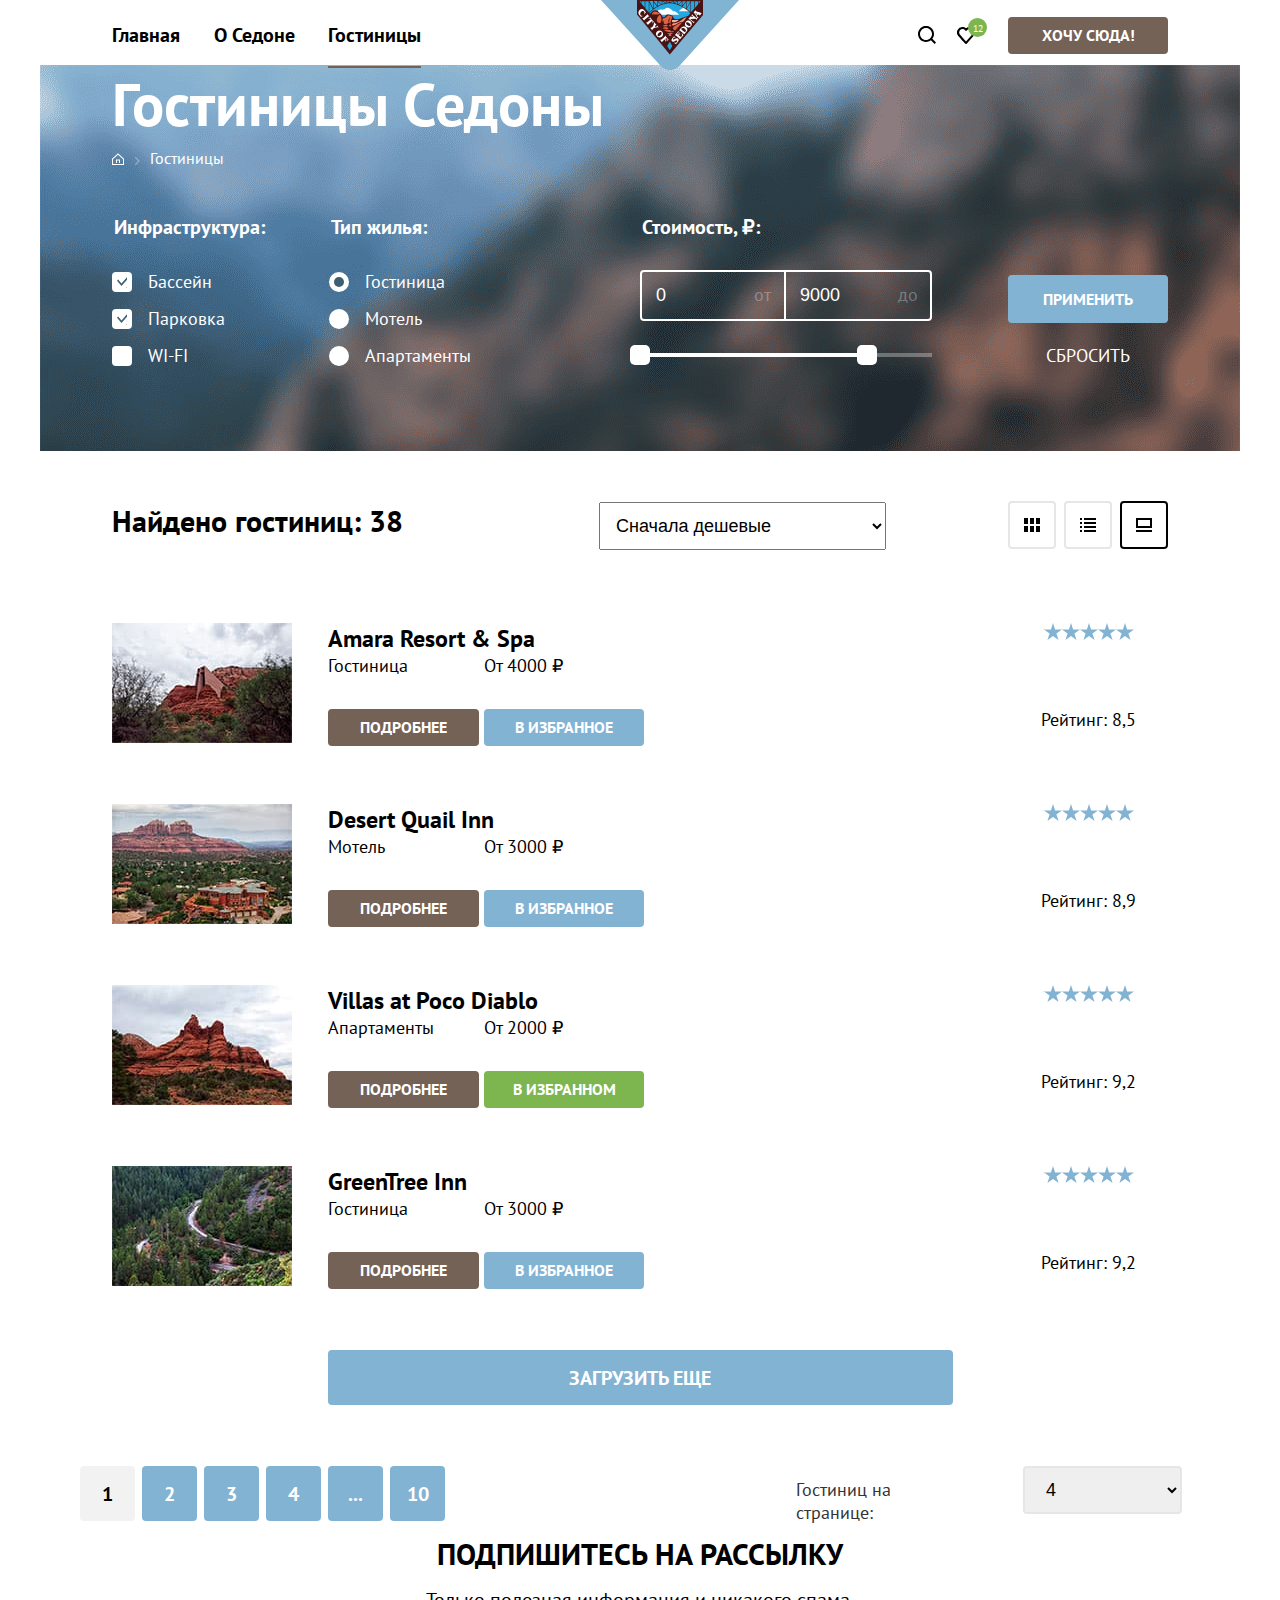
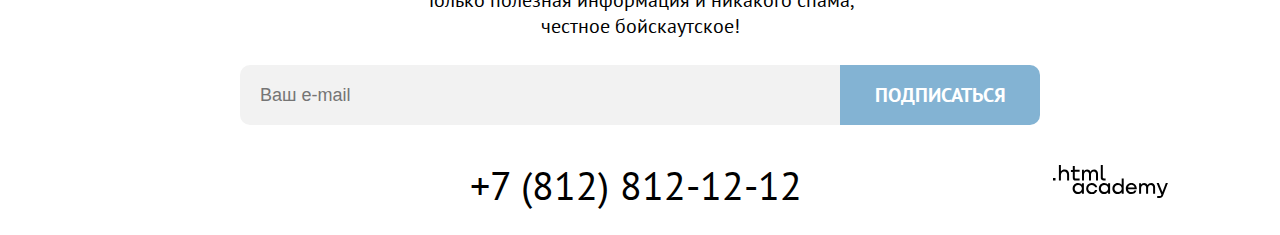
==== catalog.html @ 0dbdfa27 "Декоративные элементы" ====
<!DOCTYPE html>
<html lang="ru">
  <head>
    <meta charset="utf-8">
    <title>HTML Academy: Седона</title>
    <link rel="stylesheet" href="styles/styles.css">
  </head>
  <body>
    <header class="page-header">
      <nav class="navigation">
        <ul class="navigation-list">
          <li class="navigation-item">
            <a class="page page-main" href="index.html">Главная</a>
          </li>
          <li class="navigation-item">
            <a class="page page-about" href="about.html">О Седоне</a>
          </li>
          <li class="navigation-item">
            <a class="page page-hotels page-current" href="hotels.html">Гостиницы</a>
          </li>
        </ul>
        <a class="navigation-logo" href="index.html">
          <img class="page-navigation-logo" src="img/navigation-logo.svg" width="138" height="70" alt="Логотип «СЕДОНА»">
        </a>
        <ul class="navigation-user">
          <li class="navigation-item">
            <a class="navigation-link navigation-search" href="#">
              <svg class="navigation-icon navigation-icon-search" aria-hidden="true" focusable="false" width="18" height="18" fill="none" xmlns="http://www.w3.org/2000/svg">
                <path d="m18 16.5-3.7-3.7c1-1.3 1.7-3 1.7-4.9 0-4.4-3.6-8-8-8S0 3.6 0 8c0 4.4 3.6 8 8 8 1.8 0 3.5-.6 4.9-1.7l3.7 3.7 1.4-1.5ZM8 14c-3.3 0-6-2.7-6-6s2.7-6 6-6 6 2.7 6 6-2.7 6-6 6Z" fill="#000"/>
              </svg>
              <span class="visually-hidden">
                Поиск
              </span>
            </a>
          </li>
          <li class="navigation-item ">
            <a class="navigation-link navigation-favourites" href="#">
              <svg class="navigation-icon navigation-icon-favourites" width="18" height="17" fill="none" xmlns="http://www.w3.org/2000/svg">
                <path d="M8.9 17a.9.9 0 0 1-.8-.4c-5.4-6.1-6.7-7.5-7-7.9A5.4 5.4 0 0 1 5.5 0C6.8 0 8 .5 9 1.3a5.46 5.46 0 0 1 9 4.1c0 1.3-.5 2.5-1.3 3.4l-7 7.9c-.2.2-.4.3-.8.3Zm-6-9.5c.3.4 3.5 4 6.1 6.9l6.2-7c.5-.5.7-1.2.7-2 0-1.8-1.5-3.3-3.3-3.3-1 0-2 .5-2.7 1.3-.3.3-.6.4-.9.4-.3 0-.6-.2-.8-.4-.7-.8-1.7-1.3-2.7-1.3-1.8 0-3.3 1.5-3.3 3.3-.1.9.3 1.6.7 2.1-.1 0-.1 0 0 0Z" fill="#000"/>
              </svg>
              <span class="visually-hidden">
                Избранное
              </span>
            </a>
          </li>
          <li class="navigation-item">
            <button class="button navigation-button" type="button">Хочу сюда!</button>
          </li>
        </ul>
      </nav>
    </header>
    <main class="main-container main-catalog">
      <div class="page-container">
        <div class="catalog-wrap">
          <h1 class="catalog-title"> Гостиницы Седоны</h1>
          <ul class="breadcrumbs">
            <li class="breadcrumbs-item">
              <a class="breadcrumbs-link link-index" href="index.html">

                <p class="visually-hidden">Главная</p>
              </a>
            </li>
            <li class="breadcrumbs-item">
              <a class="breadcrumbs-link">Гостиницы</a>
            </li>
          </ul>
          <section class="catalog-products">
            <h2 class="visually-hidden">Фильтры поиска гостиниц</h2>
            <form class="catalog-filter" action="https://echo.htmlacademy.ru/" method="get">
              <div class="filter-group-infrastructure">
                <fieldset class="catalog-filter-group">
                  <legend class="catalog-filter-title">Инфраструктура:</legend>
                  <ul class="catalog-filter-list">
                    <li class="catalog-filter-item">
                      <label class="control">
                        <input class="visually-hidden control-input" type="checkbox" name="infrastructure" value="pool" checked>
                        <span class="control-square"></span>
                        <span class="control-label"> Бассейн </span>
                      </label>
                    </li>
                    <li class="catalog-filter-item">
                      <label class="control">
                        <input class="visually-hidden control-input" type="checkbox" name="infrastructure" value="parking" checked>
                        <span class="control-square"></span>
                        <span class="control-label"> Парковка </span>
                      </label>
                    </li>
                    <li class="catalog-filter-item">
                      <label class="control">
                        <input class="visually-hidden control-input" type="checkbox" name="infrastructure" value="WI-FI">
                        <span class="control-square"></span>
                        <span class="control-label"> WI-FI </span>
                      </label>
                    </li>
                  </ul>
                </fieldset>
              </div>
              <div class="filter-group-type">
                <fieldset class="catalog-filter-group">
                  <legend class="catalog-filter-title">Тип жилья:</legend>
                  <ul class="catalog-filter-list">
                    <li class="catalog-filter-item">
                      <label class="control">
                        <input class="visually-hidden control-input" type="radio" name="product-group" value="hotel" checked>
                          <span class="control-circle"></span>
                          <span class="control-label"> Гостиница </span>
                      </label>
                    </li>
                    <li class="catalog-filter-item">
                      <label class="control">
                        <input class="visually-hidden control-input" type="radio" name="product-group" value="motel">
                        <span class="control-circle"></span>
                        <span class="control-label"> Мотель </span>
                      </label>
                    </li>
                    <li class="catalog-filter-item">
                      <label class="control">
                        <input class="visually-hidden control-input" type="radio" name="product-group" value="Apartments">
                        <span class="control-circle"></span>
                        <span class="control-label"> Апартаменты </span>
                      </label>
                    </li>
                  </ul>
                </fieldset>
              </div>
              <div class="filter-group-toggle">
                <fieldset class="catalog-filter-group">
                  <legend class="catalog-filter-title">Стоимость, ₽:</legend>
                  <div class="catalog-filter-wrapper">
                    <label class="catalog-filter-label">
                      <input class="catalog-filter-input" type="number" name="min-price" placeholder="0">
                      <span class="catalog-filter-span">от</span>
                    </label>
                    <label class="catalog-filter-label">
                      <input class="catalog-filter-input" type="number" name="min-price" placeholder="9000">
                      <span class="catalog-filter-span">до</span>
                    </label>
                  </div>
                  <div class="range">
                    <div class="range-wrapper">
                      <button class="range-toggle toggle-min" type="button">
                        <span class="visually-hidden">Изменить минимальную цену.</span>
                      </button>
                      <button class="range-toggle toggle-max" type="button">
                        <span class="visually-hidden">Изменить максимальную цену.</span>
                      </button>
                    </div>
                  </div>
                </fieldset>
              </div>

              <div class="button-container">
                <button class="button button-apply" type="submit">Применить</button>
                <button class="button button-reset" type="reset">Сбросить</button>
              </div>
            </form>
          </section>
        </div>
        <div class="sorting-wrap">
          <form class="sorting">
            <label class="sorting-result" for="sorting">Найдено гостиниц: 38</label>
            <select class="select-control" id="sorting" name="sorting">
              <option value="low">Сначала дешевые</option>
              <option value="expensive">Сначала дорогие</option>
            </select>
          </form>
          <div class="sorting-button">
            <a href="#" class="button button-icons">
              <span class="visually-hidden">Показать значки</span>
            </a>
            <a href="#" class="button button-list">
              <span class="visually-hidden">Показать список</span>
            </a>
            <a class="button button-cards" href="#">
              <span class="visually-hidden">Показать карточки</span>
            </a>
          </div>
        </div>
        <section  class="hotels-wrap">
          <ul class="hotels">
            <li class="hotel">
              <img class="hotel-img" src="img/amararesortspa.jpg" width="180" height="120" alt="Amara Resort & Spa">
              <div class="hotel-description">
                <h3 class="hotel-title">Amara Resort & Spa</h3>
                <div class="type-price">
                  <p class="hotel-type"> Гостиница </p>
                  <p class="hotel-price"> От 4000 ₽ </p>
                </div>
              <a class="button button-detailed">Подробнее</a>
              <button class="button button-favourites" type="submit">В избранное</button> <!--нужно наверное тип баттон?-->
              </div>
              <div class="rating">
                <p class="hotel-star star-four"></p>
                <p class="hotel-rating">Рейтинг: 8,5</p>
              </div>
            </li>
            <li class="hotel">
              <img class="hotel-img" src="img/desertquailInn.jpg" width="180" height="120" alt="Desert Quail Inn">
              <div class="hotel-description">
                <h3 class="hotel-title">Desert Quail Inn</h3>
                <div class="type-price">
                  <p class="hotel-type"> Мотель </p>
                  <p class="hotel-price"> От 3000 ₽ </p>
                </div>
                <a class="button button-detailed">Подробнее</a>
                <button class="button button-favourites" type="submit">В избранное</button> <!--нужно наверное тип баттон?-->
              </div>
              <div class="rating">
                <p class="hotel-star star-three"></p>
                <p class="hotel-rating">Рейтинг: 8,9</p>
              </div>
            </li>
            <li class="hotel">
              <img class="hotel-img" src="img/villasatpocodiablo.jpg" width="180" height="120" alt="Villas at Poco Diablo">
              <div class="hotel-description">
                <h3 class="hotel-title">Villas at Poco Diablo</h3>
                <div class="type-price">
                  <p class="hotel-type"> Апартаменты </p>
                  <p class="hotel-price"> От 2000 ₽ </p>
                </div>
                <a class="button button-detailed">Подробнее</a>
                <button class="button button-favourites button-favourites-current" type="submit">В избранном</button> <!--нужно наверное тип баттон?-->
              </div>
              <div class="rating">
                <p class="hotel-star star-two"></p>
                <p class="hotel-rating">Рейтинг: 9,2</p>
              </div>
            </li>
            <li class="hotel">
              <img class="hotel-img" src="img/greentreeInn.jpg" width="180" height="120" alt="GreenTree Inn">
              <div class="hotel-description">
                <h3 class="hotel-title">GreenTree Inn</h3>
                <div class="type-price">
                  <p class="hotel-type"> Гостиница </p>
                  <p class="hotel-price"> От 3000 ₽ </p>
                </div>
                <a class="button button-detailed">Подробнее</a>
                <button class="button button-favourites" type="submit">В избранное</button> <!--нужно наверное тип баттон?-->
              </div>
              <div class="rating">
                <p class="hotel-star star-two"></p>
                <p class="hotel-rating">Рейтинг: 9,2</p>
              </div>
            </li>
          </ul>
          <button class="button button-upload" type="button">Загрузить еще</button>
        </section>
        <section class="pagination-wrap">
          <ul class="pagination">
            <li class="pagination-item">
              <a class="pagination-link pagination-current">1</a>
            </li>
            <li class="pagination-item">
              <a class="pagination-link" href="#">2</a>
            </li>
            <li class="pagination-item">
              <a class="pagination-link" href="#">3</a>
            </li>
            <li class="pagination-item">
              <a class="pagination-link" href="#">4</a>
            <li class="pagination-item">
              <a class="pagination-link" href="#">...</a>
            </li>
            </li>
            <li class="pagination-item">
              <a class="pagination-link" href="#">10</a>
            </li>
          </ul>
          <form class="hotelsonpage">
            <label class="hotelsonpage-result" for="hotelsonpage">Гостиниц на странице:</label>
            <select class="hotelsonpage-control" id="hotelsonpage" name="hotelsonpage">
              <option value="four">4</option>
              <option value="five">5</option>
              <option value="six">6</option>
            </select>
          </form>
        </section>
      </div>
    </main>
    <footer>
      <div class="index-footer-container">
        <section class="subscribe">
          <h2 class="subscribe-title">Подпишитесь на рассылку</h2>
          <p class="subscribe-description">Только полезная информация и никакого спама, <br> честное бойскаутское!</p>
          <form class="subscribe-form" action="https://echo.htmlacademy.ru/" method="post">
              <input class="subscribe-field" type="text" id="subscribe-mail" name="subscribe-mail" placeholder="Ваш e-mail">
              <button class="button button-subscribe" type="button">Подписаться</button>
          </form>
        </section>
        <section class="footer-contacts">
          <h2 class="visually-hidden">Давайте дружить</h2>
          <div class="footer-contacts-container">
            <ul class="social-list">
              <li class="social-item">
                <a class="button-social button-tw" href="https://twitter.com/htmlacademy_ru">
                  <span class="visually-hidden">Твиттер</span>
                </a>
              </li>
              <li class="social-item">
                <a class="button-social button-fb" href="https://www.facebook.com/htmlacademy">
                  <span class="visually-hidden">Фэйсбук</span>
                </a>
              </li>
              <li class="social-item">
                <a class="button-social button-yt" href="https://www.youtube.com/c/HTMLAcademyRUS">
                  <span class="visually-hidden">Ютуб</span>
                </a>
              </li>
            </ul>
            <a class="contacts-phone" href="tel:+781258121212">+7 (812) 812-12-12</a>
            <a class="htmlacademy-link" href="https://htmlacademy.ru/">
              <svg svg class="htmlacademy-link-icon" aria-hidden="true" focusable="false" width="115" height="33" fill="none" xmlns="http://www.w3.org/2000/svg">
                <path d="M0 12.9v2.6h2.5v-2.6H0ZM11.6 4.5c-1.6 0-2.8.7-3.6 1.7h-.1V0h-2v15.5h2v-5.3c0-2.1 1.3-3.6 3.3-3.6 1.8 0 2.9 1.4 2.9 3.2v5.7h2V9.4c.1-3-1.8-4.9-4.5-4.9ZM26.6 4.8h-4.8V1.1h-2v3.8h-1.9v2h1.9v6c0 1.7 1 2.7 2.7 2.7h4.1v-2h-3.7c-.7 0-1.1-.4-1.1-1.1V6.8h4.8v-2ZM41.1 4.6c-1.6 0-2.9.8-3.5 2.1h-.1c-.6-1.2-1.8-2.1-3.4-2.1-1.4 0-2.5.8-3.1 1.8h-.1V4.8H29v10.6h2V10c0-2 1-3.5 2.6-3.5 1.5 0 2.4 1 2.4 2.6v6.3h2V9.8c0-2.4 1.4-3.3 2.6-3.3 1.5 0 2.4 1 2.4 2.6v6.3h2V8.9c.1-2.5-1.4-4.3-3.9-4.3ZM47.8 12.7c0 1.7 1 2.7 2.8 2.7h2v-2h-1.7c-.7 0-1.1-.4-1.1-1.1V0h-2v12.7ZM28.9 19.7c-.9-1.1-2.2-1.8-3.9-1.8-3.1 0-5.4 2.3-5.4 5.6s2.3 5.6 5.4 5.6c1.8 0 3-.8 3.8-1.9h.1v1.6h2V18.2h-2v1.5Zm-3.6 7.4c-2.2 0-3.6-1.6-3.6-3.6s1.4-3.6 3.6-3.6 3.6 1.6 3.6 3.6c0 1.9-1.4 3.6-3.6 3.6ZM44.2 22c-.5-2.4-2.6-4.1-5.4-4.1a5.4 5.4 0 0 0-5.6 5.6c0 3.1 2.2 5.6 5.6 5.6 2.8 0 4.9-1.8 5.4-4.2h-2.1a3.4 3.4 0 0 1-3.3 2.3c-2.2 0-3.6-1.6-3.6-3.6s1.4-3.6 3.6-3.6c1.6 0 2.8 1 3.3 2.2h2.1V22ZM55.1 19.7c-.9-1.1-2.2-1.8-3.9-1.8-3.1 0-5.4 2.3-5.4 5.6s2.3 5.6 5.4 5.6c1.8 0 3-.8 3.8-1.9h.1v1.6h2V18.2h-2v1.5Zm-3.6 7.4c-2.2 0-3.6-1.6-3.6-3.6s1.4-3.6 3.6-3.6 3.6 1.6 3.6 3.6c0 1.9-1.5 3.6-3.6 3.6ZM68.7 19.8c-.9-1.1-2.2-1.9-3.9-1.9-3.1 0-5.4 2.3-5.4 5.6s2.2 5.6 5.4 5.6c1.7 0 3-.8 3.8-1.8h.1v1.5h2V13.4h-2v6.4Zm-3.6 7.3c-2.2 0-3.6-1.6-3.6-3.6s1.4-3.6 3.6-3.6 3.6 1.6 3.6 3.6c-.1 2-1.5 3.6-3.6 3.6ZM78.3 17.9c-3.3 0-5.5 2.5-5.5 5.6 0 3 2.1 5.6 5.5 5.6 2.5 0 4.5-1.3 5.2-3.6h-2.1c-.5 1-1.6 1.6-3 1.6-1.9 0-3.3-1.3-3.4-2.9h8.8c.2-3.6-2-6.3-5.5-6.3Zm0 1.9c1.7 0 3 1 3.3 2.6h-6.5c.3-1.5 1.5-2.6 3.2-2.6ZM98.2 17.9c-1.6 0-2.9.8-3.6 2h-.1c-.6-1.2-1.8-2-3.4-2-1.4 0-2.5.7-3.1 1.8v-1.5h-1.9v10.6h2v-5.4c0-2 1-3.4 2.6-3.5 1.5 0 2.4 1 2.4 2.6v6.3h2v-5.6c0-2.4 1.4-3.3 2.6-3.3 1.5 0 2.4 1 2.4 2.6v6.3h2v-6.5c.1-2.6-1.4-4.4-3.9-4.4ZM109.4 27l-3.6-8.9h-2.2l4.8 11.6c-.3.9-.7 1.2-1.7 1.2h-2.5v2h2.5c1.8 0 2.8-.8 3.5-2.6l4.7-12.2h-2.1l-3.4 8.9Z" fill="#000"/>
              </svg>
              <span class="visually-hidden">
                .html academy
              </span>
            </a>
          </div>
        </section>
      </div>
    </footer>
  </body>
</html>
---- styles/styles.css ----
@font-face {
  font-family: "PT Sans";
  font-style: normal;
  font-weight: 400;
  src: url("../fonts/ptsans-400.woff2") format("woff2");
  font-display: swap;
}

@font-face {
  font-family: "PT Sans";
  font-style: normal;
  font-weight: 700;
  src: url("../fonts/ptsans-700.woff2") format("woff2");
  font-display: swap;
}

html {
  height: 100%;
}

body {

  display: flex;
  flex-direction: column;
  min-height: 100%;
  font-family: "PT Sans", sans-serif;
  font-size: 18px;
  line-height: 21px;
  color: #333333;
  background-color: #FFFFFF;
  margin: 0;
}

a {
  text-decoration: none;
}

.button {
  display: inline-block;
  box-sizing: border-box;
  font-family: inherit;
  font-size: 16px;
  line-height: 21px;
  font-weight: 700;
  text-align: center;
  color: #FFFFFF;
  background-color: #756257;
  text-decoration: none;
  text-transform: uppercase;
  border: none;
  cursor: pointer;
  border-radius: 4px;
}

.visually-hidden {
  position: absolute;
  width: 1px;
  height: 1px;
  margin: -1px;
  padding: 0;
  border: 0;
  clip: rect(0 0 0 0);
  overflow: hidden;
}

.page-header {
  width: 1200px;
  color: #000000;
  background: #FFFFFF;
  margin: 0 auto;  /*Почему оно нужно? Что-то сломало и теперь без этого не центрует.*/}



.navigation {
  display: flex;
  justify-content: space-between;
  align-items: center;
  width: 1056px;
  margin: 0 auto;
}


.navigation-list {
  display: flex;
  justify-content: space-between;
  align-items: center;
  flex-wrap: wrap;
  margin: 19px 0 20px 0;
  padding: 0;
  width: 309px;
  list-style-type: none;
}

.navigation-logo {
  z-index: 2;
}

.page-navigation-logo {
  display: block;
}

.navigation-user {
  display: flex;
  list-style-type: none;
  align-items: center;
  margin: 14px 0;
  padding: 0;
  width: 250px;
}

.navigation-item {
  position: relative;
  margin: 0;
  padding: 0;
}

.page-current::after {
  position: absolute;
  right: 0px;
  bottom: -20px;
  left: 0px;
  height: 2px;
  background-color: #756257;
  content: "";
}

.navigation-link{
  position: relative;
  display: block;
  margin: 0;
  padding: 0;
}




.page {
  display: block;
  font-family: "PT Sans", sans-serif;
  font-size: 20px;
  line-height: 26px;
  font-weight: 700;
  text-align: center;
  color: #000000;  /*  Не понимаю зачем это, если в page-header есть это */
  background-color: #FFFFFF;
  text-decoration: none;
}

.page:hover {
  color: #756257;
}

.page:focus {   /*Не понятно!!!*/
  outline: 3px solid #83B3D3;
  box-sizing: border-box;
  border-radius: 10px;
}

.page:active {
  opacity: 0.3;
  border: none; /*Иначе появляется бордер*/
}


.navigation-user .navigation-link {
  min-width: 18px;
  min-height: 18px;
}

.navigation-icon:hover {
  fill: #756257;
}

.navigation-link:focus {  /*  ФИГНЯ!!  */

  border: 3px solid #83B3D3;
  box-sizing: border-box;
  padding: 10px;
  outline-color: #83B3D3;
  border-radius: 10px;
}

.navigation-link:active {
  opacity: 0.3;
  border: none; /*Иначе появляется бордер*/
}


.navigation-search {
  margin-right: 21px;
}

.navigation-favourites {
  margin-right: 33px;
}

.navigation-icon {
  position: absolute;
  top: 0;
  right: 0;
  bottom: 0;
  left: 0;
  margin: auto;
  fill: #000000;

}

.navigation-favourites::after {
  position: absolute;
  content:  '12';
  /*display: block;*/
  width: 19px;
  height: 19px;
  top: -8px;
  right: -12px;
  background: #7DB54F;
  border-radius: 50%;
  font-size: 10px;
  color: #ffffff;
  text-align: center;
  }

.navigation-button {
  min-width: 160px;
  min-height: 37px;
  padding: 0;
  border-radius: 4px;
  /*margin-left: auto; почему это не работает??*/
}


/*ПОПОВЕР*/
.popover {
  position: absolute;
  top: 36px;
  right: -160px;
  z-index: 1;
  box-sizing: border-box;
  width: 400px;
  color: #000000;
  background-color: #FFFFFF;
  border: 1px solid #E6E6E6;
  min-height: 230px;
  box-shadow: 0px 25px 50px rgba(0, 0, 0, 0.15);
  border-radius: 20px;

}

.popover-close {
  display: none;
}

.popover-content::after {
  content: '';
  position: absolute;
  width: 20px;
  height: 9px;
  top: -9px;
  left: 188px;
  background-image: url("../img/triangle.svg");
  background-color: #FFFFFF;


}




.cart-items-list {
  padding: 0;
  list-style-type: none;
}

.cart-item {
  display: grid;
  position: relative;
  grid-template-columns: 309px 16px;
  margin: 25px;
  column-gap: 25px;
  padding: 4px 0;
}



.cart-item-desert, .cart-item-villas {
  padding-left: 65px;
}



.cart-item-desert::before, .cart-item-villas::before {
  position: absolute;
  content: '';
  width: 48px;
  height: 48px;
  top: 0px;
  left: 0px;

  background-repeat: no-repeat;
  background-position: center;
  border-radius: 50%;
}

.cart-item-desert::before {
  background-image: url("../img/desert.jpg");
}

.cart-item:hover {
  opacity: 0.6;

}

.cart-item:focus {
  outline: 3px solid #83B3D3;
  box-sizing: border-box;
  width: 228px;
  border-radius: 10px;
}


.cart-item:active {
  opacity: 0.3;
}



.cart-item-villas::before {
  background-image: url("../img/villas.jpg");
}

.cart-item-title {
  margin: 0;

  font-size: 18px;
  line-height: 21px;  /* а высота блока почему то 20!*/
  font-weight: 700;
  color: #000000;

}

.cart-item-type {
  margin: 0;
  font-size: 16px;
  line-height: 21px;
  font-weight: 400;
  color: #333333;
}

.cart-item-button {
  width: 16px;
  height: 16px;
  background-color: #FFFFFF;
}

.basket {
  fill: #000000;
  opacity: 0.2;
}

.basket:hover {
  opacity: 1;
}

.basket:focus {  /*ЕРУНДА!!!*/
  outline: 3px solid #83B3D3;
  opacity: 1;
  border-radius: 10px;
  padding: 5px;
}

.basket:active {
  opacity: 0.1;
}




.cart-button-all {
  display: block;
  padding: 20px 0;
  border-radius: 0 0 20px 20px;
}

.cart-button-all:hover {
  background-color: #615048;
}

.cart-button-all:focus {
  outline: 3px solid #83B3D3;
}

.cart-button-all:active {
  background-color:#615048;
  color: rgba(255, 255, 255, 0.3);
}

.main-container {
  display: flex;
  flex-grow: 1; /* не понимаю зачем так и так работает*/
  margin-top: -5px; /*только прозрачность надо наверное? */
}

.main-index {
  color: #000000;
  background-color: #FFFFFF;
  background-size: 100% auto;
}

.page-container {
  width: 1200px;
  margin: 0 auto;
}

.index-logo {
  position: relative;
  color: #000000;
  background-color: #FFFFFF;
  text-align: center;
  margin: 0;
  padding: 0;
}

.index-img {
  display: block;
  margin-bottom: 63px;
}

.index-logo::after {    /*не понятно) почему относительно index-img не работает*/
  content: '';
  display: block;
  position: absolute;
  /*bottom: -63px;*/
  top: 428px;
  left: 0;
  height: 57px;
  width: 1200px;
  background-image: url("../img/index-logo-bottom.svg");
}



.logo-title {
  font-family: "PT Sans", sans-serif;
  font-size: 30px;
  line-height: 36px;
  text-transform: uppercase;
  font-weight: 700;  /*  Почему не работает? Потому что апперкейс есть? */
  padding: 3px 0;
  margin-bottom: 23px;
}

.logo-description {
  font-family: "PT Sans", sans-serif;
  font-size: 22px;
  line-height: 36px;
  margin: 0;
  margin-bottom: 79px;
}

/*Преимущества*/

.advantages {
  display: flex;
  flex-direction: column;
  color: #000000;
  background-color: #FFFFFF;
  text-align: center;

  padding: 0;
  margin: 0;
  list-style-type: none;

}

.advantages-one, .advantages-others-item {
  display: flex;
  margin: 0;
  padding-top: 98px;
  padding-bottom: 77px;
  flex-direction: column;
  width: 400px;

}

.advantages-one {
  background-color: rgba(131, 179, 211);
  color: #FFFFFF;
}

.advantages-others-item {
  background-color: rgba(131, 179, 211, 0.12);
  color: #000000;
}

.advantages-title, .cities-title {
  font-size: 24px;
  line-height: 28px;
  padding-bottom: 25px;
  margin: 0;
}

.advantages-number, .advantages-description, .cities-description {
  font-size: 18px;
  line-height: 21px;
  font-weight: 400;
  margin: 0;
}

.advantages-number {
  padding-bottom: 25px;
}


.advantages-item {
  display: flex;
  padding: 0;
  margin: 0;
  list-style-type: none;
}

.cities-list {
  display: flex;
  justify-content: space-between;
  padding: 0;
  margin: 0;
  list-style-type: none;
}



.cities-item {
  position: relative;
  width: 400px; /* Почему работает только с этим?*/
  margin: 0;
  padding-top: 184px;
  padding-bottom: 79px;
  background-color: rgba(131, 179, 211, 0.12);
  color: #000000;
}

.cities-item:nth-child(2), .advantages-others-item:nth-child(2) {
  background-color: #ffffff;
}

.cities-item::after {
  position: absolute;
  content: '';
  display: block;
  margin: 0 auto;
  background-repeat: no-repeat;
}

.cities-item-housing::after {
  top: 89px;
  left: 163px;
  height: 75px;
  width: 72px;
  background-image: url("../img/housing.svg");
}

.cities-item-food::after {
  top: 91px;
  left: 163px;
  height: 70px;
  width: 74px;
  background-image: url("../img/food.svg");
}

.cities-item-souvenirs::after {
  top: 85px;
  left: 168px;
  height: 76px;
  width: 70px;
  background-image: url("../img/souvenirs.svg");
}


.advantages-others {
  display: flex;
  padding: 0;
  margin: 0;
  list-style-type: none;
}



.cities-img {
  text-align: center;
  margin-bottom: 23px;
}

/*ЗАИНТЕРЕСОВАЛИСЬ*/

.search-hotels {
  color: #000000;
  background-color: #FFFFFF;
  text-align: center;
  margin: 91px 0;
}

.search-hotels-title {
  font-size: 30px;
  line-height: 36px;
  text-transform: uppercase;
  margin-top: 0;
  margin-bottom: 15px;
}

.search-hotels-description {
  font-size: 18px;
  line-height: 21px;
  margin-bottom: 73px;
}

.button-hotels {
  font-size: 20px;
  line-height: 36px;
  min-width: 575px;
  padding-top: 13px;
  padding-bottom: 17px;
  border-radius: 10px;
 }

.button-hotels:hover {
  background-color: #615048;
}

.button-hotels:focus {
  outline: 3px solid #83B3D3;
}

.button-hotels:active {
  background-color:#615048;
  color: rgba(255, 255, 255, 0.3);
}




/*ФУТЕР*/

.index-footer-container {
  width: 1200px;
  margin: 0 auto;
}

.subscribe {
  color: #000000;
  background-color: #FFFFFF;
  text-align: center;

}

.subscribe-index {
  color: #FFFFFF;
  background-color: #000000;
  background-image: url("../img/footer-background.png");
  background-size: 100% auto;
  background-repeat: no-repeat;
  text-align: center;
  text-decoration: none;
  margin: 0;
  padding: 94px 0;
}

.subscribe-title {
  font-size: 30px;
  line-height: 36px;
  text-transform: uppercase;
  margin: 0;
  padding-bottom: 15px;

}

.subscribe-description, .button-subscribe {
  font-size: 20px;
  line-height: 26px;
  margin: 0;
  padding-bottom: 26px;


}

.subscribe-form {
  display: flex;
  width: 800px;
  margin: 0 auto;
}

.subscribe-field {
  margin: 0;
  padding: 0 20px;
  font-size: 18px;
  line-height: 26px;
  font-weight: 400;
  border: none;
  flex-grow: 1;
  width: 600px;
  border-radius: 10px 0 0 10px;
  background-color: #F2F2F2;
 }

.subscribe-field:hover {
  background-color: #E6E6E6;
}

.subscribe-field:focus {
  border: 3px solid #83B3D3;
}

.subscribe-field:active {
  background-color: #FFFFFF;
  border: 2px solid #000000;
}
.subscribe-field:disabled {
  background-color: #FFFFFF;
  border: 2px solid #FF5757;
}

.button-subscribe {
  background-color: #83B3D3;
  color: #FFFFFF;
  min-width: 200px;
  font-weight: 700;
  padding: 17px 0;
  border-radius: 0 10px 10px 0;
 }

 .button-subscribe:hover {
  background-color: #68A2CA;
}

.button-subscribe:focus {
  background-color: #68A2CA;
  outline: 3px solid #756257;
}

.button-subscribe:active {
  background-color:#68A2CA;
  color: rgba(255, 255, 255, 0.3);
}

.footer-contacts {
  width: 1056px;
  color: #000000;
  background-color: #FFFFFF;
  margin: 0 auto;
}

.footer-contacts-container {
  display: flex;
  justify-content: space-between;
  margin-top: 40px;
  margin-bottom: 30px;
}

.social-list {
  display: flex;
  align-items: center;
  width: 107px;
  margin: 0;
  padding: 0;
  list-style-type: none;
  gap: 30px;
}

.button-social {
  display: block;
  background-repeat: no-repeat;
  background-position: center;

}

.button-social:last-child {
  margin-right: 0; /*почему-то не обнуляет*/
}

.social-img {
  fill: #83B3D3;
}


/*.button-tw {
  width: 15px;
  height: 18px;
  background-image: url("../img/twitter.svg");
}

.button-fb {
  width: 10px;
  height: 18px;
  background-image: url("../img/facebook.svg");
}

.button-yt {
  width: 16px;
  height: 20px;
  background-image: url("../img/youtube.svg");
}*/

.button-social:hover {
  background-color: #68A2CA;
}



.contacts-phone {
  font-size: 40px;
  line-height: 40px;
  color: #000000;
}

.htmlacademy-link-icon {
  fill: #000000;
}

/*Каталог страница*/

.catalog-wrap {
  color: #FFFFFF;
  width: 1056px;
  margin: 0 auto;
  background-color: #000000;
  background-image: url("../img/catalog-background.png");
  background-size: 100% auto;
  background-repeat: no-repeat;
  text-decoration: none;
  padding: 0 72px;
}

.catalog-title {
  font-size: 60px;
  line-height: 78px;
  font-weight: 700;
  margin: 0;
  margin-right: auto;

}

.breadcrumbs {
  display: flex;
  margin-top: 5px;
  margin-bottom: 45px;
  padding: 0;
  list-style-type: none;
}

.breadcrumbs-item {
  display: flex;
  align-items: center
}

.link-index {
  display: block;
  position: relative;
  width: 12px;
  height: 12px;
  margin-right: 26px;
  background-image: url("../img/home.svg");
}


.link-index::after {
  content: "";
  position: absolute;
  right: 0px;
  bottom: 0px;
  left: 23px;
  height: 8px;
  width: 5px;
  background-image: url("../img/arrow.svg");
  background-repeat: no-repeat;
  color: #FFFFFF;

}



.breadcrumbs-link {
  font-size: 16px;
  line-height: 21px;
  align-items: center;
}


/*Поиск каталога*/

.catalog-products {
  padding-bottom: 83px;
}

.catalog-filter {
  display: flex;
  margin: 0;
  padding: 0;
  }



.filter-group-infrastructure {
  display: flex;
  margin: 0;
  padding: 0;
  width: 150px;
  margin-right: 67px;
  text-align: left;
}





.filter-group-type {
  width: 144px;
  margin: 0;      /*почему не работает без этого, хотя все отступы и размеры остальных 3- блоков выставил?*/
  margin-right: 167px; /*Если это указываешь то апартаменты не влезают в одну строку*/

}

.catalog-filter-group {
  margin: 0;
  padding: 0;
  border: 0; /* Все равно ширина 154. Почему?*/

}

.catalog-filter-title {
  font-size: 20px;
  line-height: 26px;
  font-weight: 700;
  margin-bottom: 30px;
}



.catalog-filter-list {
  margin: 0;
  padding: 0;
  list-style-type: none;
}

.control {
  display: flex;
  position: relative;
  padding-left: 36px;
}

.catalog-filter-item:not(:last-child) {
  margin-bottom: 13px;
}

.control-input {
  display: block;
  margin: 0;
  width: 20px;
  height: 20px;
  margin-right: 19px;
  background: #FFFFFF;
  border: none;
}

.control-square {
  position: absolute;
  top: 2px;
  left: 0;
  width: 20px;
  height: 20px;
  background-color: #FFFFFF;
  border-radius: 4px;
}

.control-input[type="checkbox"]:checked + .control-square::after {
  content: '';
  position: absolute;
  top: 4px;
  left: 5px;
  background-image: url("../img/check.svg");
  width: 10px;
  height: 12px;

}

.control-label {
  font-size: 18px;
  line-height: 24px;
}

.control-circle {
  position: absolute;
  top: 2px;
  left: 0;
  width: 20px;
  height: 20px;
  background-color: #FFFFFF;
  border-radius: 50%;
}

.control-input[type="radio"]:checked + .control-circle::after {
  content: '';
  position: absolute;
  top: 5px;
  left: 5px;
  width: 10px;
  height: 10px;
  border-radius: 50%;
  background-color: #3F5E72;

}

.filter-group-toggle {
  margin: 0;
  padding: 0;


 }


 .catalog-filter-wrapper {
  display: flex;
  border:2px solid #FFFFFF;
  border-radius: 4px;

}

.catalog-filter-label {
  display: flex;
  box-sizing: border-box;
  width: 144px;
}

.catalog-filter-label:nth-child(1) {
  border-right: 2px solid #FFFFFF;
}

.catalog-filter-input {
  box-sizing: border-box;
  width: 112px;  /*почему без этого не работает?*/
  margin: 0;
  padding: 12px 14px;
  font-size: 18px;
  line-height: 23px;
  font-weight: 400;
  border: none;
  background-color: transparent;

}
.catalog-filter-input::-webkit-input-placeholder {
  color: #FFFFFF;
 }
 .catalog-filter-input::-moz-placeholder {
  color: #FFFFFF;
 }

 .catalog-filter-span {
  padding: 12px 0;
  color: rgba(255, 255, 255, 0.3);
 }




.range {
  position: relative;
  height: 4px;
  margin-top: 32px;
  background-color: rgba(255, 255, 255, 0.3);

}

.range-wrapper {
  position: absolute;
  height: 4px;
  width: 227px;
  background-color: #FFFFFF;

}

.range-toggle {
  position: absolute;
  width: 20px;
  height: 20px;
  background: #FFFFFF;
  border-radius: 5px;
  cursor: pointer;
  border: none;
}

.range-toggle:hover {
  background-color: #DBB590;
}

.range-toggle:active,
.range-toggle:focus {
  outline: 3px solid #DBB590;
}

.toggle-min {
  top: -8px;
  left: -10px;
}

.toggle-max {
  top: -8px;
  right: -10px;
}


.button-container {
  display: flex;
  flex-direction: column;
  margin-left: auto;
  padding: 0;
  width: 160px;
  justify-content: flex-end;
}

 .button-apply {
   min-height: 48px;
}


.button-apply, .button-favourites {
  background-color: #83B3D3;
  color: #FFFFFF;

}

.button-reset {
  background-color: transparent;
  margin-top: 20px;
  font-size: 18px;
  line-height: 23px;
  font-weight: 400;
  border: 0;
  color: #ffffff;
}

.sorting-wrap, .hotels-wrap {
  color: #000000;
  background-color: #FFFFFF;
  text-decoration: none;
}

.sorting-wrap {
  display: flex;
  width: 1056px;
  margin: 0 auto;
  padding-top: 50px;
  padding-bottom: 45px

}

.sorting {
  margin-right: 81px;
}

.sorting-result {
  font-size: 30px;
  line-height: 39px;
  font-weight: 700;
  margin-right: 191px;

}

.select-control {
  font-size: 18px;
  line-height: 23px;
  width: 287px;
  padding: 12px;
}


.sorting-button {
  display: flex;
  margin-left: auto;
}

.sorting-wrap .button {
  display: block;
  width: 48px;
  height: 48px;
  background-color: #FFFFFF;
  border: 2px solid #E6E6E6;
  box-sizing: border-box;
  border-radius: 4px;
  background-repeat: no-repeat;
  background-position: center;
}

.sorting-wrap .button:not(:last-child){
  margin-right: 8px;
}

.button-icons {
  background-image: url("../img/icons.svg");
}

.button-list {
  background-image: url("../img/list.svg");
}

.sorting-wrap .button-cards {
  background-image: url("../img/cards.svg");
  border: 2px solid #000000;
}


.hotels-wrap {
  width: 1056px;
  display: flex;
  flex-direction: column;
  margin: 0 auto;

}

.hotels {
  display: flex;
  flex-direction: column;
  margin: 0;
  padding: 0;
  list-style-type: none;
}

.hotel {
  display: flex;
  margin-top: 28px;
  margin-bottom: 30px;


}

.hotel-img {
  width: 180px;
  margin-right: 36px;
}

.hotel-title {
  font-size: 24px;
  line-height: 31px;
  font-weight: 700;
  margin: 0;
}

.type-price{
  display: flex;
  width: 235px;
  justify-content: space-between;
  margin-bottom: 31px;
}


.hotel-type, .hotel-price {
  font-size: 18px;
  line-height: 24px;
  margin: 0;
}

.button-detailed {
  display: inline-block;
  margin: 0;
  padding: 8px 0;
  width: 151px;


}

.button-favourites {
  width: 160px;
  height: 37px;
  padding: 0;
}

.rating {
  display: flex;
  flex-direction: column;
  justify-content: space-between;
  margin-left: auto;
  align-items: center;
}

.hotel-star {
  display: flex;
  justify-content: space-between;
  width: 91px;
  height: 17px;
  margin: 0 auto;
  background-color: #FFFFFF;
  background-image: url("../img/star.svg");
  background-position: center;
}



.hotel-rating {
  display: block;
  width: 160px;
  height: 37px;
  margin: 0;
  padding: 0;
  text-align: center;   /*По вертикали по центру не сделать*/
}

.button-favourites-current {
  background-color: #7DB54F;
  color: #FFFFFF;
}

.button-upload {
  width: 625px;
  height: 55px;
  font-size: 20px;
  line-height: 26px;
  background-color: #83B3D3;
  color: #FFFFFF;
  margin: 0 auto;
  margin-top: 31px;
  margin-bottom: 30px;  /*Что-то ту не то)))*/
}

.pagination-wrap {
  display: flex;
  margin-top: 31px;

}

.pagination {
  display: flex;
  color: #000000;
  background-color: #FFFFFF;
  list-style-type: none;
  margin: 0;
  margin-right: 351px;
}

.pagination-link {

  display: block;
  box-sizing: border-box;
  width: 55px;
  height: 55px;
  color: #FFFFFF;
  background-color: #83B3D3;
  text-align: center;
  padding: 15px 0;
  text-decoration: none;
  font-size: 20px;
  line-height: 26px;
  font-weight: 700;
  border-radius: 4px;
}

.pagination-item:not(:last-child) {
  margin-right: 7px;
}

.pagination-current {
  background-color: #F2F2F2;
  color: #000000;
}

.hotelsonpage {
  display: flex;
  width: 386px;



}

.hotelsonpage-result {
  padding: 12px 0;
  line-height: 23px;
  margin-right: 51px;

}

.hotelsonpage-control {
  width: 160px;
  height: 48px;
  font-size: 18px;
  line-height: 23px;
  font-weight: 400;
  padding-left: 17px;
  border: 2px solid #E6E6E6;
  box-sizing: border-box;
  border-radius: 4px;
}

.modal-container {
  position: fixed;
  top: 0;
  left: 0;
  display: flex;
  width: 100%;
  height: 100%;
  background-color: rgba(242, 242, 242, 0.8);
}

.modal {
  position: relative;
  margin: auto;
  box-sizing: border-box;
  padding: 62px 70px 70px 70px;
  background-color: #FFFFFF;
  border-radius: 30px;
  width: 715px;
}

.modal-title {
  margin: 0;
  font-family: "PT Sans Narrow", sans-serif;
  font-size: 30px;
  line-height: 40px;
  font-weight: 700;
  color: #000000;
  text-transform: uppercase;

}

.modal-close-button {
  position: absolute;
  padding: 0;
  top: 54px;
  right: 70px;
  width: 53px;
  height: 53px;
  background-color: #F2F2F2;
  border: none;
  border-radius: 50%;
  background-image: url("../img/close.svg");
  background-repeat: no-repeat;
  background-position: center;
  cursor: pointer;
}

.modal-form {
  margin-top: 54px;
}

.field-group {
  display: flex;
  width: 575px;
  margin: 0;

}

.field-group-form {
  position: relative;
}

.field-label {
  width: 155px;
  font-size: 18px;
  line-height: 50px;
  font-weight: 700;

}

.field-input {
  width: 420px;
  background-color: #F2F2F2;
  color: #000000;
  border: none;
  border-radius: 4px;
  font-size: 18px;
  font-weight: 700;
}



.field-input::-webkit-input-placeholder {
  color: #000000;
  padding-left: 19px;
 }

.field-input::-moz-placeholder {
  color: #000000;
  padding-left: 19px;
}


.calendar {
  position: absolute;
  margin: 0;
  top: 18px;
  right: 19px;
  opacity: 0.3;
  width: 15px;
  height: 15px;
  background-image: url("../img/calendar.svg");
}


.field-description {
  margin: 0;
  margin-left: 155px;
  font-size: 16px;
  line-height: 40px;
}

.field-description:last-of-type {
  color: #FF5757;

}

.field-group-adults, .field-group-children {
  display: flex;
  position: relative;
}




.field-group-adults {
  margin-right: 56px;
}

.field-adults, .field-children {

  font-size: 18px;
  line-height: 50px;
  font-weight: 700;
  margin: 0;
}

.field-adults{
  width: 155px;
}

.field-children {
  display: flex;
  width: 97px;
}

.field-children::after {
  content: '';
  display: block;
  width: 25px;
  height: 25px;
  margin-top: 14px;
  margin-left: 7px;
  padding: 0;
  border: none;
  background-image: url("../img/info.svg");
  background-repeat: no-repeat;
  background-position: center;
}

.field-number {
  display: block;
  width: 133px;
  font-size: 18px;
  line-height: 50px;
  font-weight: 700;
  margin: 0 auto;
  text-align: center;
  background-color: #F2F2F2;
  border-radius: 4px;
}

.button-form-search {
  display: block;
  margin-top: 40px;
  font-size: 20px;
  line-height: 40px;
  padding: 10px 0;
  background-color: #83B3D3;
  border-radius: 10px;
}

.minus, .plus {
  margin: 0;
}

.minus::after {
  position: absolute;

  /*top: 7px;
  left: 170px;  /*!!!!!!!! Почему не работает!!!!!!!!!!!*/
  margin-left: 10px;
  margin-top: 24px;
  width: 13px;
  height: 1px;
  background-color: rgba(0, 0, 0, 0.3);
  content: "";
}


.plus::before, .plus::after {
  display: block;
  position: absolute;

  /*margin-right: -10px;*/  /*!! Не работает!!!!*/
  margin-left: -23px;
  margin-top: 24px;
  width: 13px;
  height: 1px;
  background-color: rgba(0, 0, 0, 0.3);
  content: "";
}

.plus::after {
  transform: rotate(90deg);
}

.modal-container-close {
  display: none;
}
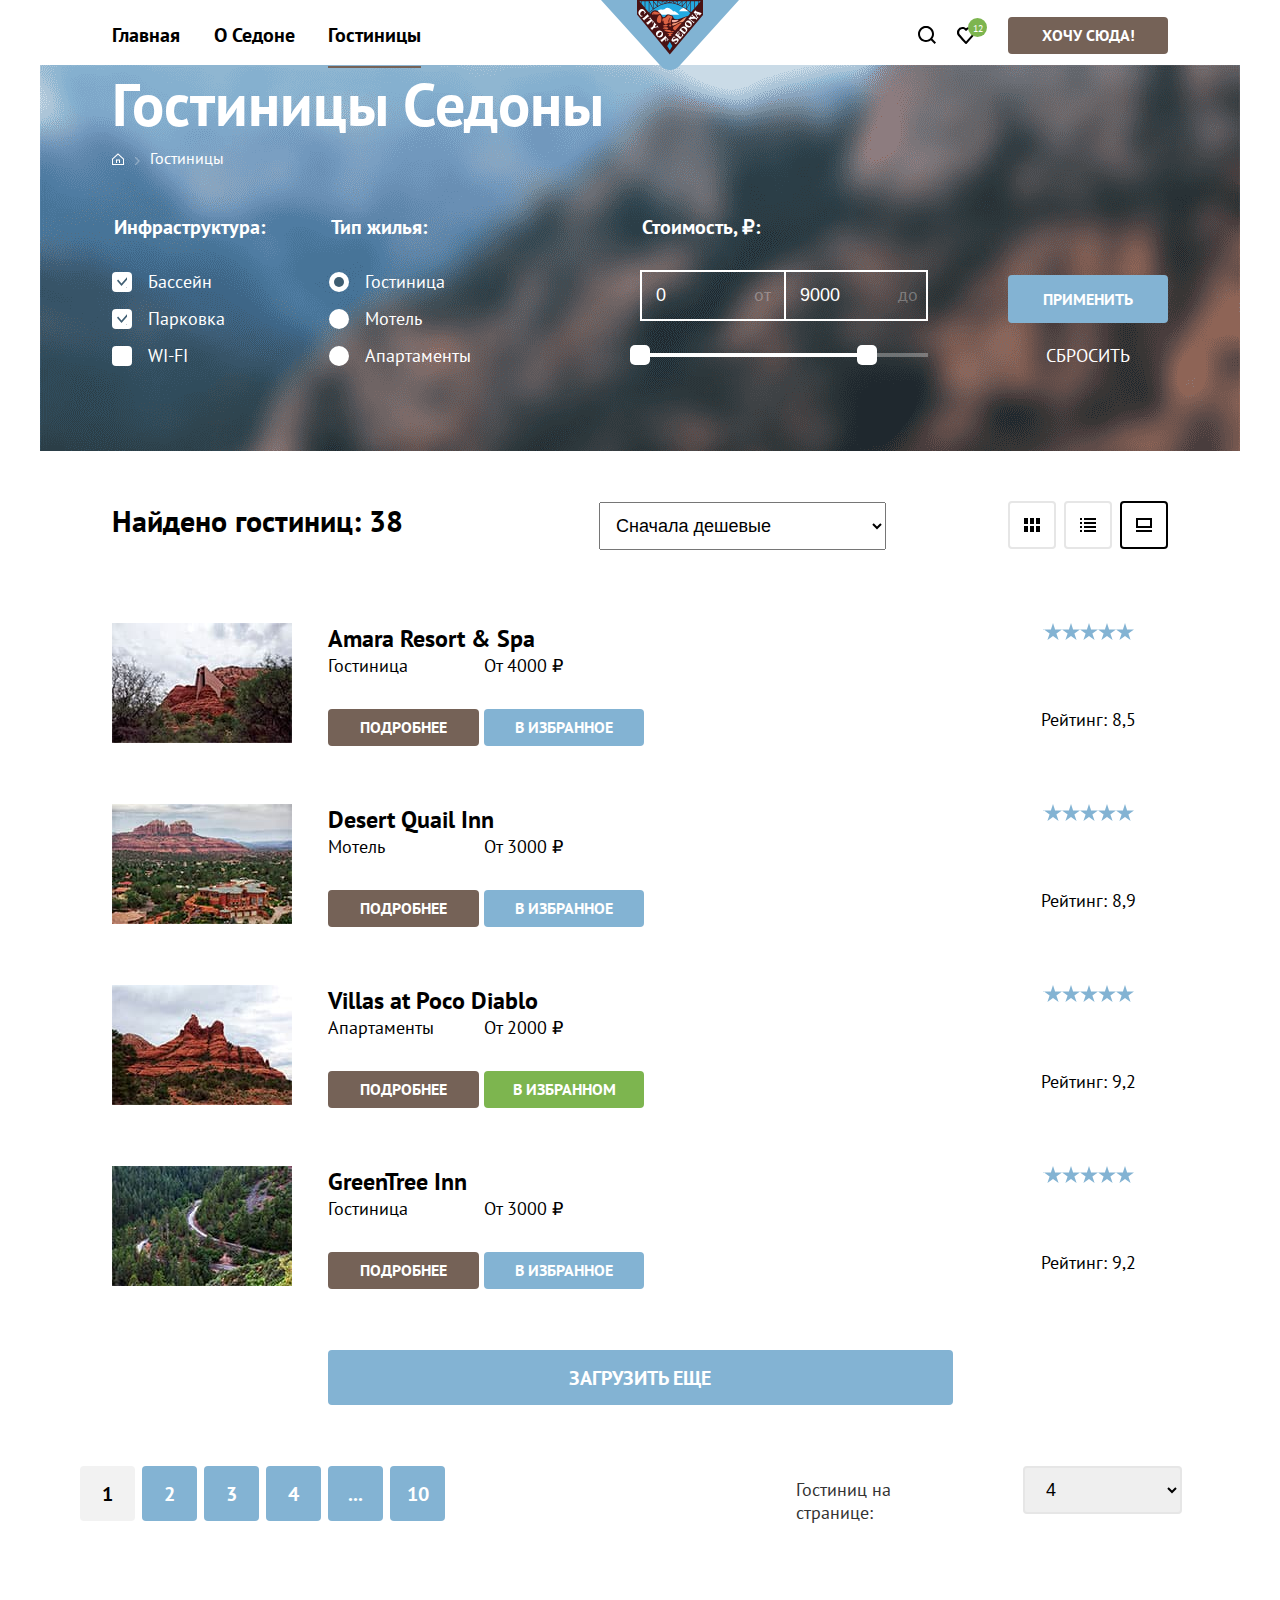
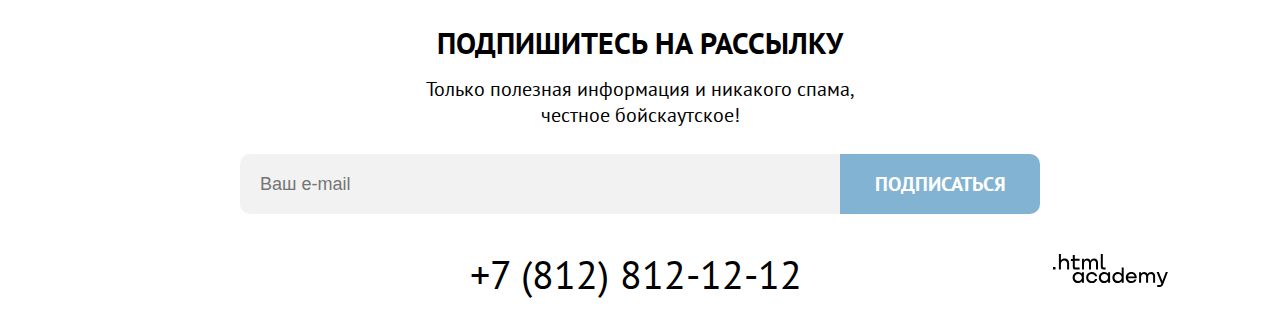
==== commit 4d855834: "доделки" ====
--- a/catalog.html
+++ b/catalog.html
@@ -56,7 +56,6 @@
           <ul class="breadcrumbs">
             <li class="breadcrumbs-item">
               <a class="breadcrumbs-link link-index" href="index.html">
-
                 <p class="visually-hidden">Главная</p>
               </a>
             </li>
--- a/styles/styles.css
+++ b/styles/styles.css
@@ -771,38 +771,22 @@
 
 }
 
-.button-social:last-child {
-  margin-right: 0; /*почему-то не обнуляет*/
-}
-
 .social-img {
   fill: #83B3D3;
 }
 
-
-/*.button-tw {
-  width: 15px;
-  height: 18px;
-  background-image: url("../img/twitter.svg");
-}
-
-.button-fb {
-  width: 10px;
-  height: 18px;
-  background-image: url("../img/facebook.svg");
-}
-
-.button-yt {
-  width: 16px;
-  height: 20px;
-  background-image: url("../img/youtube.svg");
-}*/
-
-.button-social:hover {
-  background-color: #68A2CA;
-}
-
-
+.social-img:hover {
+  fill: #68A2CA;
+}
+
+.social-img:focus {
+  outline: 3px solid #83B3D3;
+  border-radius: 10px;
+}
+
+.social-img:active {
+  opacity: 0.3;
+}
 
 .contacts-phone {
   font-size: 40px;
@@ -810,9 +794,38 @@
   color: #000000;
 }
 
+.contacts-phone:hover {
+  color: #756257;
+}
+
+.contacts-phone:focus {
+  outline: 3px solid #83B3D3;
+  border-radius: 10px;
+}
+
+.contacts-phone:active {
+  color: #756257;
+  opacity: 0.3;
+}
+
 .htmlacademy-link-icon {
   fill: #000000;
 }
+
+.htmlacademy-link-icon:hover {
+  fill: #756257;
+}
+
+.htmlacademy-link-icon:focus {
+  outline: 3px solid #83B3D3;
+  border-radius: 10px;
+}
+
+.htmlacademy-link-icon:active {
+  fill: #756257;
+  opacity: 0.3;
+}
+
 
 /*Каталог страница*/
 
@@ -882,6 +895,18 @@
   align-items: center;
 }
 
+.breadcrumbs-link:hover {
+  opacity: 0.6;
+}
+
+.breadcrumbs-link:focus {   /*Не понятно!!!*/
+  outline: 3px solid #83B3D3;
+  border-radius: 10px;
+}
+
+.breadcrumbs-link:active {
+  opacity: 0.3;
+}
 
 /*Поиск каталога*/
 
@@ -967,6 +992,7 @@
   height: 20px;
   background-color: #FFFFFF;
   border-radius: 4px;
+  cursor: pointer;
 }
 
 .control-input[type="checkbox"]:checked + .control-square::after {
@@ -979,6 +1005,20 @@
   height: 12px;
 
 }
+
+.control-square:hover {
+  background-color: rgba(255, 255, 255, 0.6);
+}
+
+.control-square:focus {
+  background-color: rgba(255, 255, 255, 0.6);
+  outline: 3px solid #83B3D3;
+}
+
+.control-square:active {
+  background-color: rgba(255, 255, 255, 0.3);
+}
+
 
 .control-label {
   font-size: 18px;
@@ -1010,14 +1050,16 @@
 .filter-group-toggle {
   margin: 0;
   padding: 0;
-
-
- }
+}
+
+.control-circle:focus {
+  outline: 3px solid #83B3D3;
+}
 
 
  .catalog-filter-wrapper {
   display: flex;
-  border:2px solid #FFFFFF;
+
   border-radius: 4px;
 
 }
@@ -1026,10 +1068,24 @@
   display: flex;
   box-sizing: border-box;
   width: 144px;
+  border:2px solid #FFFFFF;
 }
 
 .catalog-filter-label:nth-child(1) {
-  border-right: 2px solid #FFFFFF;
+  border-right: none;
+}
+
+.catalog-filter-label:hover{
+  border:2px solid rgba(255, 255, 255, 0.6);
+
+}
+
+.catalog-filter-label:focus {
+  outline: 3px solid #83B3D3;
+}
+
+.catalog-filter-label:active {
+  background-color: #756257;
 }
 
 .catalog-filter-input {
@@ -1122,8 +1178,22 @@
 .button-apply, .button-favourites {
   background-color: #83B3D3;
   color: #FFFFFF;
-
-}
+}
+
+.button-apply:hover {
+  background-color: #68A2CA;
+}
+
+.button-apply:focus {
+  background-color: #68A2CA;
+  outline: 3px solid #FFFFFF;
+}
+
+.button-apply:active {
+  background-color:#68A2CA;
+  color: rgba(255, 255, 255, 0.3);
+}
+
 
 .button-reset {
   background-color: transparent;
@@ -1320,6 +1390,7 @@
 .pagination-wrap {
   display: flex;
   margin-top: 31px;
+  margin-bottom: 89px;
 
 }
 
@@ -1349,6 +1420,22 @@
   border-radius: 4px;
 }
 
+.pagination-link:hover {
+  background-color: #68A2CA;
+}
+
+.pagination-link:focus {
+  background-color: #68A2CA;
+  outline: 3px solid #756257;
+}
+
+.pagination-link:active {
+  background-color:#68A2CA;
+  color: rgba(255, 255, 255, 0.3);
+}
+
+
+
 .pagination-item:not(:last-child) {
   margin-right: 7px;
 }
@@ -1403,6 +1490,10 @@
   background-color: #FFFFFF;
   border-radius: 30px;
   width: 715px;
+}
+
+.modal-container-close {
+  display: none;
 }
 
 .modal-title {
@@ -1432,6 +1523,21 @@
   cursor: pointer;
 }
 
+.modal-close-button:hover {
+  background-color: #E6E6E6;
+}
+
+.modal-close-button:focus {
+  background-color: #E6E6E6;
+  outline: 3px solid #83B3D3;
+}
+
+.modal-close-button:active {
+  background-color: #E6E6E6;
+  opacity: 0.3;  /*как сделать как в фигме? Прозрачен должен быть только крестик */
+}
+
+
 .modal-form {
   margin-top: 54px;
 }
@@ -1465,6 +1571,14 @@
   font-weight: 700;
 }
 
+.field-input:hover {
+  background-color: #E6E6E6;
+}
+
+.field-input:focus {
+  background-color: #E6E6E6;
+  outline: 3px solid #83B3D3;
+}
 
 
 .field-input::-webkit-input-placeholder {
@@ -1567,6 +1681,21 @@
   border-radius: 10px;
 }
 
+.button-form-search:hover {
+  background-color: #68A2CA;
+}
+
+.button-form-search:focus {
+  background-color: #68A2CA;
+  outline: 3px solid #756257;
+}
+
+.button-form-search:active {
+  background-color:#68A2CA;
+  color: rgba(255, 255, 255, 0.3);
+}
+
+
 .minus, .plus {
   margin: 0;
 }
@@ -1596,12 +1725,18 @@
   height: 1px;
   background-color: rgba(0, 0, 0, 0.3);
   content: "";
+  cursor: pointer;
 }
 
 .plus::after {
   transform: rotate(90deg);
 }
 
-.modal-container-close {
-  display: none;
-}
+.minus:hover::after, .plus:hover::before, .plus:hover::after {
+  background-color: #000000;
+}
+
+.minus:focus::after, .plus:focus::before, .plus:focus::after {
+  background-color: #000000;
+  outline: 3px solid #83B3D3;
+}
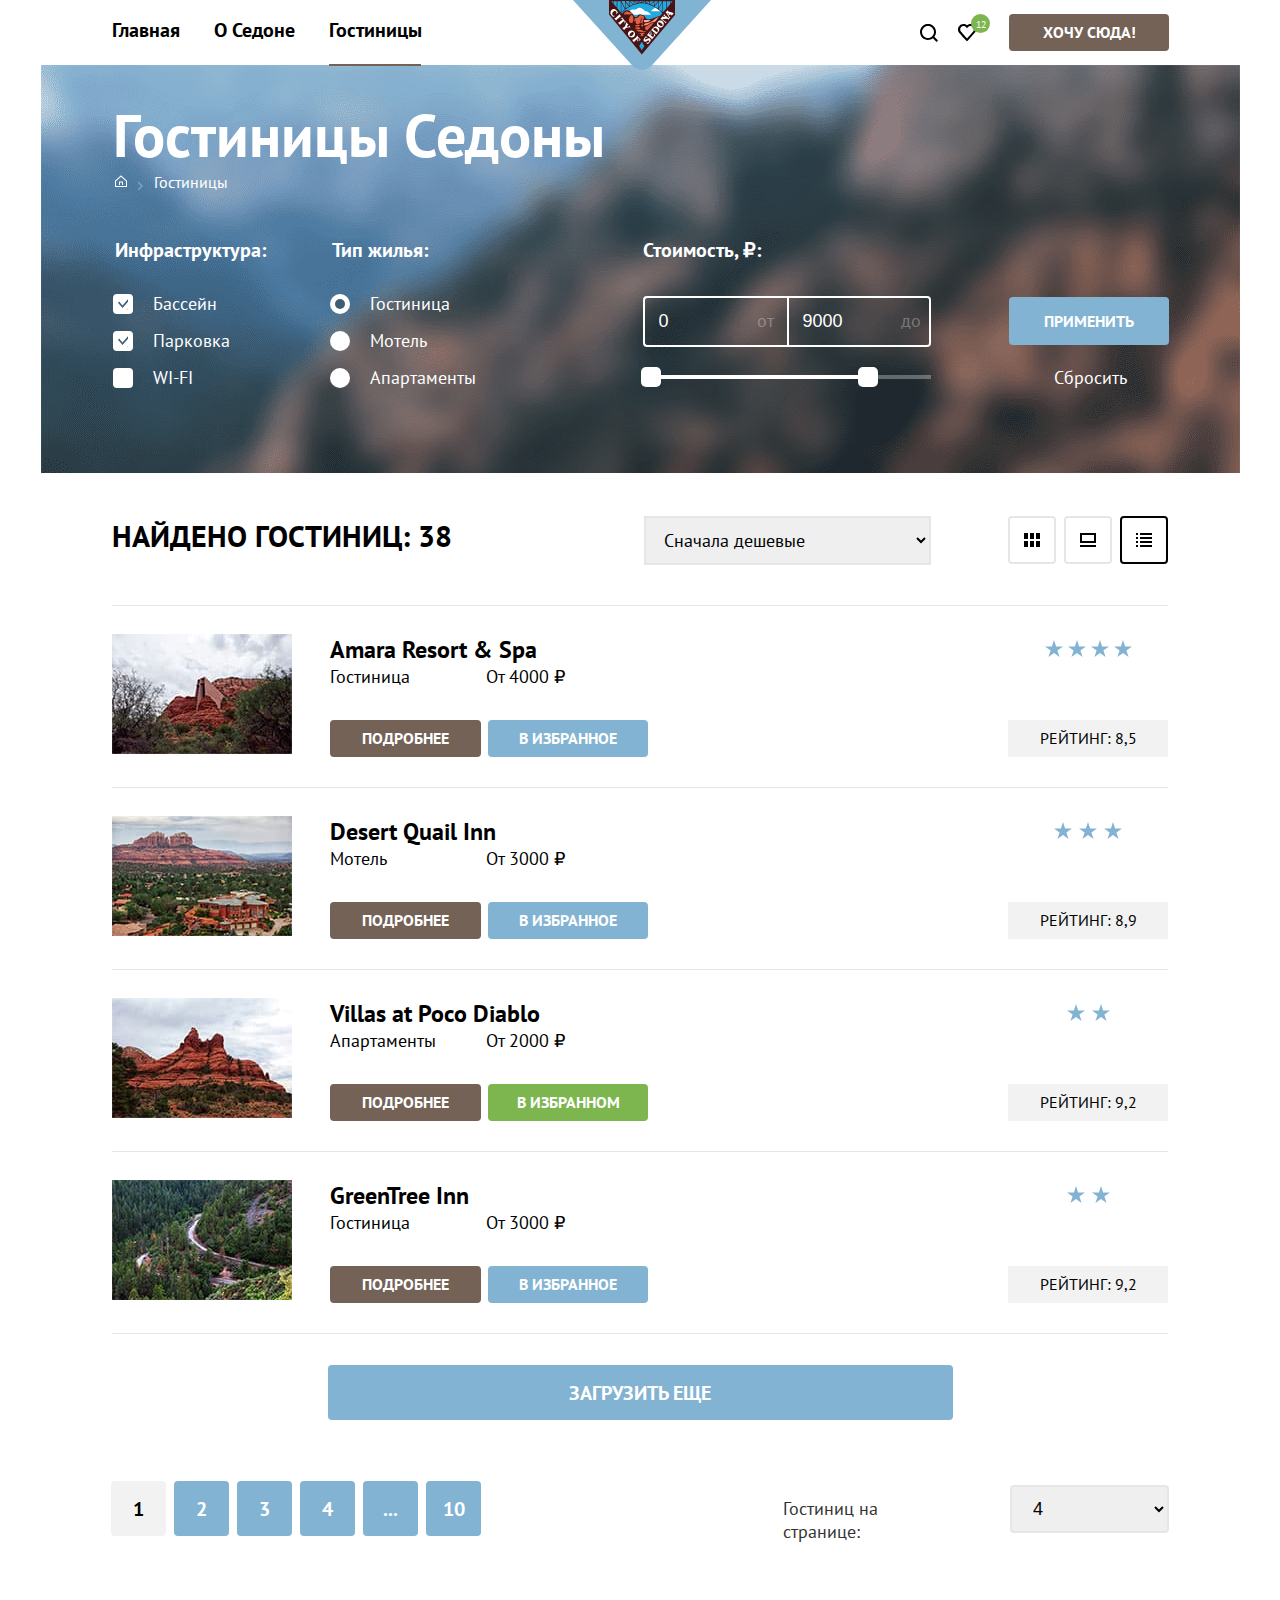
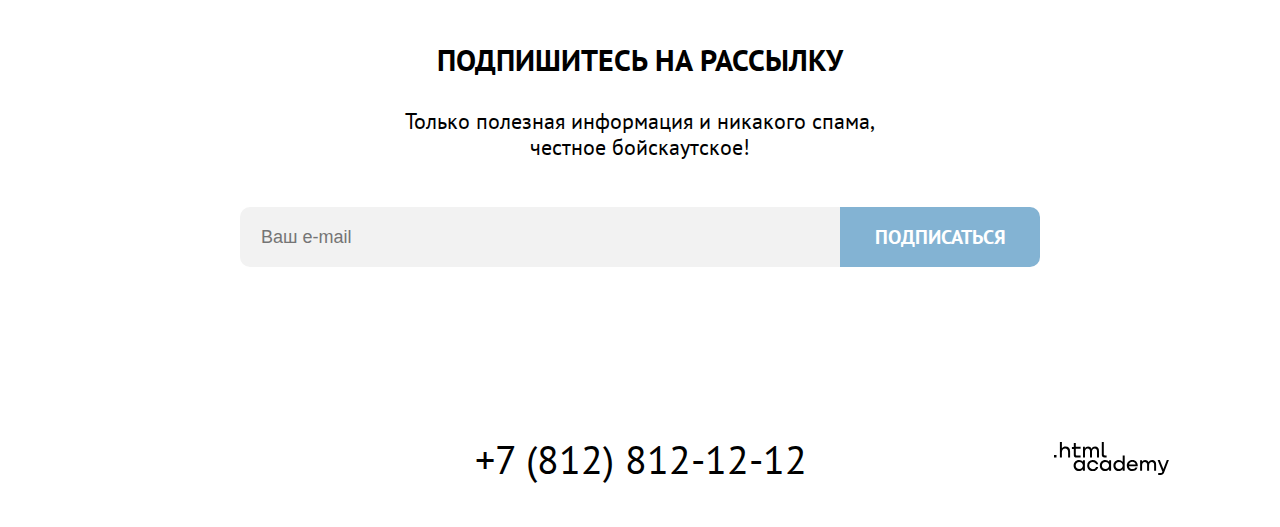
==== commit ae569641: "Завершаем вёрстку" ====
--- a/catalog.html
+++ b/catalog.html
@@ -16,7 +16,7 @@
             <a class="page page-about" href="about.html">О Седоне</a>
           </li>
           <li class="navigation-item">
-            <a class="page page-hotels page-current" href="hotels.html">Гостиницы</a>
+            <a class="page page-hotels page-hotels-current" href="hotels.html">Гостиницы</a>
           </li>
         </ul>
         <a class="navigation-logo" href="index.html">
@@ -60,7 +60,7 @@
               </a>
             </li>
             <li class="breadcrumbs-item">
-              <a class="breadcrumbs-link">Гостиницы</a>
+              <a class="breadcrumbs-link link-hotels">Гостиницы</a>
             </li>
           </ul>
           <section class="catalog-products">
@@ -186,7 +186,7 @@
                   <p class="hotel-price"> От 4000 ₽ </p>
                 </div>
               <a class="button button-detailed">Подробнее</a>
-              <button class="button button-favourites" type="submit">В избранное</button> <!--нужно наверное тип баттон?-->
+              <button class="button button-favourites" type="button">В избранное</button>
               </div>
               <div class="rating">
                 <p class="hotel-star star-four"></p>
@@ -202,7 +202,7 @@
                   <p class="hotel-price"> От 3000 ₽ </p>
                 </div>
                 <a class="button button-detailed">Подробнее</a>
-                <button class="button button-favourites" type="submit">В избранное</button> <!--нужно наверное тип баттон?-->
+                <button class="button button-favourites" type="button">В избранное</button>
               </div>
               <div class="rating">
                 <p class="hotel-star star-three"></p>
@@ -218,7 +218,7 @@
                   <p class="hotel-price"> От 2000 ₽ </p>
                 </div>
                 <a class="button button-detailed">Подробнее</a>
-                <button class="button button-favourites button-favourites-current" type="submit">В избранном</button> <!--нужно наверное тип баттон?-->
+                <button class="button button-favourites button-favourites-current" type="button">В избранном</button>
               </div>
               <div class="rating">
                 <p class="hotel-star star-two"></p>
@@ -234,7 +234,7 @@
                   <p class="hotel-price"> От 3000 ₽ </p>
                 </div>
                 <a class="button button-detailed">Подробнее</a>
-                <button class="button button-favourites" type="submit">В избранное</button> <!--нужно наверное тип баттон?-->
+                <button class="button button-favourites" type="button">В избранное</button>
               </div>
               <div class="rating">
                 <p class="hotel-star star-two"></p>
@@ -288,7 +288,7 @@
         </section>
         <section class="footer-contacts">
           <h2 class="visually-hidden">Давайте дружить</h2>
-          <div class="footer-contacts-container">
+          <div class="footer-contacts-container footer-contacts-catalog">
             <ul class="social-list">
               <li class="social-item">
                 <a class="button-social button-tw" href="https://twitter.com/htmlacademy_ru">
--- a/styles/styles.css
+++ b/styles/styles.css
@@ -67,15 +67,14 @@
   width: 1200px;
   color: #000000;
   background: #FFFFFF;
-  margin: 0 auto;  /*Почему оно нужно? Что-то сломало и теперь без этого не центрует.*/}
-
+  margin: 0 auto;
+}
 
 
 .navigation {
   display: flex;
-  justify-content: space-between;
   align-items: center;
-  width: 1056px;
+  width: 1080px;
   margin: 0 auto;
 }
 
@@ -85,9 +84,9 @@
   justify-content: space-between;
   align-items: center;
   flex-wrap: wrap;
-  margin: 19px 0 20px 0;
-  padding: 0;
-  width: 309px;
+  margin: 8px 139px 17px 0;
+  padding: 0;
+  width: 334px;
   list-style-type: none;
 }
 
@@ -103,9 +102,9 @@
   display: flex;
   list-style-type: none;
   align-items: center;
-  margin: 14px 0;
-  padding: 0;
-  width: 250px;
+  padding: 0;
+  width: 260px;
+  margin: 10px 0 15px 199px;
 }
 
 .navigation-item {
@@ -116,19 +115,30 @@
 
 .page-current::after {
   position: absolute;
-  right: 0px;
   bottom: -20px;
-  left: 0px;
+  left: 12px;
   height: 2px;
   background-color: #756257;
   content: "";
+  width: 70px;
+}
+
+.page-hotels-current::after {
+  position: absolute;
+  bottom: -19px;
+  left: 12px;
+  height: 2px;
+  background-color: #756257;
+  content: "";
+  width: 92px;
 }
 
 .navigation-link{
   position: relative;
   display: block;
   margin: 0;
-  padding: 0;
+  padding: 10px;
+  cursor: pointer;
 }
 
 
@@ -138,27 +148,27 @@
   display: block;
   font-family: "PT Sans", sans-serif;
   font-size: 20px;
-  line-height: 26px;
+  line-height: 21px;
   font-weight: 700;
   text-align: center;
-  color: #000000;  /*  Не понимаю зачем это, если в page-header есть это */
+  color: #000000;
   background-color: #FFFFFF;
   text-decoration: none;
+  padding: 6px 12px;
 }
 
 .page:hover {
   color: #756257;
 }
 
-.page:focus {   /*Не понятно!!!*/
-  outline: 3px solid #83B3D3;
-  box-sizing: border-box;
+.page:focus {
+  outline: 3px solid #83B3D3;
   border-radius: 10px;
 }
 
 .page:active {
   opacity: 0.3;
-  border: none; /*Иначе появляется бордер*/
+  border: none;
 }
 
 
@@ -173,25 +183,19 @@
 
 .navigation-link:focus {  /*  ФИГНЯ!!  */
 
-  border: 3px solid #83B3D3;
-  box-sizing: border-box;
-  padding: 10px;
-  outline-color: #83B3D3;
+  outline: 3px solid #83B3D3;
   border-radius: 10px;
 }
 
 .navigation-link:active {
   opacity: 0.3;
-  border: none; /*Иначе появляется бордер*/
-}
-
-
-.navigation-search {
-  margin-right: 21px;
+  border: none;
 }
 
 .navigation-favourites {
-  margin-right: 33px;
+  position: relative;
+  margin-right: 23px;
+
 }
 
 .navigation-icon {
@@ -211,8 +215,8 @@
   /*display: block;*/
   width: 19px;
   height: 19px;
-  top: -8px;
-  right: -12px;
+  top: 0px;
+  right: -4px;
   background: #7DB54F;
   border-radius: 50%;
   font-size: 10px;
@@ -225,14 +229,26 @@
   min-height: 37px;
   padding: 0;
   border-radius: 4px;
-  /*margin-left: auto; почему это не работает??*/
-}
-
+}
+
+.navigation-button:hover {
+  background-color: #615048;
+}
+
+.navigation-button:focus {
+  background-color: #615048;
+  outline: 3px solid #83B3D3;
+}
+
+.navigation-button:active {
+  background-color:#615048;
+  color: rgba(255, 255, 255, 0.3);
+}
 
 /*ПОПОВЕР*/
 .popover {
   position: absolute;
-  top: 36px;
+  top: 47px;
   right: -160px;
   z-index: 1;
   box-sizing: border-box;
@@ -274,27 +290,36 @@
 .cart-item {
   display: grid;
   position: relative;
-  grid-template-columns: 309px 16px;
-  margin: 25px;
-  column-gap: 25px;
-  padding: 4px 0;
+  grid-template-columns: 245px 16px;
+  margin-top: 17px;
+  margin-left: 13px;
+  column-gap: 84px;
+  box-sizing: border-box;
+
 }
 
 
 
 .cart-item-desert, .cart-item-villas {
-  padding-left: 65px;
-}
-
-
+  padding: 10px 10px 10px 75px;
+  cursor: pointer;
+}
+
+.cart-item-desert {
+  margin-bottom: -6px;
+}
+
+.cart-item-villas{
+  margin-bottom: 18px;
+}
 
 .cart-item-desert::before, .cart-item-villas::before {
   position: absolute;
   content: '';
   width: 48px;
   height: 48px;
-  top: 0px;
-  left: 0px;
+  top: 7px;
+  left: 10px;
 
   background-repeat: no-repeat;
   background-position: center;
@@ -305,20 +330,18 @@
   background-image: url("../img/desert.jpg");
 }
 
-.cart-item:hover {
+.cart-item-desert:hover, .cart-item-villas:hover {
   opacity: 0.6;
 
 }
 
-.cart-item:focus {
-  outline: 3px solid #83B3D3;
-  box-sizing: border-box;
-  width: 228px;
+.cart-item-desert:focus, .cart-item-villas:focus {
+  outline: 3px solid #83B3D3;
   border-radius: 10px;
 }
 
 
-.cart-item:active {
+.cart-item-desert:active, .cart-item-villas:active {
   opacity: 0.3;
 }
 
@@ -332,7 +355,7 @@
   margin: 0;
 
   font-size: 18px;
-  line-height: 21px;  /* а высота блока почему то 20!*/
+  line-height: 21px;
   font-weight: 700;
   color: #000000;
 
@@ -355,17 +378,18 @@
 .basket {
   fill: #000000;
   opacity: 0.2;
+  margin-top: 3px;
+  padding: 10px;
 }
 
 .basket:hover {
   opacity: 1;
 }
 
-.basket:focus {  /*ЕРУНДА!!!*/
+.basket:focus {
   outline: 3px solid #83B3D3;
   opacity: 1;
   border-radius: 10px;
-  padding: 5px;
 }
 
 .basket:active {
@@ -386,6 +410,7 @@
 }
 
 .cart-button-all:focus {
+  background-color: #615048;
   outline: 3px solid #83B3D3;
 }
 
@@ -422,14 +447,23 @@
 
 .index-img {
   display: block;
-  margin-bottom: 63px;
+  margin-bottom: 58px;
+}
+
+.index-logo::before {
+  content: '';
+  position: absolute;
+  top: 51px;
+  left: 371px;
+  height: 352px;
+  width: 458px;
+  background-image: url("../img/welcome.svg");
+
 }
 
 .index-logo::after {    /*не понятно) почему относительно index-img не работает*/
   content: '';
-  display: block;
   position: absolute;
-  /*bottom: -63px;*/
   top: 428px;
   left: 0;
   height: 57px;
@@ -446,13 +480,14 @@
   text-transform: uppercase;
   font-weight: 700;  /*  Почему не работает? Потому что апперкейс есть? */
   padding: 3px 0;
-  margin-bottom: 23px;
+  margin-bottom: 33px;
 }
 
 .logo-description {
   font-family: "PT Sans", sans-serif;
   font-size: 22px;
   line-height: 36px;
+  font-weight: 400;
   margin: 0;
   margin-bottom: 79px;
 }
@@ -476,7 +511,6 @@
   display: flex;
   margin: 0;
   padding-top: 98px;
-  padding-bottom: 77px;
   flex-direction: column;
   width: 400px;
 
@@ -485,18 +519,24 @@
 .advantages-one {
   background-color: rgba(131, 179, 211);
   color: #FFFFFF;
+  padding-bottom: 77px;
 }
 
 .advantages-others-item {
   background-color: rgba(131, 179, 211, 0.12);
   color: #000000;
+  padding-bottom: 110px;
 }
 
 .advantages-title, .cities-title {
   font-size: 24px;
   line-height: 28px;
-  padding-bottom: 25px;
-  margin: 0;
+  text-transform: uppercase;
+  margin: 0;
+}
+
+.advantages-title {
+  padding-bottom: 29px;
 }
 
 .advantages-number, .advantages-description, .cities-description {
@@ -507,7 +547,7 @@
 }
 
 .advantages-number {
-  padding-bottom: 25px;
+  padding-bottom: 32px;
 }
 
 
@@ -532,14 +572,22 @@
   position: relative;
   width: 400px; /* Почему работает только с этим?*/
   margin: 0;
-  padding-top: 184px;
-  padding-bottom: 79px;
+  padding-top: 185px;
+  padding-bottom: 90px;
   background-color: rgba(131, 179, 211, 0.12);
   color: #000000;
 }
 
-.cities-item:nth-child(2), .advantages-others-item:nth-child(2) {
+.cities-title {
+  padding-bottom: 21px;
+}
+
+.cities-item:nth-child(2) {
   background-color: #ffffff;
+}
+
+.advantages-others-item:nth-child(2) {
+  background-color: rgba(131, 179, 211, 0.2);
 }
 
 .cities-item::after {
@@ -595,29 +643,33 @@
   color: #000000;
   background-color: #FFFFFF;
   text-align: center;
-  margin: 91px 0;
+  margin-top: 89px;
+  margin-bottom: 93px;
 }
 
 .search-hotels-title {
+  display: block;
   font-size: 30px;
   line-height: 36px;
   text-transform: uppercase;
   margin-top: 0;
-  margin-bottom: 15px;
+  margin-bottom: 30px;
 }
 
 .search-hotels-description {
-  font-size: 18px;
-  line-height: 21px;
-  margin-bottom: 73px;
+  font-size: 22px;
+  line-height: 26px;
+  margin: 0;
+  margin-bottom: 59px;
+
 }
 
 .button-hotels {
   font-size: 20px;
   line-height: 36px;
   min-width: 575px;
-  padding-top: 13px;
-  padding-bottom: 17px;
+  padding-top: 12px;
+  padding-bottom: 12px;
   border-radius: 10px;
  }
 
@@ -626,6 +678,7 @@
 }
 
 .button-hotels:focus {
+  background-color: #615048;
   outline: 3px solid #83B3D3;
 }
 
@@ -660,7 +713,8 @@
   text-align: center;
   text-decoration: none;
   margin: 0;
-  padding: 94px 0;
+  padding-top: 92px;
+  padding-bottom: 95px;
 }
 
 .subscribe-title {
@@ -668,17 +722,15 @@
   line-height: 36px;
   text-transform: uppercase;
   margin: 0;
-  padding-bottom: 15px;
-
-}
-
-.subscribe-description, .button-subscribe {
-  font-size: 20px;
+  margin-bottom: 30px;
+
+}
+
+.subscribe-description {
+  font-size: 22px;
   line-height: 26px;
   margin: 0;
-  padding-bottom: 26px;
-
-
+  margin-bottom: 47px;
 }
 
 .subscribe-form {
@@ -689,7 +741,7 @@
 
 .subscribe-field {
   margin: 0;
-  padding: 0 20px;
+  padding-left: 21px;
   font-size: 18px;
   line-height: 26px;
   font-weight: 400;
@@ -705,6 +757,7 @@
 }
 
 .subscribe-field:focus {
+  background-color: #E6E6E6;
   border: 3px solid #83B3D3;
 }
 
@@ -719,6 +772,9 @@
 
 .button-subscribe {
   background-color: #83B3D3;
+  font-size: 20px;
+  line-height: 26px;
+  margin: 0;
   color: #FFFFFF;
   min-width: 200px;
   font-weight: 700;
@@ -741,7 +797,7 @@
 }
 
 .footer-contacts {
-  width: 1056px;
+  width: 1200px;
   color: #000000;
   background-color: #FFFFFF;
   margin: 0 auto;
@@ -749,19 +805,23 @@
 
 .footer-contacts-container {
   display: flex;
-  justify-content: space-between;
-  margin-top: 40px;
+  margin-top: 23px;
+  margin-left: 60px;
   margin-bottom: 30px;
 }
 
+.footer-contacts-catalog {
+  margin-top: 157px;
+}
+
 .social-list {
   display: flex;
   align-items: center;
-  width: 107px;
+  width: 130px;
   margin: 0;
   padding: 0;
   list-style-type: none;
-  gap: 30px;
+  margin-right: 230px;
 }
 
 .button-social {
@@ -770,21 +830,33 @@
   background-position: center;
 
 }
+.button-tw {
+  padding: 12.5px 11px;
+}
+
+.button-fb {
+  padding: 11px 17px;
+}
+
+.button-yt {
+  padding: 11px 12.5px;
+}
 
 .social-img {
   fill: #83B3D3;
 }
 
-.social-img:hover {
+.button-social:hover {
   fill: #68A2CA;
 }
 
-.social-img:focus {
+.button-social:focus {
+  fill: #68A2CA;
   outline: 3px solid #83B3D3;
   border-radius: 10px;
 }
 
-.social-img:active {
+.button-social:active {
   opacity: 0.3;
 }
 
@@ -792,6 +864,8 @@
   font-size: 40px;
   line-height: 40px;
   color: #000000;
+  padding: 15px;
+  margin-right: 210px;
 }
 
 .contacts-phone:hover {
@@ -799,6 +873,7 @@
 }
 
 .contacts-phone:focus {
+  color: #756257;
   outline: 3px solid #83B3D3;
   border-radius: 10px;
 }
@@ -809,6 +884,7 @@
 }
 
 .htmlacademy-link-icon {
+  padding: 18px 22px;
   fill: #000000;
 }
 
@@ -817,6 +893,7 @@
 }
 
 .htmlacademy-link-icon:focus {
+  fill: #756257;
   outline: 3px solid #83B3D3;
   border-radius: 10px;
 }
@@ -838,12 +915,12 @@
   background-size: 100% auto;
   background-repeat: no-repeat;
   text-decoration: none;
-  padding: 0 72px;
+  padding: 35px 71px 0 72px;
 }
 
 .catalog-title {
   font-size: 60px;
-  line-height: 78px;
+  line-height: 70px;
   font-weight: 700;
   margin: 0;
   margin-right: auto;
@@ -852,8 +929,8 @@
 
 .breadcrumbs {
   display: flex;
-  margin-top: 5px;
-  margin-bottom: 45px;
+  margin: 0;
+  margin-bottom: 42px;
   padding: 0;
   list-style-type: none;
 }
@@ -866,12 +943,20 @@
 .link-index {
   display: block;
   position: relative;
+  box-sizing: border-box;
   width: 12px;
   height: 12px;
-  margin-right: 26px;
+  margin-left: 2px;
+  margin-right: 15px;
   background-image: url("../img/home.svg");
-}
-
+  background-repeat: no-repeat;
+  padding: 6px 8px 9px 8px;
+
+}
+
+.link-hotels {
+  padding: 2px 8px;
+}
 
 .link-index::after {
   content: "";
@@ -953,7 +1038,7 @@
   font-size: 20px;
   line-height: 26px;
   font-weight: 700;
-  margin-bottom: 30px;
+  margin-bottom: 29px;
 }
 
 
@@ -967,7 +1052,7 @@
 .control {
   display: flex;
   position: relative;
-  padding-left: 36px;
+  padding-left: 40px;
 }
 
 .catalog-filter-item:not(:last-child) {
@@ -1059,7 +1144,8 @@
 
  .catalog-filter-wrapper {
   display: flex;
-
+  margin-top: 4px;
+  margin-left: 2px;
   border-radius: 4px;
 
 }
@@ -1069,10 +1155,17 @@
   box-sizing: border-box;
   width: 144px;
   border:2px solid #FFFFFF;
+
 }
 
 .catalog-filter-label:nth-child(1) {
+  border-radius: 4px 0 0 4px;
   border-right: none;
+}
+
+.catalog-filter-label:nth-child(2) {
+  border-radius: 0 4px 4px 0;
+
 }
 
 .catalog-filter-label:hover{
@@ -1118,7 +1211,7 @@
 .range {
   position: relative;
   height: 4px;
-  margin-top: 32px;
+  margin-top: 28px;
   background-color: rgba(255, 255, 255, 0.3);
 
 }
@@ -1141,18 +1234,18 @@
   border: none;
 }
 
-.range-toggle:hover {
-  background-color: #DBB590;
-}
-
-.range-toggle:active,
+
 .range-toggle:focus {
-  outline: 3px solid #DBB590;
+  outline: 3px solid #83B3D3;
+}
+
+.range-toggle:active {
+  outline: 2px solid #83B3D3;
 }
 
 .toggle-min {
   top: -8px;
-  left: -10px;
+  left: 0px;
 }
 
 .toggle-max {
@@ -1198,6 +1291,8 @@
 .button-reset {
   background-color: transparent;
   margin-top: 20px;
+  margin-left: 3px;
+  text-transform: none;
   font-size: 18px;
   line-height: 23px;
   font-weight: 400;
@@ -1215,20 +1310,21 @@
   display: flex;
   width: 1056px;
   margin: 0 auto;
-  padding-top: 50px;
-  padding-bottom: 45px
+  padding-top: 43px;
+  padding-bottom: 40px
 
 }
 
 .sorting {
-  margin-right: 81px;
+  margin-right: 75px;
 }
 
 .sorting-result {
   font-size: 30px;
   line-height: 39px;
   font-weight: 700;
-  margin-right: 191px;
+  margin-right: 187px;
+  text-transform: uppercase;
 
 }
 
@@ -1236,7 +1332,12 @@
   font-size: 18px;
   line-height: 23px;
   width: 287px;
-  padding: 12px;
+  padding: 10px;
+  padding-left: 14px;
+  border: 2px solid #E6E6E6;
+  font-family: "PT Sans", sans-serif;
+
+
 }
 
 
@@ -1266,13 +1367,22 @@
 }
 
 .button-list {
+  background-image: url("../img/cards.svg");
+}
+
+.sorting-wrap .button-cards {
   background-image: url("../img/list.svg");
-}
-
-.sorting-wrap .button-cards {
-  background-image: url("../img/cards.svg");
   border: 2px solid #000000;
 }
+
+.select-control:hover, .sorting-wrap .button:hover, .select-control:focus, .sorting-wrap .button:focus {
+  border: 2px solid #83B3D3;
+}
+
+.select-control:active {
+  color: rgba(0, 0, 0, 0.3);
+}
+
 
 
 .hotels-wrap {
@@ -1293,15 +1403,35 @@
 
 .hotel {
   display: flex;
-  margin-top: 28px;
-  margin-bottom: 30px;
-
-
+  padding-top: 28px;
+  padding-bottom: 30px;
+  border-top: 1px solid #E6E6E6;
+}
+
+.hotel:last-of-type {
+  border-bottom: 1px solid #E6E6E6;
 }
 
 .hotel-img {
   width: 180px;
-  margin-right: 36px;
+  margin-right: 38px;
+}
+
+.hotel-img:hover {
+  opacity: 0.6;
+}
+
+.hotel-img:focus {
+  outline: 3px solid #83B3D3;
+}
+
+
+.hotel-img:active {
+  opacity: 0.3;
+}
+
+.hotel-description {
+
 }
 
 .hotel-title {
@@ -1311,6 +1441,21 @@
   margin: 0;
 }
 
+.hotel-title:hover {
+  color: #756257;
+}
+
+.hotel-title:focus {
+  color: #756257;
+  outline: 3px solid #83B3D3;
+  border-radius: 10px;
+}
+
+.hotel-title:active {
+  opacity: 0.3;
+  color: #756257;
+}
+
 .type-price{
   display: flex;
   width: 235px;
@@ -1327,17 +1472,44 @@
 
 .button-detailed {
   display: inline-block;
-  margin: 0;
+  margin-right: 2px;
   padding: 8px 0;
   width: 151px;
-
-
-}
+}
+
+.button-detailed:hover {
+  background-color: #615048;
+}
+
+.button-detailed:focus {
+  background-color: #615048;
+  outline: 3px solid #83B3D3;
+}
+
+.button-detailed:active {
+  background-color:#615048;
+  color: rgba(255, 255, 255, 0.3);
+}
+
 
 .button-favourites {
   width: 160px;
   height: 37px;
   padding: 0;
+}
+
+.button-favourites:hover, .button-upload:hover {
+  background-color: #68A2CA;
+}
+
+.button-favourites:focus, .button-upload:focus {
+  background-color: #68A2CA;
+  outline: 3px solid #756257;
+}
+
+.button-favourites:active, .button-upload:active{
+  background-color:#68A2CA;
+  color: rgba(255, 255, 255, 0.3);
 }
 
 .rating {
@@ -1354,25 +1526,54 @@
   width: 91px;
   height: 17px;
   margin: 0 auto;
+  margin-top: 6px;
+  background-repeat: space;
   background-color: #FFFFFF;
   background-image: url("../img/star.svg");
   background-position: center;
 }
 
-
+.star-four {
+  width: 87px;
+}
+
+.star-three {
+  width: 68px;
+}
+
+.star-two {
+  width: 43px;
+}
 
 .hotel-rating {
   display: block;
   width: 160px;
-  height: 37px;
-  margin: 0;
-  padding: 0;
-  text-align: center;   /*По вертикали по центру не сделать*/
+  font-size: 16px;
+  margin: 0;
+  padding: 8px 0;
+  text-align: center;
+  text-transform: uppercase;
+  font-family: "PT Sans", sans-serif;
+  background-color: #F2F2F2;
 }
 
 .button-favourites-current {
   background-color: #7DB54F;
   color: #FFFFFF;
+}
+
+.button-favourites:hover {
+  background-color: #6C9E42;
+}
+
+.button-favourites:focus {
+  background-color: #6C9E42;
+  outline: 3px solid #756257;
+}
+
+.button-favourites:active {
+  background-color:#6C9E42;
+  color: rgba(255, 255, 255, 0.3);
 }
 
 .button-upload {
@@ -1389,8 +1590,10 @@
 
 .pagination-wrap {
   display: flex;
+  width: 1058px;
+  margin: 0 auto;
   margin-top: 31px;
-  margin-bottom: 89px;
+  margin-bottom: 87px;
 
 }
 
@@ -1399,8 +1602,9 @@
   color: #000000;
   background-color: #FFFFFF;
   list-style-type: none;
-  margin: 0;
-  margin-right: 351px;
+  padding: 0;
+  margin: 0;
+  margin-right: 302px;
 }
 
 .pagination-link {
@@ -1437,7 +1641,7 @@
 
 
 .pagination-item:not(:last-child) {
-  margin-right: 7px;
+  margin-right: 8px;
 }
 
 .pagination-current {
@@ -1448,6 +1652,7 @@
 .hotelsonpage {
   display: flex;
   width: 386px;
+  padding-top: 4px;
 
 
 
@@ -1470,6 +1675,7 @@
   border: 2px solid #E6E6E6;
   box-sizing: border-box;
   border-radius: 4px;
+
 }
 
 .modal-container {
@@ -1480,13 +1686,14 @@
   width: 100%;
   height: 100%;
   background-color: rgba(242, 242, 242, 0.8);
+  z-index: 2;
 }
 
 .modal {
   position: relative;
   margin: auto;
   box-sizing: border-box;
-  padding: 62px 70px 70px 70px;
+  padding: 63px 67px 66px 72px;
   background-color: #FFFFFF;
   border-radius: 30px;
   width: 715px;
@@ -1498,12 +1705,14 @@
 
 .modal-title {
   margin: 0;
-  font-family: "PT Sans Narrow", sans-serif;
+  font-family: "PT Sans", sans-serif;
   font-size: 30px;
   line-height: 40px;
   font-weight: 700;
   color: #000000;
   text-transform: uppercase;
+  margin-bottom: 60px;
+
 
 }
 
@@ -1538,9 +1747,6 @@
 }
 
 
-.modal-form {
-  margin-top: 54px;
-}
 
 .field-group {
   display: flex;
@@ -1563,6 +1769,7 @@
 
 .field-input {
   width: 420px;
+  font-family: "PT Sans", sans-serif;
   background-color: #F2F2F2;
   color: #000000;
   border: none;
@@ -1611,9 +1818,8 @@
   line-height: 40px;
 }
 
-.field-description:last-of-type {
+.field-description:first-of-type {  /*что-то не работает!!*/
   color: #FF5757;
-
 }
 
 .field-group-adults, .field-group-children {
@@ -1627,6 +1833,7 @@
 .field-group-adults {
   margin-right: 56px;
 }
+
 
 .field-adults, .field-children {
 
@@ -1650,8 +1857,8 @@
   display: block;
   width: 25px;
   height: 25px;
-  margin-top: 14px;
-  margin-left: 7px;
+  margin-top: 13px;
+  margin-left: 10px;
   padding: 0;
   border: none;
   background-image: url("../img/info.svg");
@@ -1659,16 +1866,18 @@
   background-position: center;
 }
 
+
 .field-number {
   display: block;
-  width: 133px;
+  width: 37px;
   font-size: 18px;
   line-height: 50px;
   font-weight: 700;
+  padding: 0;
   margin: 0 auto;
   text-align: center;
   background-color: #F2F2F2;
-  border-radius: 4px;
+  border: none;
 }
 
 .button-form-search {
@@ -1695,48 +1904,44 @@
   color: rgba(255, 255, 255, 0.3);
 }
 
+.field-number-people::-moz-placeholder {
+  color: #000000;
+}
+
+.field-number::-webkit-input-placeholder {
+  color: #000000;
+}
 
 .minus, .plus {
   margin: 0;
-}
-
-.minus::after {
-  position: absolute;
-
-  /*top: 7px;
-  left: 170px;  /*!!!!!!!! Почему не работает!!!!!!!!!!!*/
-  margin-left: 10px;
-  margin-top: 24px;
-  width: 13px;
-  height: 1px;
-  background-color: rgba(0, 0, 0, 0.3);
-  content: "";
-}
-
-
-.plus::before, .plus::after {
-  display: block;
-  position: absolute;
-
-  /*margin-right: -10px;*/  /*!! Не работает!!!!*/
-  margin-left: -23px;
-  margin-top: 24px;
-  width: 13px;
-  height: 1px;
-  background-color: rgba(0, 0, 0, 0.3);
-  content: "";
-  cursor: pointer;
-}
-
-.plus::after {
-  transform: rotate(90deg);
-}
-
-.minus:hover::after, .plus:hover::before, .plus:hover::after {
-  background-color: #000000;
-}
-
-.minus:focus::after, .plus:focus::before, .plus:focus::after {
-  background-color: #000000;
-  outline: 3px solid #83B3D3;
-}
+  width: 48px;
+  height: 50px;
+  background-color: #F2F2F2;
+}
+
+.minus-svg {
+  fill: #000000;
+  opacity: 0.3;
+  padding: 12px 6px;
+}
+
+.plus-svg {
+  fill: #000000;
+  opacity: 0.3;
+  padding: 6px;
+}
+
+
+.plus-svg:hover, .minus-svg:hover {
+  opacity: 1;
+}
+
+.plus-svg:focus, .minus-svg:focus {
+  opacity: 1;
+  outline: 3px solid #83B3D3;
+}
+
+.plus-svg:active, .minus-svg:active {
+  opacity: 0.2;
+}
+
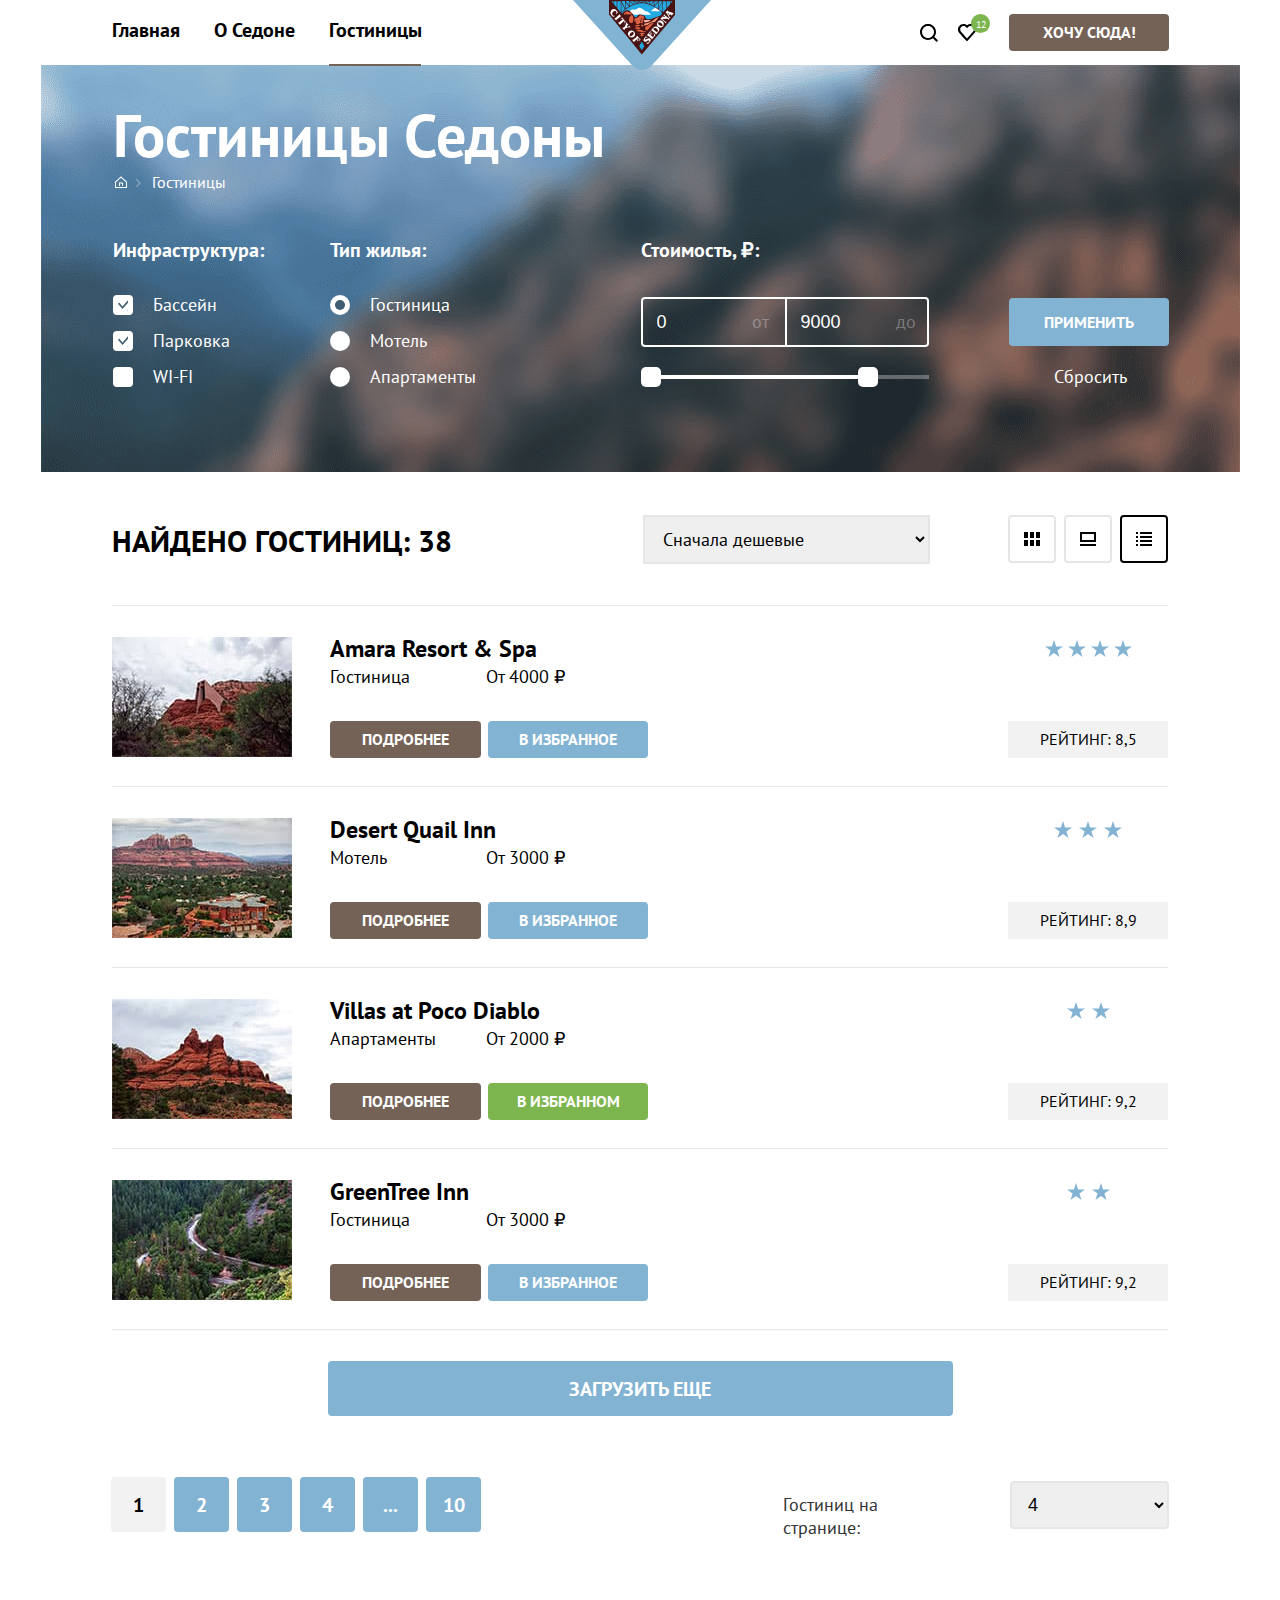
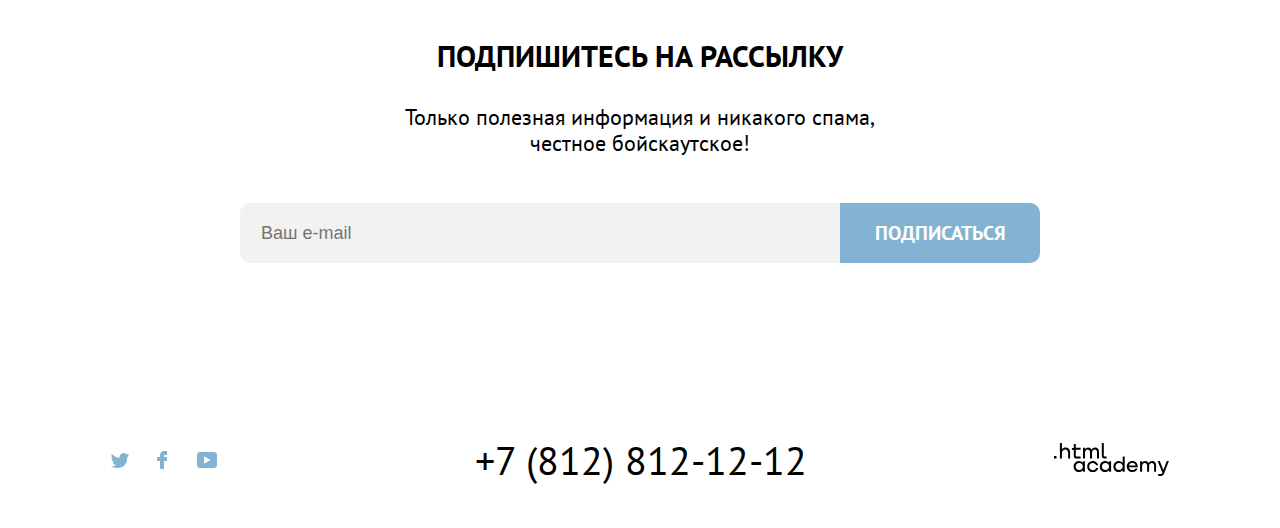
==== commit 74833d07: "еще" ====
--- a/catalog.html
+++ b/catalog.html
@@ -292,24 +292,33 @@
             <ul class="social-list">
               <li class="social-item">
                 <a class="button-social button-tw" href="https://twitter.com/htmlacademy_ru">
+                  <svg class="social-img" aria-hidden="true" focusable="false" width="18" height="15" fill="none" xmlns="http://www.w3.org/2000/svg">
+                    <path d="M11.6.2c1.8-.5 3.2.3 3.8 1.2.7-.2 1.4-.5 2.1-.7 0 .9-.6 1.5-.9 1.8.7.1 1.4-.6 1.4-.6-.2 1-1.1 1.8-1.7 2C16.1 10.7 13 15.1 5.7 15h-.5c-.4 0-4.4-.5-5.2-1.9 2.4.2 4.1-.4 5-1.2-1-.3-2.9-.4-3.2-2.9.4.1.6.2 1.3.1C1.8 8.3.4 7.5.5 5.3c.3.3 1.1.5 1.4.5C1.1 5.6-.2 2.5.9.9c1.9 1.9 4 3.6 7.6 3.8C8.7 2.3 9.7.8 11.6.2Z" />
+                  </svg>
                   <span class="visually-hidden">Твиттер</span>
                 </a>
               </li>
               <li class="social-item">
                 <a class="button-social button-fb" href="https://www.facebook.com/htmlacademy">
+                  <svg class="social-img" aria-hidden="true" focusable="false" width="10" height="18" fill="none" xmlns="http://www.w3.org/2000/svg">
+                    <path d="M7 0C4.8 0 3 1.8 3 4v2H0v4h3v8h4v-8h3V6H7V4h3V0H7Z"/>
+                  </svg>
                   <span class="visually-hidden">Фэйсбук</span>
                 </a>
               </li>
               <li class="social-item">
                 <a class="button-social button-yt" href="https://www.youtube.com/c/HTMLAcademyRUS">
+                  <svg class="social-img" aria-hidden="true" focusable="false" width="20" height="16" fill="none" xmlns="http://www.w3.org/2000/svg">
+                    <path d="M17 0H2.9C1.2 0 0 1.5 0 3.2v9.5C0 14.5 1.2 16 2.9 16h14.3c1.5 0 2.9-1.5 2.9-3.2V3.2C19.9 1.5 18.7 0 17 0ZM7 11.8V4.2L13.7 8 7 11.8Z"/>
+                  </svg>
                   <span class="visually-hidden">Ютуб</span>
                 </a>
               </li>
             </ul>
             <a class="contacts-phone" href="tel:+781258121212">+7 (812) 812-12-12</a>
             <a class="htmlacademy-link" href="https://htmlacademy.ru/">
-              <svg svg class="htmlacademy-link-icon" aria-hidden="true" focusable="false" width="115" height="33" fill="none" xmlns="http://www.w3.org/2000/svg">
-                <path d="M0 12.9v2.6h2.5v-2.6H0ZM11.6 4.5c-1.6 0-2.8.7-3.6 1.7h-.1V0h-2v15.5h2v-5.3c0-2.1 1.3-3.6 3.3-3.6 1.8 0 2.9 1.4 2.9 3.2v5.7h2V9.4c.1-3-1.8-4.9-4.5-4.9ZM26.6 4.8h-4.8V1.1h-2v3.8h-1.9v2h1.9v6c0 1.7 1 2.7 2.7 2.7h4.1v-2h-3.7c-.7 0-1.1-.4-1.1-1.1V6.8h4.8v-2ZM41.1 4.6c-1.6 0-2.9.8-3.5 2.1h-.1c-.6-1.2-1.8-2.1-3.4-2.1-1.4 0-2.5.8-3.1 1.8h-.1V4.8H29v10.6h2V10c0-2 1-3.5 2.6-3.5 1.5 0 2.4 1 2.4 2.6v6.3h2V9.8c0-2.4 1.4-3.3 2.6-3.3 1.5 0 2.4 1 2.4 2.6v6.3h2V8.9c.1-2.5-1.4-4.3-3.9-4.3ZM47.8 12.7c0 1.7 1 2.7 2.8 2.7h2v-2h-1.7c-.7 0-1.1-.4-1.1-1.1V0h-2v12.7ZM28.9 19.7c-.9-1.1-2.2-1.8-3.9-1.8-3.1 0-5.4 2.3-5.4 5.6s2.3 5.6 5.4 5.6c1.8 0 3-.8 3.8-1.9h.1v1.6h2V18.2h-2v1.5Zm-3.6 7.4c-2.2 0-3.6-1.6-3.6-3.6s1.4-3.6 3.6-3.6 3.6 1.6 3.6 3.6c0 1.9-1.4 3.6-3.6 3.6ZM44.2 22c-.5-2.4-2.6-4.1-5.4-4.1a5.4 5.4 0 0 0-5.6 5.6c0 3.1 2.2 5.6 5.6 5.6 2.8 0 4.9-1.8 5.4-4.2h-2.1a3.4 3.4 0 0 1-3.3 2.3c-2.2 0-3.6-1.6-3.6-3.6s1.4-3.6 3.6-3.6c1.6 0 2.8 1 3.3 2.2h2.1V22ZM55.1 19.7c-.9-1.1-2.2-1.8-3.9-1.8-3.1 0-5.4 2.3-5.4 5.6s2.3 5.6 5.4 5.6c1.8 0 3-.8 3.8-1.9h.1v1.6h2V18.2h-2v1.5Zm-3.6 7.4c-2.2 0-3.6-1.6-3.6-3.6s1.4-3.6 3.6-3.6 3.6 1.6 3.6 3.6c0 1.9-1.5 3.6-3.6 3.6ZM68.7 19.8c-.9-1.1-2.2-1.9-3.9-1.9-3.1 0-5.4 2.3-5.4 5.6s2.2 5.6 5.4 5.6c1.7 0 3-.8 3.8-1.8h.1v1.5h2V13.4h-2v6.4Zm-3.6 7.3c-2.2 0-3.6-1.6-3.6-3.6s1.4-3.6 3.6-3.6 3.6 1.6 3.6 3.6c-.1 2-1.5 3.6-3.6 3.6ZM78.3 17.9c-3.3 0-5.5 2.5-5.5 5.6 0 3 2.1 5.6 5.5 5.6 2.5 0 4.5-1.3 5.2-3.6h-2.1c-.5 1-1.6 1.6-3 1.6-1.9 0-3.3-1.3-3.4-2.9h8.8c.2-3.6-2-6.3-5.5-6.3Zm0 1.9c1.7 0 3 1 3.3 2.6h-6.5c.3-1.5 1.5-2.6 3.2-2.6ZM98.2 17.9c-1.6 0-2.9.8-3.6 2h-.1c-.6-1.2-1.8-2-3.4-2-1.4 0-2.5.7-3.1 1.8v-1.5h-1.9v10.6h2v-5.4c0-2 1-3.4 2.6-3.5 1.5 0 2.4 1 2.4 2.6v6.3h2v-5.6c0-2.4 1.4-3.3 2.6-3.3 1.5 0 2.4 1 2.4 2.6v6.3h2v-6.5c.1-2.6-1.4-4.4-3.9-4.4ZM109.4 27l-3.6-8.9h-2.2l4.8 11.6c-.3.9-.7 1.2-1.7 1.2h-2.5v2h2.5c1.8 0 2.8-.8 3.5-2.6l4.7-12.2h-2.1l-3.4 8.9Z" fill="#000"/>
+              <svg class="htmlacademy-link-icon" aria-hidden="true" focusable="false" width="115" height="33" fill="none" xmlns="http://www.w3.org/2000/svg">
+                <path d="M0 12.9v2.6h2.5v-2.6H0ZM11.6 4.5c-1.6 0-2.8.7-3.6 1.7h-.1V0h-2v15.5h2v-5.3c0-2.1 1.3-3.6 3.3-3.6 1.8 0 2.9 1.4 2.9 3.2v5.7h2V9.4c.1-3-1.8-4.9-4.5-4.9ZM26.6 4.8h-4.8V1.1h-2v3.8h-1.9v2h1.9v6c0 1.7 1 2.7 2.7 2.7h4.1v-2h-3.7c-.7 0-1.1-.4-1.1-1.1V6.8h4.8v-2ZM41.1 4.6c-1.6 0-2.9.8-3.5 2.1h-.1c-.6-1.2-1.8-2.1-3.4-2.1-1.4 0-2.5.8-3.1 1.8h-.1V4.8H29v10.6h2V10c0-2 1-3.5 2.6-3.5 1.5 0 2.4 1 2.4 2.6v6.3h2V9.8c0-2.4 1.4-3.3 2.6-3.3 1.5 0 2.4 1 2.4 2.6v6.3h2V8.9c.1-2.5-1.4-4.3-3.9-4.3ZM47.8 12.7c0 1.7 1 2.7 2.8 2.7h2v-2h-1.7c-.7 0-1.1-.4-1.1-1.1V0h-2v12.7ZM28.9 19.7c-.9-1.1-2.2-1.8-3.9-1.8-3.1 0-5.4 2.3-5.4 5.6s2.3 5.6 5.4 5.6c1.8 0 3-.8 3.8-1.9h.1v1.6h2V18.2h-2v1.5Zm-3.6 7.4c-2.2 0-3.6-1.6-3.6-3.6s1.4-3.6 3.6-3.6 3.6 1.6 3.6 3.6c0 1.9-1.4 3.6-3.6 3.6ZM44.2 22c-.5-2.4-2.6-4.1-5.4-4.1a5.4 5.4 0 0 0-5.6 5.6c0 3.1 2.2 5.6 5.6 5.6 2.8 0 4.9-1.8 5.4-4.2h-2.1a3.4 3.4 0 0 1-3.3 2.3c-2.2 0-3.6-1.6-3.6-3.6s1.4-3.6 3.6-3.6c1.6 0 2.8 1 3.3 2.2h2.1V22ZM55.1 19.7c-.9-1.1-2.2-1.8-3.9-1.8-3.1 0-5.4 2.3-5.4 5.6s2.3 5.6 5.4 5.6c1.8 0 3-.8 3.8-1.9h.1v1.6h2V18.2h-2v1.5Zm-3.6 7.4c-2.2 0-3.6-1.6-3.6-3.6s1.4-3.6 3.6-3.6 3.6 1.6 3.6 3.6c0 1.9-1.5 3.6-3.6 3.6ZM68.7 19.8c-.9-1.1-2.2-1.9-3.9-1.9-3.1 0-5.4 2.3-5.4 5.6s2.2 5.6 5.4 5.6c1.7 0 3-.8 3.8-1.8h.1v1.5h2V13.4h-2v6.4Zm-3.6 7.3c-2.2 0-3.6-1.6-3.6-3.6s1.4-3.6 3.6-3.6 3.6 1.6 3.6 3.6c-.1 2-1.5 3.6-3.6 3.6ZM78.3 17.9c-3.3 0-5.5 2.5-5.5 5.6 0 3 2.1 5.6 5.5 5.6 2.5 0 4.5-1.3 5.2-3.6h-2.1c-.5 1-1.6 1.6-3 1.6-1.9 0-3.3-1.3-3.4-2.9h8.8c.2-3.6-2-6.3-5.5-6.3Zm0 1.9c1.7 0 3 1 3.3 2.6h-6.5c.3-1.5 1.5-2.6 3.2-2.6ZM98.2 17.9c-1.6 0-2.9.8-3.6 2h-.1c-.6-1.2-1.8-2-3.4-2-1.4 0-2.5.7-3.1 1.8v-1.5h-1.9v10.6h2v-5.4c0-2 1-3.4 2.6-3.5 1.5 0 2.4 1 2.4 2.6v6.3h2v-5.6c0-2.4 1.4-3.3 2.6-3.3 1.5 0 2.4 1 2.4 2.6v6.3h2v-6.5c.1-2.6-1.4-4.4-3.9-4.4ZM109.4 27l-3.6-8.9h-2.2l4.8 11.6c-.3.9-.7 1.2-1.7 1.2h-2.5v2h2.5c1.8 0 2.8-.8 3.5-2.6l4.7-12.2h-2.1l-3.4 8.9Z"/>
               </svg>
               <span class="visually-hidden">
                 .html academy
--- a/styles/styles.css
+++ b/styles/styles.css
@@ -480,7 +480,7 @@
   text-transform: uppercase;
   font-weight: 700;  /*  Почему не работает? Потому что апперкейс есть? */
   padding: 3px 0;
-  margin-bottom: 33px;
+  margin-bottom: 29px;
 }
 
 .logo-description {
@@ -525,7 +525,7 @@
 .advantages-others-item {
   background-color: rgba(131, 179, 211, 0.12);
   color: #000000;
-  padding-bottom: 110px;
+  padding-bottom: 108px;
 }
 
 .advantages-title, .cities-title {
@@ -547,7 +547,7 @@
 }
 
 .advantages-number {
-  padding-bottom: 32px;
+  padding-bottom: 30px;
 }
 
 
@@ -572,8 +572,8 @@
   position: relative;
   width: 400px; /* Почему работает только с этим?*/
   margin: 0;
-  padding-top: 185px;
-  padding-bottom: 90px;
+  padding-top: 184px;
+  padding-bottom: 89px;
   background-color: rgba(131, 179, 211, 0.12);
   color: #000000;
 }
@@ -644,7 +644,7 @@
   background-color: #FFFFFF;
   text-align: center;
   margin-top: 89px;
-  margin-bottom: 93px;
+  margin-bottom: 90px;
 }
 
 .search-hotels-title {
@@ -811,7 +811,7 @@
 }
 
 .footer-contacts-catalog {
-  margin-top: 157px;
+  margin-top: 162px;
 }
 
 .social-list {
@@ -946,9 +946,10 @@
   box-sizing: border-box;
   width: 12px;
   height: 12px;
-  margin-left: 2px;
+  margin-top: -1px;
   margin-right: 15px;
   background-image: url("../img/home.svg");
+  background-position: center;
   background-repeat: no-repeat;
   padding: 6px 8px 9px 8px;
 
@@ -956,13 +957,13 @@
 
 .link-hotels {
   padding: 2px 8px;
+  cursor: pointer;
 }
 
 .link-index::after {
   content: "";
   position: absolute;
-  right: 0px;
-  bottom: 0px;
+  top: 4px;
   left: 23px;
   height: 8px;
   width: 5px;
@@ -974,6 +975,7 @@
 
 
 
+
 .breadcrumbs-link {
   font-size: 16px;
   line-height: 21px;
@@ -986,7 +988,7 @@
 
 .breadcrumbs-link:focus {   /*Не понятно!!!*/
   outline: 3px solid #83B3D3;
-  border-radius: 10px;
+  border-radius: 4px;
 }
 
 .breadcrumbs-link:active {
@@ -1038,7 +1040,8 @@
   font-size: 20px;
   line-height: 26px;
   font-weight: 700;
-  margin-bottom: 29px;
+  padding: 0;
+  margin-bottom: 30px;
 }
 
 
@@ -1056,7 +1059,7 @@
 }
 
 .catalog-filter-item:not(:last-child) {
-  margin-bottom: 13px;
+  margin-bottom: 12px;
 }
 
 .control-input {
@@ -1118,6 +1121,7 @@
   height: 20px;
   background-color: #FFFFFF;
   border-radius: 50%;
+  cursor: pointer;
 }
 
 .control-input[type="radio"]:checked + .control-circle::after {
@@ -1145,7 +1149,6 @@
  .catalog-filter-wrapper {
   display: flex;
   margin-top: 4px;
-  margin-left: 2px;
   border-radius: 4px;
 
 }
@@ -1155,6 +1158,7 @@
   box-sizing: border-box;
   width: 144px;
   border:2px solid #FFFFFF;
+  cursor: pointer;
 
 }
 
@@ -1175,6 +1179,7 @@
 
 .catalog-filter-label:focus {
   outline: 3px solid #83B3D3;
+  box-shadow: 0px 0px 0px 3px #81B3D2;
 }
 
 .catalog-filter-label:active {
@@ -1185,9 +1190,9 @@
   box-sizing: border-box;
   width: 112px;  /*почему без этого не работает?*/
   margin: 0;
-  padding: 12px 14px;
+  padding: 13px 14px;
   font-size: 18px;
-  line-height: 23px;
+  line-height: 20px;
   font-weight: 400;
   border: none;
   background-color: transparent;
@@ -1202,6 +1207,7 @@
 
  .catalog-filter-span {
   padding: 12px 0;
+  margin-left: -3px;
   color: rgba(255, 255, 255, 0.3);
  }
 
@@ -1290,7 +1296,7 @@
 
 .button-reset {
   background-color: transparent;
-  margin-top: 20px;
+  margin-top: 18px;
   margin-left: 3px;
   text-transform: none;
   font-size: 18px;
@@ -1300,6 +1306,18 @@
   color: #ffffff;
 }
 
+.button-reset:hover {
+  opacity: 0.6;
+}
+
+.button-reset:focus {
+  outline: 3px solid #83B3D3;
+}
+
+.button-reset:hover {
+  opacity: 0.3;
+}
+
 .sorting-wrap, .hotels-wrap {
   color: #000000;
   background-color: #FFFFFF;
@@ -1311,19 +1329,20 @@
   width: 1056px;
   margin: 0 auto;
   padding-top: 43px;
-  padding-bottom: 40px
+  padding-bottom: 41px
 
 }
 
 .sorting {
-  margin-right: 75px;
+  display: flex;
 }
 
 .sorting-result {
   font-size: 30px;
   line-height: 39px;
   font-weight: 700;
-  margin-right: 187px;
+  margin-right: 191px;
+  margin-top: 6px;
   text-transform: uppercase;
 
 }
@@ -1403,8 +1422,8 @@
 
 .hotel {
   display: flex;
-  padding-top: 28px;
-  padding-bottom: 30px;
+  padding-top: 17px;
+  padding-bottom: 28px;
   border-top: 1px solid #E6E6E6;
 }
 
@@ -1414,7 +1433,8 @@
 
 .hotel-img {
   width: 180px;
-  margin-right: 38px;
+  margin-right: 23px;
+  margin-top: 14px;
 }
 
 .hotel-img:hover {
@@ -1438,7 +1458,9 @@
   font-size: 24px;
   line-height: 31px;
   font-weight: 700;
-  margin: 0;
+  padding: 10px 15px;
+  margin: 0;
+  cursor: pointer;
 }
 
 .hotel-title:hover {
@@ -1460,7 +1482,9 @@
   display: flex;
   width: 235px;
   justify-content: space-between;
-  margin-bottom: 31px;
+  margin-top: -9px;
+  margin-bottom: 32px;
+  margin-left: 15px;
 }
 
 
@@ -1472,6 +1496,7 @@
 
 .button-detailed {
   display: inline-block;
+  margin-left: 15px;
   margin-right: 2px;
   padding: 8px 0;
   width: 151px;
@@ -1526,7 +1551,7 @@
   width: 91px;
   height: 17px;
   margin: 0 auto;
-  margin-top: 6px;
+  margin-top: 17px;
   background-repeat: space;
   background-color: #FFFFFF;
   background-image: url("../img/star.svg");
@@ -1671,7 +1696,7 @@
   font-size: 18px;
   line-height: 23px;
   font-weight: 400;
-  padding-left: 17px;
+  padding-left: 12px;
   border: 2px solid #E6E6E6;
   box-sizing: border-box;
   border-radius: 4px;
@@ -1719,8 +1744,8 @@
 .modal-close-button {
   position: absolute;
   padding: 0;
-  top: 54px;
-  right: 70px;
+  top: 55px;
+  right: 67px;
   width: 53px;
   height: 53px;
   background-color: #F2F2F2;
@@ -1818,7 +1843,7 @@
   line-height: 40px;
 }
 
-.field-description:first-of-type {  /*что-то не работает!!*/
+.field-description-red  {  /*что-то не работает!!*/
   color: #FF5757;
 }
 
@@ -1855,10 +1880,11 @@
 .field-children::after {
   content: '';
   display: block;
+  position: absolute;
   width: 25px;
   height: 25px;
-  margin-top: 13px;
-  margin-left: 10px;
+  top: 15px;
+  left: 55px;
   padding: 0;
   border: none;
   background-image: url("../img/info.svg");
@@ -1866,6 +1892,26 @@
   background-position: center;
 }
 
+.field-children:hover::after {
+  content: 'Укажите количество детей, которые будут с вами, возраст которых от 6 до 18 лет. Дети до 6 лет размещаются бесплатно.';
+  display: block;
+  position: absolute;
+  width: 216px;
+  height: 110px;
+  top: 13px;
+  left: 10px;
+  padding: 15px 18px 18px 22px;
+  border: none;
+  font-size: 16px;
+  line-height: 20px;
+  font-weight: 400;
+  font-family: "PT Sans", sans-serif;
+  color: #FFFFFF;
+  background-color: #333333;
+  border-radius: 10px;
+  background-repeat: no-repeat;
+  background-position: center;
+}
 
 .field-number {
   display: block;
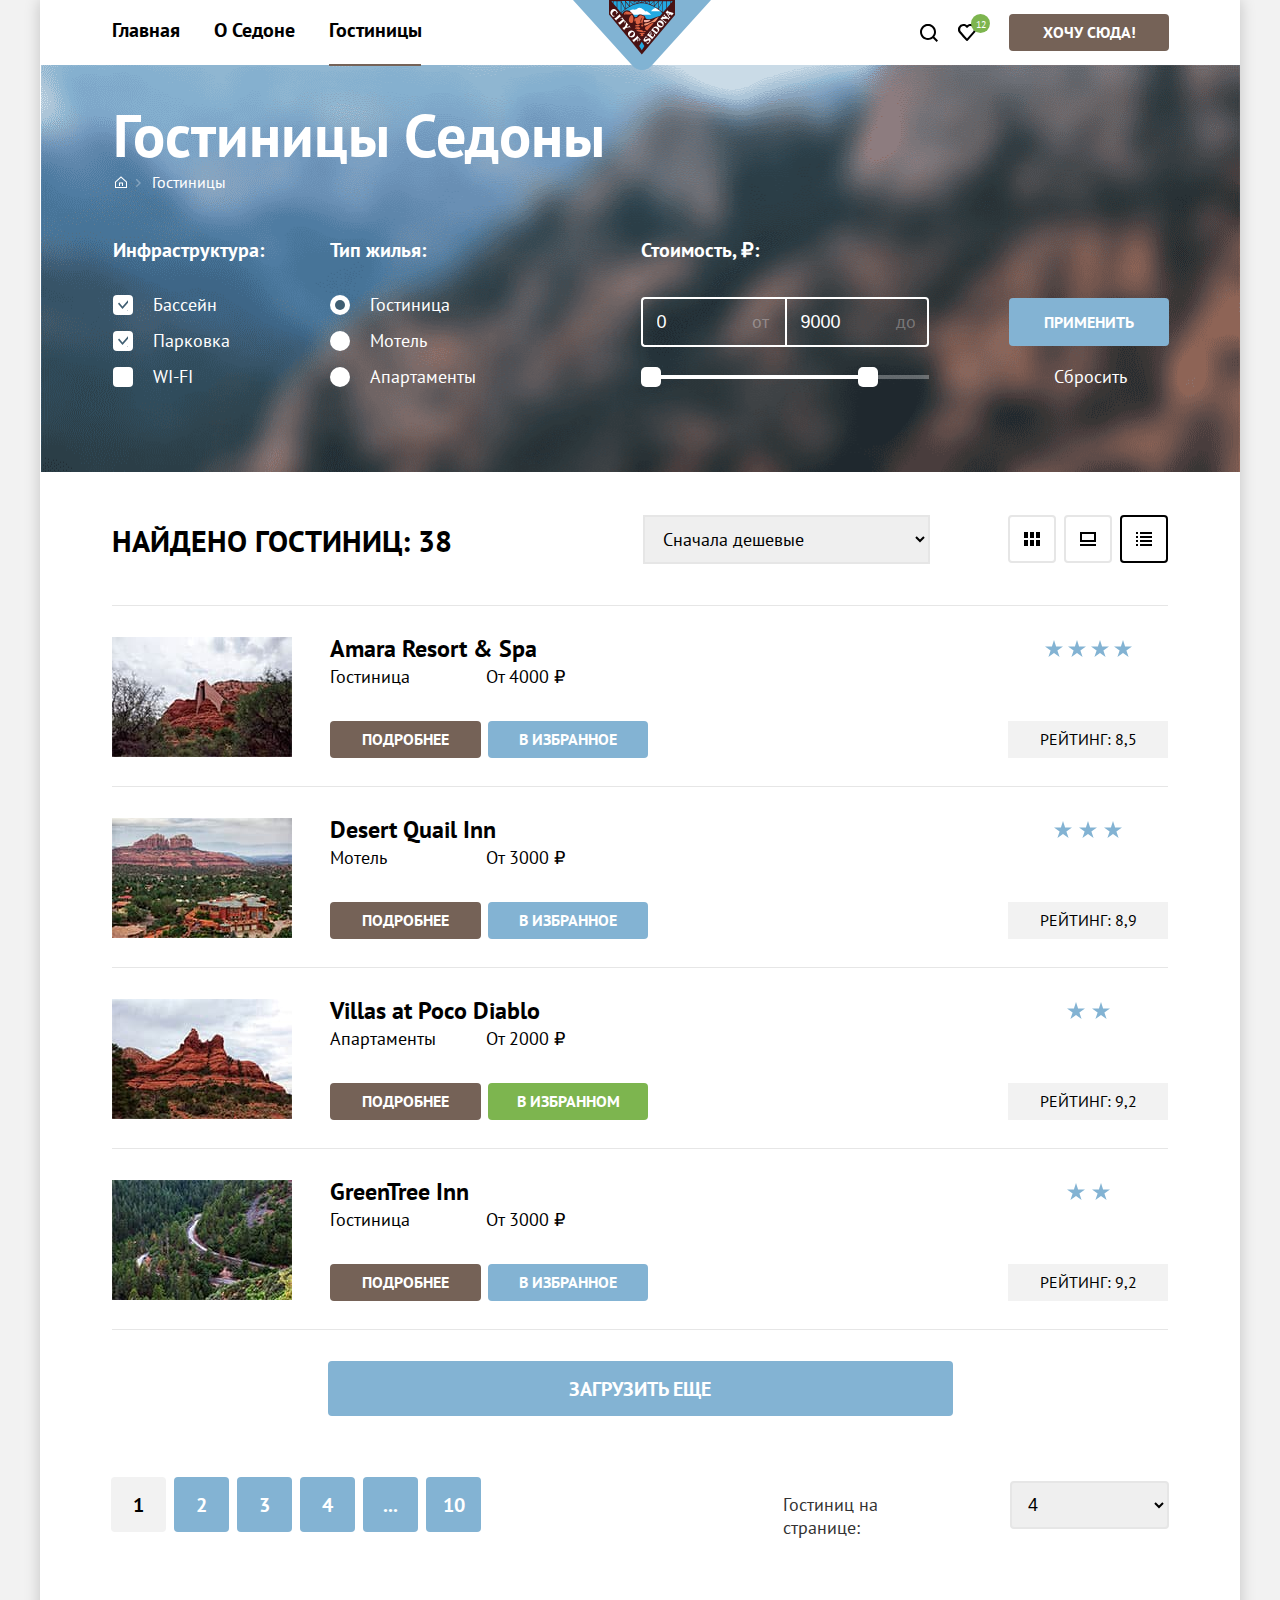
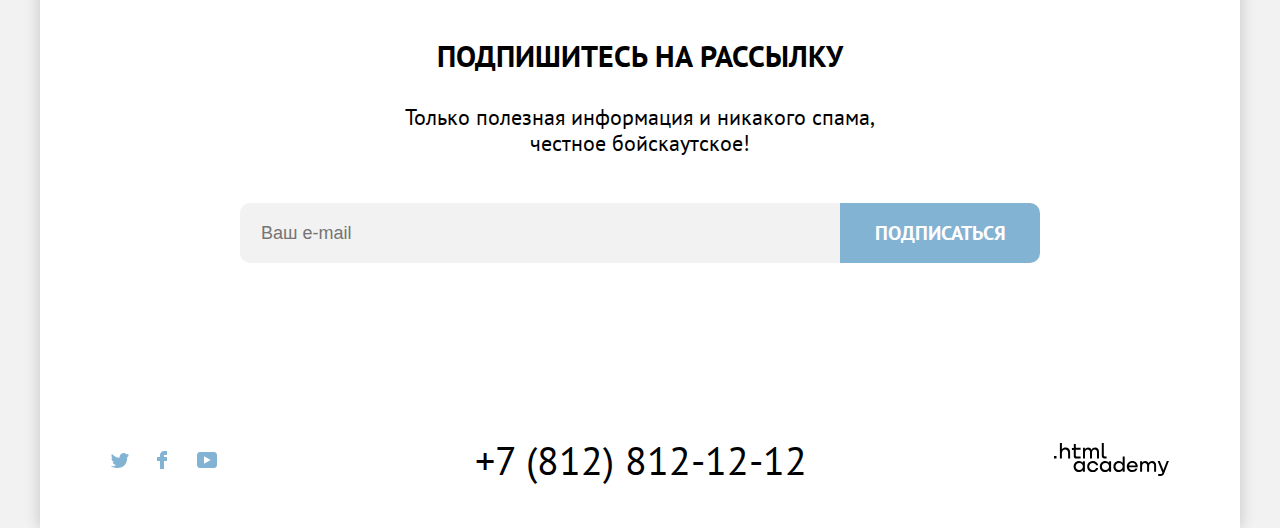
==== commit 40b23081: "Финал" ====
--- a/catalog.html
+++ b/catalog.html
@@ -6,327 +6,329 @@
     <link rel="stylesheet" href="styles/styles.css">
   </head>
   <body>
-    <header class="page-header">
-      <nav class="navigation">
-        <ul class="navigation-list">
-          <li class="navigation-item">
-            <a class="page page-main" href="index.html">Главная</a>
-          </li>
-          <li class="navigation-item">
-            <a class="page page-about" href="about.html">О Седоне</a>
-          </li>
-          <li class="navigation-item">
-            <a class="page page-hotels page-hotels-current" href="hotels.html">Гостиницы</a>
-          </li>
-        </ul>
-        <a class="navigation-logo" href="index.html">
-          <img class="page-navigation-logo" src="img/navigation-logo.svg" width="138" height="70" alt="Логотип «СЕДОНА»">
-        </a>
-        <ul class="navigation-user">
-          <li class="navigation-item">
-            <a class="navigation-link navigation-search" href="#">
-              <svg class="navigation-icon navigation-icon-search" aria-hidden="true" focusable="false" width="18" height="18" fill="none" xmlns="http://www.w3.org/2000/svg">
-                <path d="m18 16.5-3.7-3.7c1-1.3 1.7-3 1.7-4.9 0-4.4-3.6-8-8-8S0 3.6 0 8c0 4.4 3.6 8 8 8 1.8 0 3.5-.6 4.9-1.7l3.7 3.7 1.4-1.5ZM8 14c-3.3 0-6-2.7-6-6s2.7-6 6-6 6 2.7 6 6-2.7 6-6 6Z" fill="#000"/>
-              </svg>
-              <span class="visually-hidden">
-                Поиск
-              </span>
-            </a>
-          </li>
-          <li class="navigation-item ">
-            <a class="navigation-link navigation-favourites" href="#">
-              <svg class="navigation-icon navigation-icon-favourites" width="18" height="17" fill="none" xmlns="http://www.w3.org/2000/svg">
-                <path d="M8.9 17a.9.9 0 0 1-.8-.4c-5.4-6.1-6.7-7.5-7-7.9A5.4 5.4 0 0 1 5.5 0C6.8 0 8 .5 9 1.3a5.46 5.46 0 0 1 9 4.1c0 1.3-.5 2.5-1.3 3.4l-7 7.9c-.2.2-.4.3-.8.3Zm-6-9.5c.3.4 3.5 4 6.1 6.9l6.2-7c.5-.5.7-1.2.7-2 0-1.8-1.5-3.3-3.3-3.3-1 0-2 .5-2.7 1.3-.3.3-.6.4-.9.4-.3 0-.6-.2-.8-.4-.7-.8-1.7-1.3-2.7-1.3-1.8 0-3.3 1.5-3.3 3.3-.1.9.3 1.6.7 2.1-.1 0-.1 0 0 0Z" fill="#000"/>
-              </svg>
-              <span class="visually-hidden">
-                Избранное
-              </span>
-            </a>
-          </li>
-          <li class="navigation-item">
-            <button class="button navigation-button" type="button">Хочу сюда!</button>
-          </li>
-        </ul>
-      </nav>
-    </header>
-    <main class="main-container main-catalog">
-      <div class="page-container">
-        <div class="catalog-wrap">
-          <h1 class="catalog-title"> Гостиницы Седоны</h1>
-          <ul class="breadcrumbs">
-            <li class="breadcrumbs-item">
-              <a class="breadcrumbs-link link-index" href="index.html">
-                <p class="visually-hidden">Главная</p>
-              </a>
-            </li>
-            <li class="breadcrumbs-item">
-              <a class="breadcrumbs-link link-hotels">Гостиницы</a>
+    <div class="body-wrapper">
+      <header class="page-header">
+        <nav class="navigation">
+          <ul class="navigation-list">
+            <li class="navigation-item">
+              <a class="page page-main" href="index.html">Главная</a>
+            </li>
+            <li class="navigation-item">
+              <a class="page page-about" href="about.html">О Седоне</a>
+            </li>
+            <li class="navigation-item">
+              <a class="page page-hotels page-hotels-current" href="hotels.html">Гостиницы</a>
             </li>
           </ul>
-          <section class="catalog-products">
-            <h2 class="visually-hidden">Фильтры поиска гостиниц</h2>
-            <form class="catalog-filter" action="https://echo.htmlacademy.ru/" method="get">
-              <div class="filter-group-infrastructure">
-                <fieldset class="catalog-filter-group">
-                  <legend class="catalog-filter-title">Инфраструктура:</legend>
-                  <ul class="catalog-filter-list">
-                    <li class="catalog-filter-item">
-                      <label class="control">
-                        <input class="visually-hidden control-input" type="checkbox" name="infrastructure" value="pool" checked>
-                        <span class="control-square"></span>
-                        <span class="control-label"> Бассейн </span>
+          <a class="navigation-logo" href="index.html">
+            <img class="page-navigation-logo" src="img/navigation-logo.svg" width="138" height="70" alt="Логотип «СЕДОНА»">
+          </a>
+          <ul class="navigation-user">
+            <li class="navigation-item">
+              <a class="navigation-link navigation-search" href="#">
+                <svg class="navigation-icon navigation-icon-search" aria-hidden="true" focusable="false" width="18" height="18" fill="none" xmlns="http://www.w3.org/2000/svg">
+                  <path d="m18 16.5-3.7-3.7c1-1.3 1.7-3 1.7-4.9 0-4.4-3.6-8-8-8S0 3.6 0 8c0 4.4 3.6 8 8 8 1.8 0 3.5-.6 4.9-1.7l3.7 3.7 1.4-1.5ZM8 14c-3.3 0-6-2.7-6-6s2.7-6 6-6 6 2.7 6 6-2.7 6-6 6Z" fill="#000"/>
+                </svg>
+                <span class="visually-hidden">
+                  Поиск
+                </span>
+              </a>
+            </li>
+            <li class="navigation-item ">
+              <a class="navigation-link navigation-favourites" href="#">
+                <svg class="navigation-icon navigation-icon-favourites" width="18" height="17" fill="none" xmlns="http://www.w3.org/2000/svg">
+                  <path d="M8.9 17a.9.9 0 0 1-.8-.4c-5.4-6.1-6.7-7.5-7-7.9A5.4 5.4 0 0 1 5.5 0C6.8 0 8 .5 9 1.3a5.46 5.46 0 0 1 9 4.1c0 1.3-.5 2.5-1.3 3.4l-7 7.9c-.2.2-.4.3-.8.3Zm-6-9.5c.3.4 3.5 4 6.1 6.9l6.2-7c.5-.5.7-1.2.7-2 0-1.8-1.5-3.3-3.3-3.3-1 0-2 .5-2.7 1.3-.3.3-.6.4-.9.4-.3 0-.6-.2-.8-.4-.7-.8-1.7-1.3-2.7-1.3-1.8 0-3.3 1.5-3.3 3.3-.1.9.3 1.6.7 2.1-.1 0-.1 0 0 0Z" fill="#000"/>
+                </svg>
+                <span class="visually-hidden">
+                  Избранное
+                </span>
+              </a>
+            </li>
+            <li class="navigation-item">
+              <button class="button navigation-button" type="button">Хочу сюда!</button>
+            </li>
+          </ul>
+        </nav>
+      </header>
+      <main class="main-container main-catalog">
+        <div class="page-container">
+          <div class="catalog-wrap">
+            <h1 class="catalog-title"> Гостиницы Седоны</h1>
+            <ul class="breadcrumbs">
+              <li class="breadcrumbs-item">
+                <a class="breadcrumbs-link link-index" href="index.html">
+                  <p class="visually-hidden">Главная</p>
+                </a>
+              </li>
+              <li class="breadcrumbs-item">
+                <a class="breadcrumbs-link link-hotels">Гостиницы</a>
+              </li>
+            </ul>
+            <section class="catalog-products">
+              <h2 class="visually-hidden">Фильтры поиска гостиниц</h2>
+              <form class="catalog-filter" action="https://echo.htmlacademy.ru/" method="get">
+                <div class="filter-group-infrastructure">
+                  <fieldset class="catalog-filter-group">
+                    <legend class="catalog-filter-title">Инфраструктура:</legend>
+                    <ul class="catalog-filter-list">
+                      <li class="catalog-filter-item">
+                        <label class="control">
+                          <input class="visually-hidden control-input" type="checkbox" name="infrastructure" value="pool" checked>
+                          <span class="control-square"></span>
+                          <span class="control-label"> Бассейн </span>
+                        </label>
+                      </li>
+                      <li class="catalog-filter-item">
+                        <label class="control">
+                          <input class="visually-hidden control-input" type="checkbox" name="infrastructure" value="parking" checked>
+                          <span class="control-square"></span>
+                          <span class="control-label"> Парковка </span>
+                        </label>
+                      </li>
+                      <li class="catalog-filter-item">
+                        <label class="control">
+                          <input class="visually-hidden control-input" type="checkbox" name="infrastructure" value="WI-FI">
+                          <span class="control-square"></span>
+                          <span class="control-label"> WI-FI </span>
+                        </label>
+                      </li>
+                    </ul>
+                  </fieldset>
+                </div>
+                <div class="filter-group-type">
+                  <fieldset class="catalog-filter-group">
+                    <legend class="catalog-filter-title">Тип жилья:</legend>
+                    <ul class="catalog-filter-list">
+                      <li class="catalog-filter-item">
+                        <label class="control">
+                          <input class="visually-hidden control-input" type="radio" name="product-group" value="hotel" checked>
+                            <span class="control-circle"></span>
+                            <span class="control-label"> Гостиница </span>
+                        </label>
+                      </li>
+                      <li class="catalog-filter-item">
+                        <label class="control">
+                          <input class="visually-hidden control-input" type="radio" name="product-group" value="motel">
+                          <span class="control-circle"></span>
+                          <span class="control-label"> Мотель </span>
+                        </label>
+                      </li>
+                      <li class="catalog-filter-item">
+                        <label class="control">
+                          <input class="visually-hidden control-input" type="radio" name="product-group" value="Apartments">
+                          <span class="control-circle"></span>
+                          <span class="control-label"> Апартаменты </span>
+                        </label>
+                      </li>
+                    </ul>
+                  </fieldset>
+                </div>
+                <div class="filter-group-toggle">
+                  <fieldset class="catalog-filter-group">
+                    <legend class="catalog-filter-title">Стоимость, ₽:</legend>
+                    <div class="catalog-filter-wrapper">
+                      <label class="catalog-filter-label">
+                        <input class="catalog-filter-input" type="number" name="min-price" placeholder="0">
+                        <span class="catalog-filter-span">от</span>
                       </label>
-                    </li>
-                    <li class="catalog-filter-item">
-                      <label class="control">
-                        <input class="visually-hidden control-input" type="checkbox" name="infrastructure" value="parking" checked>
-                        <span class="control-square"></span>
-                        <span class="control-label"> Парковка </span>
+                      <label class="catalog-filter-label">
+                        <input class="catalog-filter-input" type="number" name="min-price" placeholder="9000">
+                        <span class="catalog-filter-span">до</span>
                       </label>
-                    </li>
-                    <li class="catalog-filter-item">
-                      <label class="control">
-                        <input class="visually-hidden control-input" type="checkbox" name="infrastructure" value="WI-FI">
-                        <span class="control-square"></span>
-                        <span class="control-label"> WI-FI </span>
-                      </label>
-                    </li>
-                  </ul>
-                </fieldset>
-              </div>
-              <div class="filter-group-type">
-                <fieldset class="catalog-filter-group">
-                  <legend class="catalog-filter-title">Тип жилья:</legend>
-                  <ul class="catalog-filter-list">
-                    <li class="catalog-filter-item">
-                      <label class="control">
-                        <input class="visually-hidden control-input" type="radio" name="product-group" value="hotel" checked>
-                          <span class="control-circle"></span>
-                          <span class="control-label"> Гостиница </span>
-                      </label>
-                    </li>
-                    <li class="catalog-filter-item">
-                      <label class="control">
-                        <input class="visually-hidden control-input" type="radio" name="product-group" value="motel">
-                        <span class="control-circle"></span>
-                        <span class="control-label"> Мотель </span>
-                      </label>
-                    </li>
-                    <li class="catalog-filter-item">
-                      <label class="control">
-                        <input class="visually-hidden control-input" type="radio" name="product-group" value="Apartments">
-                        <span class="control-circle"></span>
-                        <span class="control-label"> Апартаменты </span>
-                      </label>
-                    </li>
-                  </ul>
-                </fieldset>
-              </div>
-              <div class="filter-group-toggle">
-                <fieldset class="catalog-filter-group">
-                  <legend class="catalog-filter-title">Стоимость, ₽:</legend>
-                  <div class="catalog-filter-wrapper">
-                    <label class="catalog-filter-label">
-                      <input class="catalog-filter-input" type="number" name="min-price" placeholder="0">
-                      <span class="catalog-filter-span">от</span>
-                    </label>
-                    <label class="catalog-filter-label">
-                      <input class="catalog-filter-input" type="number" name="min-price" placeholder="9000">
-                      <span class="catalog-filter-span">до</span>
-                    </label>
+                    </div>
+                    <div class="range">
+                      <div class="range-wrapper">
+                        <button class="range-toggle toggle-min" type="button">
+                          <span class="visually-hidden">Изменить минимальную цену.</span>
+                        </button>
+                        <button class="range-toggle toggle-max" type="button">
+                          <span class="visually-hidden">Изменить максимальную цену.</span>
+                        </button>
+                      </div>
+                    </div>
+                  </fieldset>
+                </div>
+
+                <div class="button-container">
+                  <button class="button button-apply" type="submit">Применить</button>
+                  <button class="button button-reset" type="reset">Сбросить</button>
+                </div>
+              </form>
+            </section>
+          </div>
+          <div class="sorting-wrap">
+            <form class="sorting">
+              <label class="sorting-result" for="sorting">Найдено гостиниц: 38</label>
+              <select class="select-control" id="sorting" name="sorting">
+                <option value="low">Сначала дешевые</option>
+                <option value="expensive">Сначала дорогие</option>
+              </select>
+            </form>
+            <div class="sorting-button">
+              <a href="#" class="button button-icons">
+                <span class="visually-hidden">Показать значки</span>
+              </a>
+              <a href="#" class="button button-list">
+                <span class="visually-hidden">Показать список</span>
+              </a>
+              <a class="button button-cards" href="#">
+                <span class="visually-hidden">Показать карточки</span>
+              </a>
+            </div>
+          </div>
+          <section  class="hotels-wrap">
+            <ul class="hotels">
+              <li class="hotel">
+                <img class="hotel-img" src="img/amararesortspa.jpg" width="180" height="120" alt="Amara Resort & Spa">
+                <div class="hotel-description">
+                  <h3 class="hotel-title">Amara Resort & Spa</h3>
+                  <div class="type-price">
+                    <p class="hotel-type"> Гостиница </p>
+                    <p class="hotel-price"> От 4000 ₽ </p>
                   </div>
-                  <div class="range">
-                    <div class="range-wrapper">
-                      <button class="range-toggle toggle-min" type="button">
-                        <span class="visually-hidden">Изменить минимальную цену.</span>
-                      </button>
-                      <button class="range-toggle toggle-max" type="button">
-                        <span class="visually-hidden">Изменить максимальную цену.</span>
-                      </button>
-                    </div>
+                <a class="button button-detailed">Подробнее</a>
+                <button class="button button-favourites" type="button">В избранное</button>
+                </div>
+                <div class="rating">
+                  <p class="hotel-star star-four"></p>
+                  <p class="hotel-rating">Рейтинг: 8,5</p>
+                </div>
+              </li>
+              <li class="hotel">
+                <img class="hotel-img" src="img/desertquailInn.jpg" width="180" height="120" alt="Desert Quail Inn">
+                <div class="hotel-description">
+                  <h3 class="hotel-title">Desert Quail Inn</h3>
+                  <div class="type-price">
+                    <p class="hotel-type"> Мотель </p>
+                    <p class="hotel-price"> От 3000 ₽ </p>
                   </div>
-                </fieldset>
-              </div>
-
-              <div class="button-container">
-                <button class="button button-apply" type="submit">Применить</button>
-                <button class="button button-reset" type="reset">Сбросить</button>
-              </div>
+                  <a class="button button-detailed">Подробнее</a>
+                  <button class="button button-favourites" type="button">В избранное</button>
+                </div>
+                <div class="rating">
+                  <p class="hotel-star star-three"></p>
+                  <p class="hotel-rating">Рейтинг: 8,9</p>
+                </div>
+              </li>
+              <li class="hotel">
+                <img class="hotel-img" src="img/villasatpocodiablo.jpg" width="180" height="120" alt="Villas at Poco Diablo">
+                <div class="hotel-description">
+                  <h3 class="hotel-title">Villas at Poco Diablo</h3>
+                  <div class="type-price">
+                    <p class="hotel-type"> Апартаменты </p>
+                    <p class="hotel-price"> От 2000 ₽ </p>
+                  </div>
+                  <a class="button button-detailed">Подробнее</a>
+                  <button class="button button-favourites button-favourites-current" type="button">В избранном</button>
+                </div>
+                <div class="rating">
+                  <p class="hotel-star star-two"></p>
+                  <p class="hotel-rating">Рейтинг: 9,2</p>
+                </div>
+              </li>
+              <li class="hotel">
+                <img class="hotel-img" src="img/greentreeInn.jpg" width="180" height="120" alt="GreenTree Inn">
+                <div class="hotel-description">
+                  <h3 class="hotel-title">GreenTree Inn</h3>
+                  <div class="type-price">
+                    <p class="hotel-type"> Гостиница </p>
+                    <p class="hotel-price"> От 3000 ₽ </p>
+                  </div>
+                  <a class="button button-detailed">Подробнее</a>
+                  <button class="button button-favourites" type="button">В избранное</button>
+                </div>
+                <div class="rating">
+                  <p class="hotel-star star-two"></p>
+                  <p class="hotel-rating">Рейтинг: 9,2</p>
+                </div>
+              </li>
+            </ul>
+            <button class="button button-upload" type="button">Загрузить еще</button>
+          </section>
+          <section class="pagination-wrap">
+            <ul class="pagination">
+              <li class="pagination-item">
+                <a class="pagination-link pagination-current">1</a>
+              </li>
+              <li class="pagination-item">
+                <a class="pagination-link" href="#">2</a>
+              </li>
+              <li class="pagination-item">
+                <a class="pagination-link" href="#">3</a>
+              </li>
+              <li class="pagination-item">
+                <a class="pagination-link" href="#">4</a>
+              <li class="pagination-item">
+                <a class="pagination-link" href="#">...</a>
+              </li>
+              </li>
+              <li class="pagination-item">
+                <a class="pagination-link" href="#">10</a>
+              </li>
+            </ul>
+            <form class="hotelsonpage">
+              <label class="hotelsonpage-result" for="hotelsonpage">Гостиниц на странице:</label>
+              <select class="hotelsonpage-control" id="hotelsonpage" name="hotelsonpage">
+                <option value="four">4</option>
+                <option value="five">5</option>
+                <option value="six">6</option>
+              </select>
             </form>
           </section>
         </div>
-        <div class="sorting-wrap">
-          <form class="sorting">
-            <label class="sorting-result" for="sorting">Найдено гостиниц: 38</label>
-            <select class="select-control" id="sorting" name="sorting">
-              <option value="low">Сначала дешевые</option>
-              <option value="expensive">Сначала дорогие</option>
-            </select>
-          </form>
-          <div class="sorting-button">
-            <a href="#" class="button button-icons">
-              <span class="visually-hidden">Показать значки</span>
-            </a>
-            <a href="#" class="button button-list">
-              <span class="visually-hidden">Показать список</span>
-            </a>
-            <a class="button button-cards" href="#">
-              <span class="visually-hidden">Показать карточки</span>
-            </a>
-          </div>
+      </main>
+      <footer>
+        <div class="index-footer-container">
+          <section class="subscribe">
+            <h2 class="subscribe-title">Подпишитесь на рассылку</h2>
+            <p class="subscribe-description">Только полезная информация и никакого спама, <br> честное бойскаутское!</p>
+            <form class="subscribe-form" action="https://echo.htmlacademy.ru/" method="post">
+                <input class="subscribe-field" type="text" id="subscribe-mail" name="subscribe-mail" placeholder="Ваш e-mail">
+                <button class="button button-subscribe" type="button">Подписаться</button>
+            </form>
+          </section>
+          <section class="footer-contacts">
+            <h2 class="visually-hidden">Давайте дружить</h2>
+            <div class="footer-contacts-container footer-contacts-catalog">
+              <ul class="social-list">
+                <li class="social-item">
+                  <a class="button-social button-tw" href="https://twitter.com/htmlacademy_ru">
+                    <svg class="social-img" aria-hidden="true" focusable="false" width="18" height="15" fill="none" xmlns="http://www.w3.org/2000/svg">
+                      <path d="M11.6.2c1.8-.5 3.2.3 3.8 1.2.7-.2 1.4-.5 2.1-.7 0 .9-.6 1.5-.9 1.8.7.1 1.4-.6 1.4-.6-.2 1-1.1 1.8-1.7 2C16.1 10.7 13 15.1 5.7 15h-.5c-.4 0-4.4-.5-5.2-1.9 2.4.2 4.1-.4 5-1.2-1-.3-2.9-.4-3.2-2.9.4.1.6.2 1.3.1C1.8 8.3.4 7.5.5 5.3c.3.3 1.1.5 1.4.5C1.1 5.6-.2 2.5.9.9c1.9 1.9 4 3.6 7.6 3.8C8.7 2.3 9.7.8 11.6.2Z" />
+                    </svg>
+                    <span class="visually-hidden">Твиттер</span>
+                  </a>
+                </li>
+                <li class="social-item">
+                  <a class="button-social button-fb" href="https://www.facebook.com/htmlacademy">
+                    <svg class="social-img" aria-hidden="true" focusable="false" width="10" height="18" fill="none" xmlns="http://www.w3.org/2000/svg">
+                      <path d="M7 0C4.8 0 3 1.8 3 4v2H0v4h3v8h4v-8h3V6H7V4h3V0H7Z"/>
+                    </svg>
+                    <span class="visually-hidden">Фэйсбук</span>
+                  </a>
+                </li>
+                <li class="social-item">
+                  <a class="button-social button-yt" href="https://www.youtube.com/c/HTMLAcademyRUS">
+                    <svg class="social-img" aria-hidden="true" focusable="false" width="20" height="16" fill="none" xmlns="http://www.w3.org/2000/svg">
+                      <path d="M17 0H2.9C1.2 0 0 1.5 0 3.2v9.5C0 14.5 1.2 16 2.9 16h14.3c1.5 0 2.9-1.5 2.9-3.2V3.2C19.9 1.5 18.7 0 17 0ZM7 11.8V4.2L13.7 8 7 11.8Z"/>
+                    </svg>
+                    <span class="visually-hidden">Ютуб</span>
+                  </a>
+                </li>
+              </ul>
+              <a class="contacts-phone" href="tel:+781258121212">+7 (812) 812-12-12</a>
+              <a class="htmlacademy-link" href="https://htmlacademy.ru/">
+                <svg class="htmlacademy-link-icon" aria-hidden="true" focusable="false" width="115" height="33" fill="none" xmlns="http://www.w3.org/2000/svg">
+                  <path d="M0 12.9v2.6h2.5v-2.6H0ZM11.6 4.5c-1.6 0-2.8.7-3.6 1.7h-.1V0h-2v15.5h2v-5.3c0-2.1 1.3-3.6 3.3-3.6 1.8 0 2.9 1.4 2.9 3.2v5.7h2V9.4c.1-3-1.8-4.9-4.5-4.9ZM26.6 4.8h-4.8V1.1h-2v3.8h-1.9v2h1.9v6c0 1.7 1 2.7 2.7 2.7h4.1v-2h-3.7c-.7 0-1.1-.4-1.1-1.1V6.8h4.8v-2ZM41.1 4.6c-1.6 0-2.9.8-3.5 2.1h-.1c-.6-1.2-1.8-2.1-3.4-2.1-1.4 0-2.5.8-3.1 1.8h-.1V4.8H29v10.6h2V10c0-2 1-3.5 2.6-3.5 1.5 0 2.4 1 2.4 2.6v6.3h2V9.8c0-2.4 1.4-3.3 2.6-3.3 1.5 0 2.4 1 2.4 2.6v6.3h2V8.9c.1-2.5-1.4-4.3-3.9-4.3ZM47.8 12.7c0 1.7 1 2.7 2.8 2.7h2v-2h-1.7c-.7 0-1.1-.4-1.1-1.1V0h-2v12.7ZM28.9 19.7c-.9-1.1-2.2-1.8-3.9-1.8-3.1 0-5.4 2.3-5.4 5.6s2.3 5.6 5.4 5.6c1.8 0 3-.8 3.8-1.9h.1v1.6h2V18.2h-2v1.5Zm-3.6 7.4c-2.2 0-3.6-1.6-3.6-3.6s1.4-3.6 3.6-3.6 3.6 1.6 3.6 3.6c0 1.9-1.4 3.6-3.6 3.6ZM44.2 22c-.5-2.4-2.6-4.1-5.4-4.1a5.4 5.4 0 0 0-5.6 5.6c0 3.1 2.2 5.6 5.6 5.6 2.8 0 4.9-1.8 5.4-4.2h-2.1a3.4 3.4 0 0 1-3.3 2.3c-2.2 0-3.6-1.6-3.6-3.6s1.4-3.6 3.6-3.6c1.6 0 2.8 1 3.3 2.2h2.1V22ZM55.1 19.7c-.9-1.1-2.2-1.8-3.9-1.8-3.1 0-5.4 2.3-5.4 5.6s2.3 5.6 5.4 5.6c1.8 0 3-.8 3.8-1.9h.1v1.6h2V18.2h-2v1.5Zm-3.6 7.4c-2.2 0-3.6-1.6-3.6-3.6s1.4-3.6 3.6-3.6 3.6 1.6 3.6 3.6c0 1.9-1.5 3.6-3.6 3.6ZM68.7 19.8c-.9-1.1-2.2-1.9-3.9-1.9-3.1 0-5.4 2.3-5.4 5.6s2.2 5.6 5.4 5.6c1.7 0 3-.8 3.8-1.8h.1v1.5h2V13.4h-2v6.4Zm-3.6 7.3c-2.2 0-3.6-1.6-3.6-3.6s1.4-3.6 3.6-3.6 3.6 1.6 3.6 3.6c-.1 2-1.5 3.6-3.6 3.6ZM78.3 17.9c-3.3 0-5.5 2.5-5.5 5.6 0 3 2.1 5.6 5.5 5.6 2.5 0 4.5-1.3 5.2-3.6h-2.1c-.5 1-1.6 1.6-3 1.6-1.9 0-3.3-1.3-3.4-2.9h8.8c.2-3.6-2-6.3-5.5-6.3Zm0 1.9c1.7 0 3 1 3.3 2.6h-6.5c.3-1.5 1.5-2.6 3.2-2.6ZM98.2 17.9c-1.6 0-2.9.8-3.6 2h-.1c-.6-1.2-1.8-2-3.4-2-1.4 0-2.5.7-3.1 1.8v-1.5h-1.9v10.6h2v-5.4c0-2 1-3.4 2.6-3.5 1.5 0 2.4 1 2.4 2.6v6.3h2v-5.6c0-2.4 1.4-3.3 2.6-3.3 1.5 0 2.4 1 2.4 2.6v6.3h2v-6.5c.1-2.6-1.4-4.4-3.9-4.4ZM109.4 27l-3.6-8.9h-2.2l4.8 11.6c-.3.9-.7 1.2-1.7 1.2h-2.5v2h2.5c1.8 0 2.8-.8 3.5-2.6l4.7-12.2h-2.1l-3.4 8.9Z"/>
+                </svg>
+                <span class="visually-hidden">
+                  .html academy
+                </span>
+              </a>
+            </div>
+          </section>
         </div>
-        <section  class="hotels-wrap">
-          <ul class="hotels">
-            <li class="hotel">
-              <img class="hotel-img" src="img/amararesortspa.jpg" width="180" height="120" alt="Amara Resort & Spa">
-              <div class="hotel-description">
-                <h3 class="hotel-title">Amara Resort & Spa</h3>
-                <div class="type-price">
-                  <p class="hotel-type"> Гостиница </p>
-                  <p class="hotel-price"> От 4000 ₽ </p>
-                </div>
-              <a class="button button-detailed">Подробнее</a>
-              <button class="button button-favourites" type="button">В избранное</button>
-              </div>
-              <div class="rating">
-                <p class="hotel-star star-four"></p>
-                <p class="hotel-rating">Рейтинг: 8,5</p>
-              </div>
-            </li>
-            <li class="hotel">
-              <img class="hotel-img" src="img/desertquailInn.jpg" width="180" height="120" alt="Desert Quail Inn">
-              <div class="hotel-description">
-                <h3 class="hotel-title">Desert Quail Inn</h3>
-                <div class="type-price">
-                  <p class="hotel-type"> Мотель </p>
-                  <p class="hotel-price"> От 3000 ₽ </p>
-                </div>
-                <a class="button button-detailed">Подробнее</a>
-                <button class="button button-favourites" type="button">В избранное</button>
-              </div>
-              <div class="rating">
-                <p class="hotel-star star-three"></p>
-                <p class="hotel-rating">Рейтинг: 8,9</p>
-              </div>
-            </li>
-            <li class="hotel">
-              <img class="hotel-img" src="img/villasatpocodiablo.jpg" width="180" height="120" alt="Villas at Poco Diablo">
-              <div class="hotel-description">
-                <h3 class="hotel-title">Villas at Poco Diablo</h3>
-                <div class="type-price">
-                  <p class="hotel-type"> Апартаменты </p>
-                  <p class="hotel-price"> От 2000 ₽ </p>
-                </div>
-                <a class="button button-detailed">Подробнее</a>
-                <button class="button button-favourites button-favourites-current" type="button">В избранном</button>
-              </div>
-              <div class="rating">
-                <p class="hotel-star star-two"></p>
-                <p class="hotel-rating">Рейтинг: 9,2</p>
-              </div>
-            </li>
-            <li class="hotel">
-              <img class="hotel-img" src="img/greentreeInn.jpg" width="180" height="120" alt="GreenTree Inn">
-              <div class="hotel-description">
-                <h3 class="hotel-title">GreenTree Inn</h3>
-                <div class="type-price">
-                  <p class="hotel-type"> Гостиница </p>
-                  <p class="hotel-price"> От 3000 ₽ </p>
-                </div>
-                <a class="button button-detailed">Подробнее</a>
-                <button class="button button-favourites" type="button">В избранное</button>
-              </div>
-              <div class="rating">
-                <p class="hotel-star star-two"></p>
-                <p class="hotel-rating">Рейтинг: 9,2</p>
-              </div>
-            </li>
-          </ul>
-          <button class="button button-upload" type="button">Загрузить еще</button>
-        </section>
-        <section class="pagination-wrap">
-          <ul class="pagination">
-            <li class="pagination-item">
-              <a class="pagination-link pagination-current">1</a>
-            </li>
-            <li class="pagination-item">
-              <a class="pagination-link" href="#">2</a>
-            </li>
-            <li class="pagination-item">
-              <a class="pagination-link" href="#">3</a>
-            </li>
-            <li class="pagination-item">
-              <a class="pagination-link" href="#">4</a>
-            <li class="pagination-item">
-              <a class="pagination-link" href="#">...</a>
-            </li>
-            </li>
-            <li class="pagination-item">
-              <a class="pagination-link" href="#">10</a>
-            </li>
-          </ul>
-          <form class="hotelsonpage">
-            <label class="hotelsonpage-result" for="hotelsonpage">Гостиниц на странице:</label>
-            <select class="hotelsonpage-control" id="hotelsonpage" name="hotelsonpage">
-              <option value="four">4</option>
-              <option value="five">5</option>
-              <option value="six">6</option>
-            </select>
-          </form>
-        </section>
-      </div>
-    </main>
-    <footer>
-      <div class="index-footer-container">
-        <section class="subscribe">
-          <h2 class="subscribe-title">Подпишитесь на рассылку</h2>
-          <p class="subscribe-description">Только полезная информация и никакого спама, <br> честное бойскаутское!</p>
-          <form class="subscribe-form" action="https://echo.htmlacademy.ru/" method="post">
-              <input class="subscribe-field" type="text" id="subscribe-mail" name="subscribe-mail" placeholder="Ваш e-mail">
-              <button class="button button-subscribe" type="button">Подписаться</button>
-          </form>
-        </section>
-        <section class="footer-contacts">
-          <h2 class="visually-hidden">Давайте дружить</h2>
-          <div class="footer-contacts-container footer-contacts-catalog">
-            <ul class="social-list">
-              <li class="social-item">
-                <a class="button-social button-tw" href="https://twitter.com/htmlacademy_ru">
-                  <svg class="social-img" aria-hidden="true" focusable="false" width="18" height="15" fill="none" xmlns="http://www.w3.org/2000/svg">
-                    <path d="M11.6.2c1.8-.5 3.2.3 3.8 1.2.7-.2 1.4-.5 2.1-.7 0 .9-.6 1.5-.9 1.8.7.1 1.4-.6 1.4-.6-.2 1-1.1 1.8-1.7 2C16.1 10.7 13 15.1 5.7 15h-.5c-.4 0-4.4-.5-5.2-1.9 2.4.2 4.1-.4 5-1.2-1-.3-2.9-.4-3.2-2.9.4.1.6.2 1.3.1C1.8 8.3.4 7.5.5 5.3c.3.3 1.1.5 1.4.5C1.1 5.6-.2 2.5.9.9c1.9 1.9 4 3.6 7.6 3.8C8.7 2.3 9.7.8 11.6.2Z" />
-                  </svg>
-                  <span class="visually-hidden">Твиттер</span>
-                </a>
-              </li>
-              <li class="social-item">
-                <a class="button-social button-fb" href="https://www.facebook.com/htmlacademy">
-                  <svg class="social-img" aria-hidden="true" focusable="false" width="10" height="18" fill="none" xmlns="http://www.w3.org/2000/svg">
-                    <path d="M7 0C4.8 0 3 1.8 3 4v2H0v4h3v8h4v-8h3V6H7V4h3V0H7Z"/>
-                  </svg>
-                  <span class="visually-hidden">Фэйсбук</span>
-                </a>
-              </li>
-              <li class="social-item">
-                <a class="button-social button-yt" href="https://www.youtube.com/c/HTMLAcademyRUS">
-                  <svg class="social-img" aria-hidden="true" focusable="false" width="20" height="16" fill="none" xmlns="http://www.w3.org/2000/svg">
-                    <path d="M17 0H2.9C1.2 0 0 1.5 0 3.2v9.5C0 14.5 1.2 16 2.9 16h14.3c1.5 0 2.9-1.5 2.9-3.2V3.2C19.9 1.5 18.7 0 17 0ZM7 11.8V4.2L13.7 8 7 11.8Z"/>
-                  </svg>
-                  <span class="visually-hidden">Ютуб</span>
-                </a>
-              </li>
-            </ul>
-            <a class="contacts-phone" href="tel:+781258121212">+7 (812) 812-12-12</a>
-            <a class="htmlacademy-link" href="https://htmlacademy.ru/">
-              <svg class="htmlacademy-link-icon" aria-hidden="true" focusable="false" width="115" height="33" fill="none" xmlns="http://www.w3.org/2000/svg">
-                <path d="M0 12.9v2.6h2.5v-2.6H0ZM11.6 4.5c-1.6 0-2.8.7-3.6 1.7h-.1V0h-2v15.5h2v-5.3c0-2.1 1.3-3.6 3.3-3.6 1.8 0 2.9 1.4 2.9 3.2v5.7h2V9.4c.1-3-1.8-4.9-4.5-4.9ZM26.6 4.8h-4.8V1.1h-2v3.8h-1.9v2h1.9v6c0 1.7 1 2.7 2.7 2.7h4.1v-2h-3.7c-.7 0-1.1-.4-1.1-1.1V6.8h4.8v-2ZM41.1 4.6c-1.6 0-2.9.8-3.5 2.1h-.1c-.6-1.2-1.8-2.1-3.4-2.1-1.4 0-2.5.8-3.1 1.8h-.1V4.8H29v10.6h2V10c0-2 1-3.5 2.6-3.5 1.5 0 2.4 1 2.4 2.6v6.3h2V9.8c0-2.4 1.4-3.3 2.6-3.3 1.5 0 2.4 1 2.4 2.6v6.3h2V8.9c.1-2.5-1.4-4.3-3.9-4.3ZM47.8 12.7c0 1.7 1 2.7 2.8 2.7h2v-2h-1.7c-.7 0-1.1-.4-1.1-1.1V0h-2v12.7ZM28.9 19.7c-.9-1.1-2.2-1.8-3.9-1.8-3.1 0-5.4 2.3-5.4 5.6s2.3 5.6 5.4 5.6c1.8 0 3-.8 3.8-1.9h.1v1.6h2V18.2h-2v1.5Zm-3.6 7.4c-2.2 0-3.6-1.6-3.6-3.6s1.4-3.6 3.6-3.6 3.6 1.6 3.6 3.6c0 1.9-1.4 3.6-3.6 3.6ZM44.2 22c-.5-2.4-2.6-4.1-5.4-4.1a5.4 5.4 0 0 0-5.6 5.6c0 3.1 2.2 5.6 5.6 5.6 2.8 0 4.9-1.8 5.4-4.2h-2.1a3.4 3.4 0 0 1-3.3 2.3c-2.2 0-3.6-1.6-3.6-3.6s1.4-3.6 3.6-3.6c1.6 0 2.8 1 3.3 2.2h2.1V22ZM55.1 19.7c-.9-1.1-2.2-1.8-3.9-1.8-3.1 0-5.4 2.3-5.4 5.6s2.3 5.6 5.4 5.6c1.8 0 3-.8 3.8-1.9h.1v1.6h2V18.2h-2v1.5Zm-3.6 7.4c-2.2 0-3.6-1.6-3.6-3.6s1.4-3.6 3.6-3.6 3.6 1.6 3.6 3.6c0 1.9-1.5 3.6-3.6 3.6ZM68.7 19.8c-.9-1.1-2.2-1.9-3.9-1.9-3.1 0-5.4 2.3-5.4 5.6s2.2 5.6 5.4 5.6c1.7 0 3-.8 3.8-1.8h.1v1.5h2V13.4h-2v6.4Zm-3.6 7.3c-2.2 0-3.6-1.6-3.6-3.6s1.4-3.6 3.6-3.6 3.6 1.6 3.6 3.6c-.1 2-1.5 3.6-3.6 3.6ZM78.3 17.9c-3.3 0-5.5 2.5-5.5 5.6 0 3 2.1 5.6 5.5 5.6 2.5 0 4.5-1.3 5.2-3.6h-2.1c-.5 1-1.6 1.6-3 1.6-1.9 0-3.3-1.3-3.4-2.9h8.8c.2-3.6-2-6.3-5.5-6.3Zm0 1.9c1.7 0 3 1 3.3 2.6h-6.5c.3-1.5 1.5-2.6 3.2-2.6ZM98.2 17.9c-1.6 0-2.9.8-3.6 2h-.1c-.6-1.2-1.8-2-3.4-2-1.4 0-2.5.7-3.1 1.8v-1.5h-1.9v10.6h2v-5.4c0-2 1-3.4 2.6-3.5 1.5 0 2.4 1 2.4 2.6v6.3h2v-5.6c0-2.4 1.4-3.3 2.6-3.3 1.5 0 2.4 1 2.4 2.6v6.3h2v-6.5c.1-2.6-1.4-4.4-3.9-4.4ZM109.4 27l-3.6-8.9h-2.2l4.8 11.6c-.3.9-.7 1.2-1.7 1.2h-2.5v2h2.5c1.8 0 2.8-.8 3.5-2.6l4.7-12.2h-2.1l-3.4 8.9Z"/>
-              </svg>
-              <span class="visually-hidden">
-                .html academy
-              </span>
-            </a>
-          </div>
-        </section>
-      </div>
-    </footer>
+      </footer>
+    </div>
   </body>
 </html>
--- a/styles/styles.css
+++ b/styles/styles.css
@@ -27,7 +27,7 @@
   font-size: 18px;
   line-height: 21px;
   color: #333333;
-  background-color: #FFFFFF;
+  background-color: #F2F2F2;
   margin: 0;
 }
 
@@ -181,7 +181,7 @@
   fill: #756257;
 }
 
-.navigation-link:focus {  /*  ФИГНЯ!!  */
+.navigation-link:focus {
 
   outline: 3px solid #83B3D3;
   border-radius: 10px;
@@ -212,7 +212,6 @@
 .navigation-favourites::after {
   position: absolute;
   content:  '12';
-  /*display: block;*/
   width: 19px;
   height: 19px;
   top: 0px;
@@ -419,10 +418,17 @@
   color: rgba(255, 255, 255, 0.3);
 }
 
+.body-wrapper {
+  width: 1200px;
+  margin: 0 auto;
+  background-color: #FFFFFF;
+  box-shadow: 0px 0px 15px rgba(0, 0, 0, 0.2);
+}
+
 .main-container {
   display: flex;
-  flex-grow: 1; /* не понимаю зачем так и так работает*/
-  margin-top: -5px; /*только прозрачность надо наверное? */
+  flex-grow: 1;
+  margin-top: -5px;
 }
 
 .main-index {
@@ -461,7 +467,7 @@
 
 }
 
-.index-logo::after {    /*не понятно) почему относительно index-img не работает*/
+.index-logo::after {
   content: '';
   position: absolute;
   top: 428px;
@@ -478,7 +484,7 @@
   font-size: 30px;
   line-height: 36px;
   text-transform: uppercase;
-  font-weight: 700;  /*  Почему не работает? Потому что апперкейс есть? */
+  font-weight: 700;
   padding: 3px 0;
   margin-bottom: 29px;
 }
@@ -570,7 +576,7 @@
 
 .cities-item {
   position: relative;
-  width: 400px; /* Почему работает только с этим?*/
+  width: 400px;
   margin: 0;
   padding-top: 184px;
   padding-bottom: 89px;
@@ -986,7 +992,7 @@
   opacity: 0.6;
 }
 
-.breadcrumbs-link:focus {   /*Не понятно!!!*/
+.breadcrumbs-link:focus {
   outline: 3px solid #83B3D3;
   border-radius: 4px;
 }
@@ -1024,15 +1030,15 @@
 
 .filter-group-type {
   width: 144px;
-  margin: 0;      /*почему не работает без этого, хотя все отступы и размеры остальных 3- блоков выставил?*/
-  margin-right: 167px; /*Если это указываешь то апартаменты не влезают в одну строку*/
+  margin: 0;
+  margin-right: 167px;
 
 }
 
 .catalog-filter-group {
   margin: 0;
   padding: 0;
-  border: 0; /* Все равно ширина 154. Почему?*/
+  border: 0;
 
 }
 
@@ -1188,7 +1194,7 @@
 
 .catalog-filter-input {
   box-sizing: border-box;
-  width: 112px;  /*почему без этого не работает?*/
+  width: 112px;
   margin: 0;
   padding: 13px 14px;
   font-size: 18px;
@@ -1450,9 +1456,7 @@
   opacity: 0.3;
 }
 
-.hotel-description {
-
-}
+
 
 .hotel-title {
   font-size: 24px;
@@ -1610,7 +1614,7 @@
   color: #FFFFFF;
   margin: 0 auto;
   margin-top: 31px;
-  margin-bottom: 30px;  /*Что-то ту не то)))*/
+  margin-bottom: 30px;
 }
 
 .pagination-wrap {
@@ -1768,7 +1772,7 @@
 
 .modal-close-button:active {
   background-color: #E6E6E6;
-  opacity: 0.3;  /*как сделать как в фигме? Прозрачен должен быть только крестик */
+  opacity: 0.3;
 }
 
 
@@ -1843,7 +1847,7 @@
   line-height: 40px;
 }
 
-.field-description-red  {  /*что-то не работает!!*/
+.field-description-red  {
   color: #FF5757;
 }
 
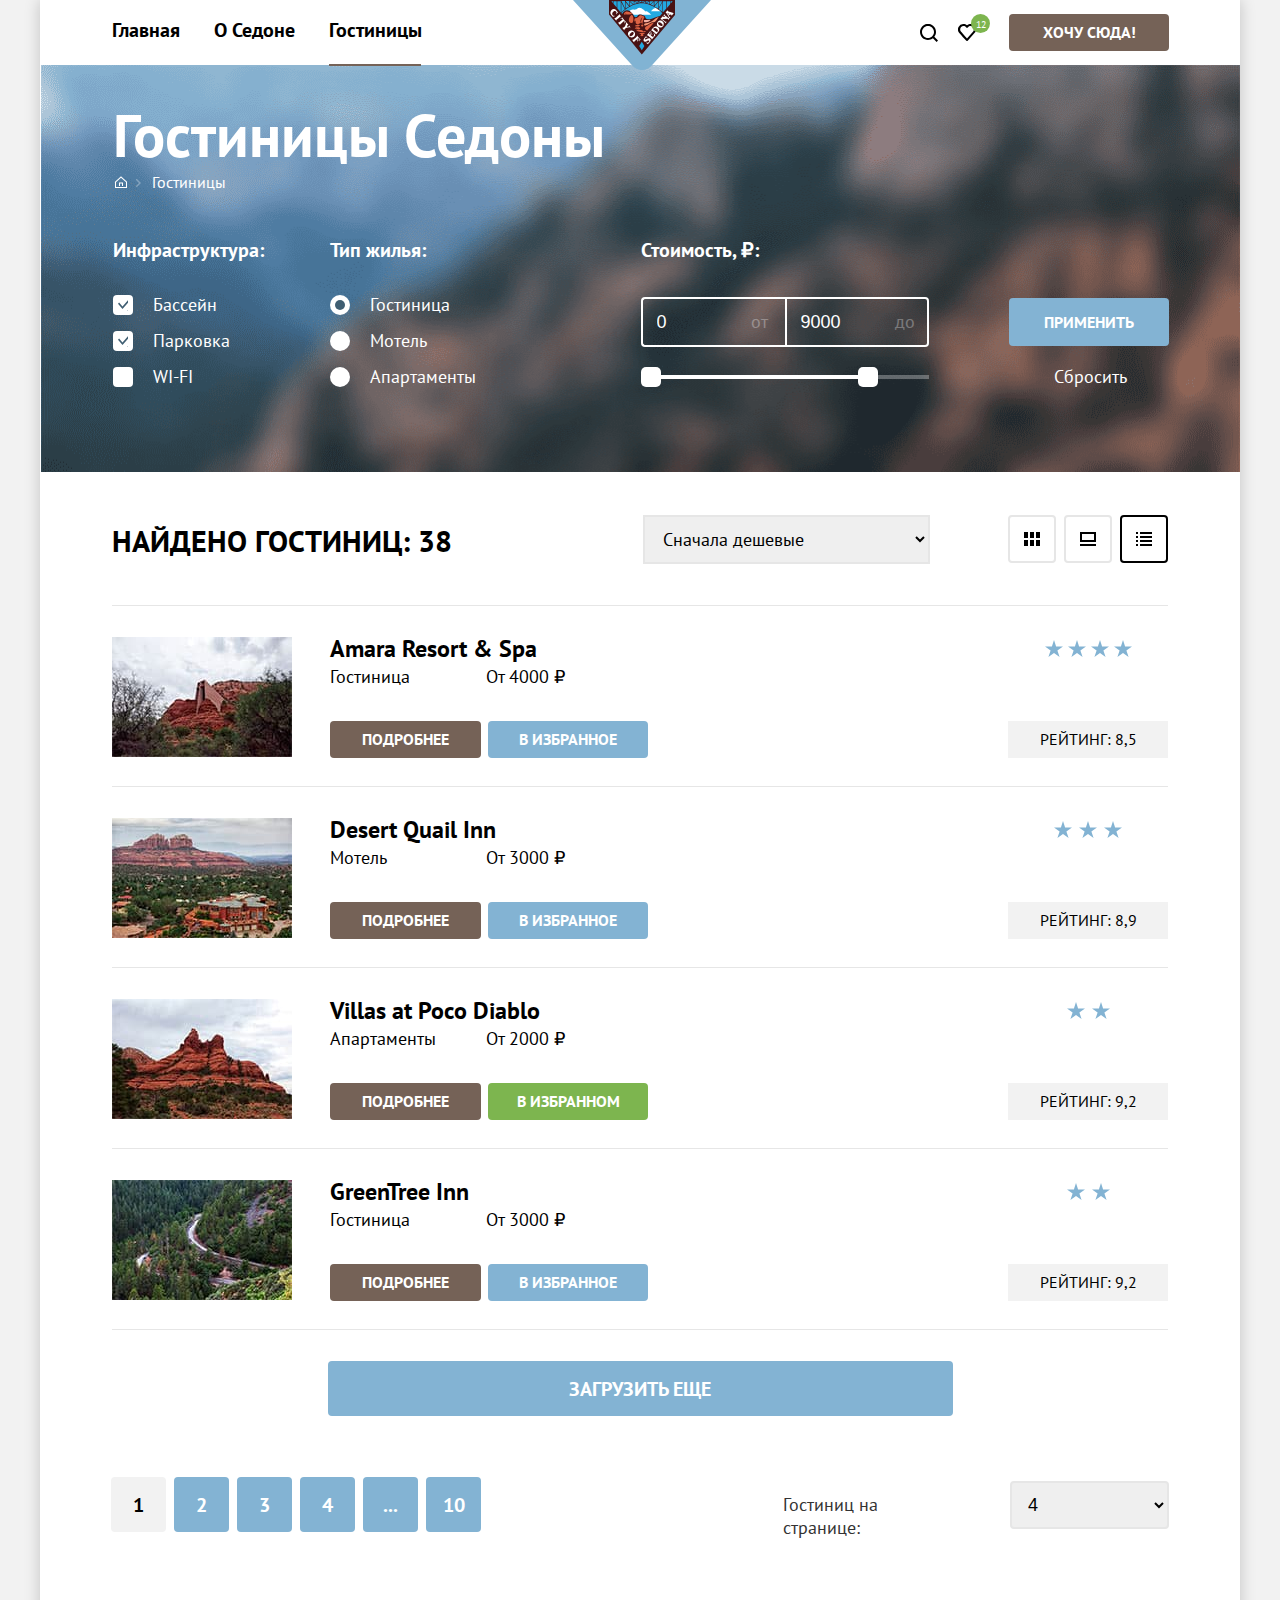
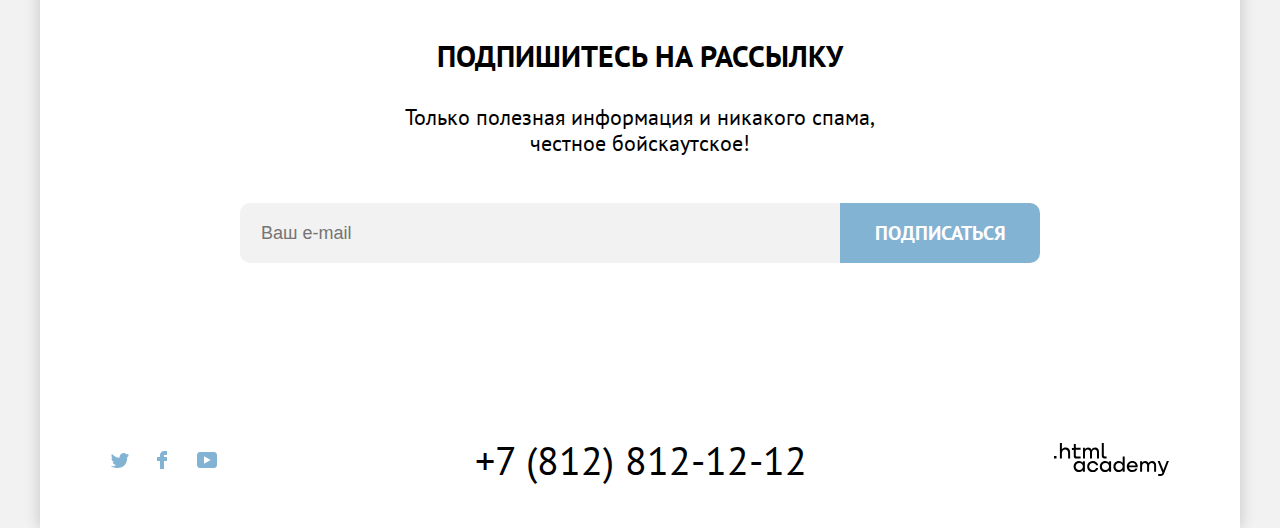
==== commit 48e6026f: "Обновил" ====
--- a/catalog.html
+++ b/catalog.html
@@ -4,6 +4,7 @@
     <meta charset="utf-8">
     <title>HTML Academy: Седона</title>
     <link rel="stylesheet" href="styles/styles.css">
+    <link rel="icon" href="img/favicon.ico">
   </head>
   <body>
     <div class="body-wrapper">
@@ -56,12 +57,12 @@
             <h1 class="catalog-title"> Гостиницы Седоны</h1>
             <ul class="breadcrumbs">
               <li class="breadcrumbs-item">
-                <a class="breadcrumbs-link link-index" href="index.html">
+                <a class="breadcrumbs-link link-index" tabindex="0" href="index.html">
                   <p class="visually-hidden">Главная</p>
                 </a>
               </li>
               <li class="breadcrumbs-item">
-                <a class="breadcrumbs-link link-hotels">Гостиницы</a>
+                <a class="breadcrumbs-link link-hotels" tabindex="0">Гостиницы</a>
               </li>
             </ul>
             <section class="catalog-products">
@@ -102,21 +103,21 @@
                       <li class="catalog-filter-item">
                         <label class="control">
                           <input class="visually-hidden control-input" type="radio" name="product-group" value="hotel" checked>
-                            <span class="control-circle"></span>
+                            <span class="control-circle" ></span>
                             <span class="control-label"> Гостиница </span>
                         </label>
                       </li>
                       <li class="catalog-filter-item">
                         <label class="control">
                           <input class="visually-hidden control-input" type="radio" name="product-group" value="motel">
-                          <span class="control-circle"></span>
+                          <span class="control-circle" ></span>
                           <span class="control-label"> Мотель </span>
                         </label>
                       </li>
                       <li class="catalog-filter-item">
                         <label class="control">
                           <input class="visually-hidden control-input" type="radio" name="product-group" value="Apartments">
-                          <span class="control-circle"></span>
+                          <span class="control-circle" ></span>
                           <span class="control-label"> Апартаменты </span>
                         </label>
                       </li>
@@ -127,14 +128,14 @@
                   <fieldset class="catalog-filter-group">
                     <legend class="catalog-filter-title">Стоимость, ₽:</legend>
                     <div class="catalog-filter-wrapper">
-                      <label class="catalog-filter-label">
-                        <input class="catalog-filter-input" type="number" name="min-price" placeholder="0">
-                        <span class="catalog-filter-span">от</span>
-                      </label>
-                      <label class="catalog-filter-label">
-                        <input class="catalog-filter-input" type="number" name="min-price" placeholder="9000">
-                        <span class="catalog-filter-span">до</span>
-                      </label>
+                      <div class="catalog-filter-pack">
+                        <label class="catalog-filter-label">от</label>
+                        <input class="catalog-filter-input" type="number" name="min-price" placeholder="0" >
+                      </div>
+                      <div class="catalog-filter-pack">
+                        <label class="catalog-filter-label">до</label>
+                        <input class="catalog-filter-input" type="number" name="min-price" placeholder="9000" >
+                      </div>
                     </div>
                     <div class="range">
                       <div class="range-wrapper">
@@ -179,14 +180,14 @@
           <section  class="hotels-wrap">
             <ul class="hotels">
               <li class="hotel">
-                <img class="hotel-img" src="img/amararesortspa.jpg" width="180" height="120" alt="Amara Resort & Spa">
+                <img class="hotel-img" src="img/amararesortspa.jpg" tabindex="0" width="180" height="120" alt="Amara Resort & Spa">
                 <div class="hotel-description">
-                  <h3 class="hotel-title">Amara Resort & Spa</h3>
+                  <h3 class="hotel-title" tabindex="0">Amara Resort & Spa</h3>
                   <div class="type-price">
                     <p class="hotel-type"> Гостиница </p>
                     <p class="hotel-price"> От 4000 ₽ </p>
                   </div>
-                <a class="button button-detailed">Подробнее</a>
+                <a class="button button-detailed" tabindex="0">Подробнее</a>
                 <button class="button button-favourites" type="button">В избранное</button>
                 </div>
                 <div class="rating">
@@ -195,14 +196,14 @@
                 </div>
               </li>
               <li class="hotel">
-                <img class="hotel-img" src="img/desertquailInn.jpg" width="180" height="120" alt="Desert Quail Inn">
+                <img class="hotel-img" src="img/desertquailInn.jpg" tabindex="0" width="180" height="120" alt="Desert Quail Inn">
                 <div class="hotel-description">
-                  <h3 class="hotel-title">Desert Quail Inn</h3>
+                  <h3 class="hotel-title" tabindex="0">Desert Quail Inn</h3>
                   <div class="type-price">
                     <p class="hotel-type"> Мотель </p>
                     <p class="hotel-price"> От 3000 ₽ </p>
                   </div>
-                  <a class="button button-detailed">Подробнее</a>
+                  <a class="button button-detailed" tabindex="0">Подробнее</a>
                   <button class="button button-favourites" type="button">В избранное</button>
                 </div>
                 <div class="rating">
@@ -211,14 +212,14 @@
                 </div>
               </li>
               <li class="hotel">
-                <img class="hotel-img" src="img/villasatpocodiablo.jpg" width="180" height="120" alt="Villas at Poco Diablo">
+                <img class="hotel-img" src="img/villasatpocodiablo.jpg" tabindex="0" width="180" height="120" alt="Villas at Poco Diablo">
                 <div class="hotel-description">
-                  <h3 class="hotel-title">Villas at Poco Diablo</h3>
+                  <h3 class="hotel-title" tabindex="0">Villas at Poco Diablo</h3>
                   <div class="type-price">
                     <p class="hotel-type"> Апартаменты </p>
                     <p class="hotel-price"> От 2000 ₽ </p>
                   </div>
-                  <a class="button button-detailed">Подробнее</a>
+                  <a class="button button-detailed" tabindex="0">Подробнее</a>
                   <button class="button button-favourites button-favourites-current" type="button">В избранном</button>
                 </div>
                 <div class="rating">
@@ -227,14 +228,14 @@
                 </div>
               </li>
               <li class="hotel">
-                <img class="hotel-img" src="img/greentreeInn.jpg" width="180" height="120" alt="GreenTree Inn">
+                <img class="hotel-img" src="img/greentreeInn.jpg" tabindex="0" width="180" height="120" alt="GreenTree Inn">
                 <div class="hotel-description">
-                  <h3 class="hotel-title">GreenTree Inn</h3>
+                  <h3 class="hotel-title" tabindex="0">GreenTree Inn</h3>
                   <div class="type-price">
                     <p class="hotel-type"> Гостиница </p>
                     <p class="hotel-price"> От 3000 ₽ </p>
                   </div>
-                  <a class="button button-detailed">Подробнее</a>
+                  <a class="button button-detailed" tabindex="0">Подробнее</a>
                   <button class="button button-favourites" type="button">В избранное</button>
                 </div>
                 <div class="rating">
@@ -248,7 +249,7 @@
           <section class="pagination-wrap">
             <ul class="pagination">
               <li class="pagination-item">
-                <a class="pagination-link pagination-current">1</a>
+                <a class="pagination-link pagination-current" href="#">1</a>
               </li>
               <li class="pagination-item">
                 <a class="pagination-link" href="#">2</a>
@@ -260,7 +261,6 @@
                 <a class="pagination-link" href="#">4</a>
               <li class="pagination-item">
                 <a class="pagination-link" href="#">...</a>
-              </li>
               </li>
               <li class="pagination-item">
                 <a class="pagination-link" href="#">10</a>
--- a/styles/styles.css
+++ b/styles/styles.css
@@ -29,10 +29,6 @@
   color: #333333;
   background-color: #F2F2F2;
   margin: 0;
-}
-
-a {
-  text-decoration: none;
 }
 
 .button {
@@ -115,7 +111,7 @@
 
 .page-current::after {
   position: absolute;
-  bottom: -20px;
+  bottom: -18px;
   left: 12px;
   height: 2px;
   background-color: #756257;
@@ -454,6 +450,7 @@
 .index-img {
   display: block;
   margin-bottom: 58px;
+  background-color: #FFFFFF;
 }
 
 .index-logo::before {
@@ -464,7 +461,6 @@
   height: 352px;
   width: 458px;
   background-image: url("../img/welcome.svg");
-
 }
 
 .index-logo::after {
@@ -485,8 +481,8 @@
   line-height: 36px;
   text-transform: uppercase;
   font-weight: 700;
-  padding: 3px 0;
-  margin-bottom: 29px;
+  margin: 3px 240px 31px;
+  padding: 0;
 }
 
 .logo-description {
@@ -494,8 +490,8 @@
   font-size: 22px;
   line-height: 36px;
   font-weight: 400;
-  margin: 0;
-  margin-bottom: 79px;
+  margin: 0 240px 80px;
+  padding: 0;
 }
 
 /*Преимущества*/
@@ -515,8 +511,8 @@
 
 .advantages-one, .advantages-others-item {
   display: flex;
-  margin: 0;
-  padding-top: 98px;
+  box-sizing: border-box;
+  margin: 0;
   flex-direction: column;
   width: 400px;
 
@@ -525,13 +521,13 @@
 .advantages-one {
   background-color: rgba(131, 179, 211);
   color: #FFFFFF;
-  padding-bottom: 77px;
+  padding: 98px 90px 77px;
 }
 
 .advantages-others-item {
   background-color: rgba(131, 179, 211, 0.12);
   color: #000000;
-  padding-bottom: 108px;
+  padding: 98px 84px 108px;
 }
 
 .advantages-title, .cities-title {
@@ -577,9 +573,9 @@
 .cities-item {
   position: relative;
   width: 400px;
-  margin: 0;
-  padding-top: 184px;
-  padding-bottom: 89px;
+  box-sizing: border-box;
+  margin: 0;
+  padding: 184px 75px 89px;
   background-color: rgba(131, 179, 211, 0.12);
   color: #000000;
 }
@@ -649,8 +645,7 @@
   color: #000000;
   background-color: #FFFFFF;
   text-align: center;
-  margin-top: 89px;
-  margin-bottom: 90px;
+  padding: 89px 240px 90px;
 }
 
 .search-hotels-title {
@@ -707,7 +702,7 @@
   color: #000000;
   background-color: #FFFFFF;
   text-align: center;
-
+  padding: 0 200px 0;
 }
 
 .subscribe-index {
@@ -719,8 +714,7 @@
   text-align: center;
   text-decoration: none;
   margin: 0;
-  padding-top: 92px;
-  padding-bottom: 95px;
+  padding: 92px 200px 95px;
 }
 
 .subscribe-title {
@@ -872,6 +866,7 @@
   color: #000000;
   padding: 15px;
   margin-right: 210px;
+  text-decoration: none;
 }
 
 .contacts-phone:hover {
@@ -892,6 +887,7 @@
 .htmlacademy-link-icon {
   padding: 18px 22px;
   fill: #000000;
+
 }
 
 .htmlacademy-link-icon:hover {
@@ -918,6 +914,7 @@
   margin: 0 auto;
   background-color: #000000;
   background-image: url("../img/catalog-background.png");
+  background-color: #615048;
   background-size: 100% auto;
   background-repeat: no-repeat;
   text-decoration: none;
@@ -1100,14 +1097,16 @@
 
 }
 
+.control-input[type="checkbox"]:focus + .control-square {
+  background-color: rgba(255, 255, 255, 0.6);
+  outline: 3px solid #83B3D3;
+}
+
+
 .control-square:hover {
   background-color: rgba(255, 255, 255, 0.6);
 }
 
-.control-square:focus {
-  background-color: rgba(255, 255, 255, 0.6);
-  outline: 3px solid #83B3D3;
-}
 
 .control-square:active {
   background-color: rgba(255, 255, 255, 0.3);
@@ -1147,10 +1146,10 @@
   padding: 0;
 }
 
-.control-circle:focus {
-  outline: 3px solid #83B3D3;
-}
-
+.control-input[type="radio"]:focus + .control-circle {
+  background-color: rgba(255, 255, 255, 0.6);
+  outline: 3px solid #83B3D3;
+}
 
  .catalog-filter-wrapper {
   display: flex;
@@ -1159,65 +1158,72 @@
 
 }
 
-.catalog-filter-label {
-  display: flex;
+.catalog-filter-pack {
+  display: flex;
+  box-sizing: border-box;
+  cursor: pointer;
+}
+
+.catalog-filter-pack {
+  position: relative;
+}
+
+
+.catalog-filter-input {
   box-sizing: border-box;
   width: 144px;
-  border:2px solid #FFFFFF;
-  cursor: pointer;
-
-}
-
-.catalog-filter-label:nth-child(1) {
-  border-radius: 4px 0 0 4px;
-  border-right: none;
-}
-
-.catalog-filter-label:nth-child(2) {
-  border-radius: 0 4px 4px 0;
-
-}
-
-.catalog-filter-label:hover{
-  border:2px solid rgba(255, 255, 255, 0.6);
-
-}
-
-.catalog-filter-label:focus {
-  outline: 3px solid #83B3D3;
-  box-shadow: 0px 0px 0px 3px #81B3D2;
-}
-
-.catalog-filter-label:active {
-  background-color: #756257;
-}
-
-.catalog-filter-input {
-  box-sizing: border-box;
-  width: 112px;
-  margin: 0;
-  padding: 13px 14px;
+  margin: 0;
+  padding: 13px 36px 13px 14px;
   font-size: 18px;
   line-height: 20px;
   font-weight: 400;
   border: none;
   background-color: transparent;
-
-}
+  box-sizing: border-box;
+  width: 144px;
+  border:2px solid #FFFFFF;
+  cursor: pointer;
+}
+
+.catalog-filter-pack:nth-child(1) .catalog-filter-input  {
+  border-radius: 4px 0 0 4px;
+  border-right: none;
+}
+
+.catalog-filter-pack:nth-child(2) .catalog-filter-input {
+  border-radius: 0 4px 4px 0;
+}
+
+.catalog-filter-input::-moz-placeholder {
+  color: #FFFFFF;
+}
+
 .catalog-filter-input::-webkit-input-placeholder {
   color: #FFFFFF;
- }
- .catalog-filter-input::-moz-placeholder {
+}
+
+.catalog-filter-input:focus {
+  outline: 3px solid #83B3D3;
+  box-shadow: 0px 0px 0px 3px #81B3D2;
+}
+
+.catalog-filter-input:hover{
+  border-color: rgba(255, 255, 255, 0.6);
+}
+
+.catalog-filter-input:active {
+  background-color: #756257;
+}
+
+.catalog-filter-label {
+  position: absolute;
+  top: 14px;
+  left: 110px;
+  font-size: 18px;
+  line-height: 23x;
   color: #FFFFFF;
- }
-
- .catalog-filter-span {
-  padding: 12px 0;
-  margin-left: -3px;
-  color: rgba(255, 255, 255, 0.3);
- }
-
-
+  opacity: 0.3;
+}
 
 
 .range {
@@ -1441,6 +1447,7 @@
   width: 180px;
   margin-right: 23px;
   margin-top: 14px;
+  cursor: pointer;
 }
 
 .hotel-img:hover {
@@ -1562,6 +1569,10 @@
   background-position: center;
 }
 
+.star-five {
+  width: 106px;
+}
+
 .star-four {
   width: 87px;
 }
@@ -1572,6 +1583,10 @@
 
 .star-two {
   width: 43px;
+}
+
+.star-one {
+  width: 18px;
 }
 
 .hotel-rating {
@@ -1704,6 +1719,7 @@
   border: 2px solid #E6E6E6;
   box-sizing: border-box;
   border-radius: 4px;
+  cursor: pointer;
 
 }
 
@@ -1729,8 +1745,10 @@
 }
 
 .modal-container-close {
-  display: none;
-}
+  /*display: none;*/
+}
+
+
 
 .modal-title {
   margin: 0;
@@ -1805,6 +1823,7 @@
   border-radius: 4px;
   font-size: 18px;
   font-weight: 700;
+  padding: 0 53px 0 19px;
 }
 
 .field-input:hover {
@@ -1881,7 +1900,7 @@
   width: 97px;
 }
 
-.field-children::after {
+.info {
   content: '';
   display: block;
   position: absolute;
@@ -1896,15 +1915,16 @@
   background-position: center;
 }
 
-.field-children:hover::after {
+.info:hover::after {
   content: 'Укажите количество детей, которые будут с вами, возраст которых от 6 до 18 лет. Дети до 6 лет размещаются бесплатно.';
   display: block;
   position: absolute;
-  width: 216px;
-  height: 110px;
-  top: 13px;
-  left: 10px;
-  padding: 15px 18px 18px 22px;
+  box-sizing: border-box;
+  width: 256px;
+  height: 143px;
+  top: 38px;
+  left: -116px;
+  padding: 20px 18px 18px 22px;
   border: none;
   font-size: 16px;
   line-height: 20px;
@@ -1917,6 +1937,19 @@
   background-position: center;
 }
 
+.info:hover::before {
+  content: '';
+  position: absolute;
+  width: 20px;
+  height: 9px;
+  top: 29px;
+  left: 1px;
+  background-image: url("../img/triangle-modal.svg");
+
+
+}
+
+
 .field-number {
   display: block;
   width: 37px;
